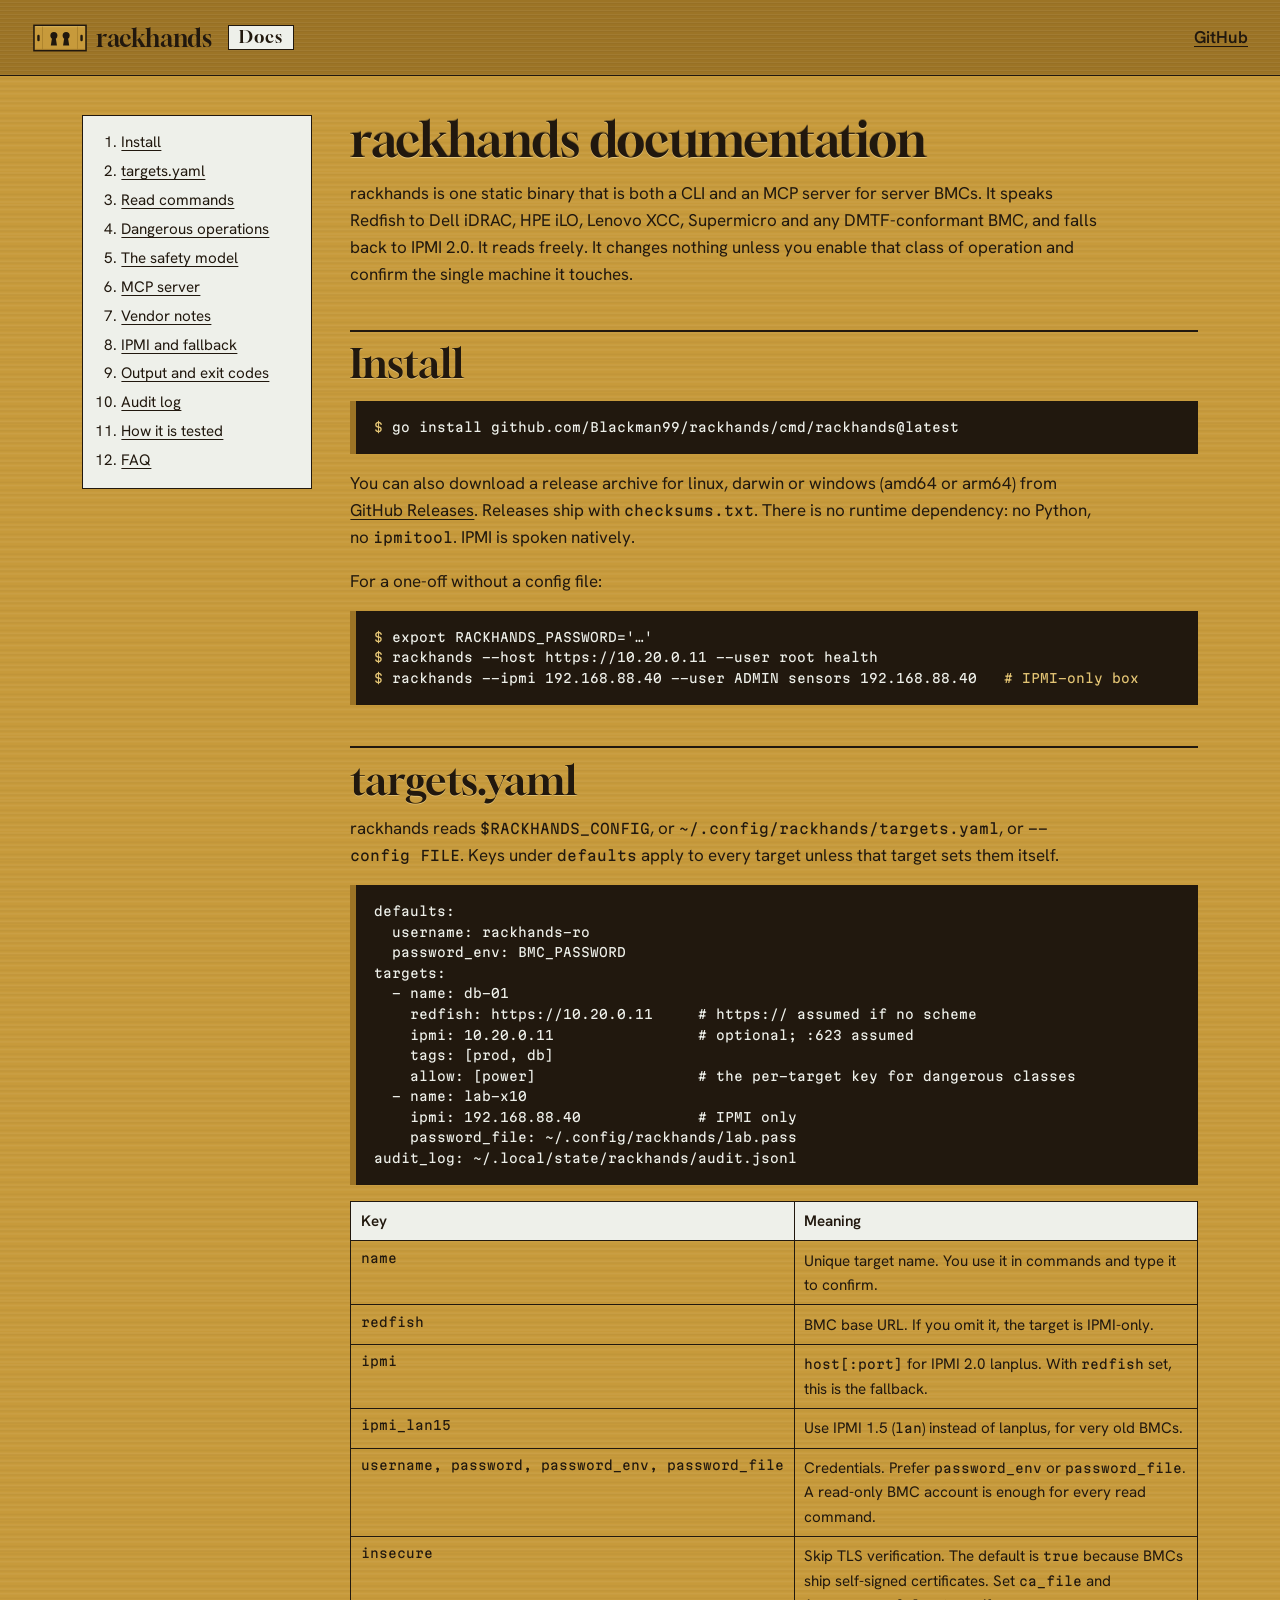
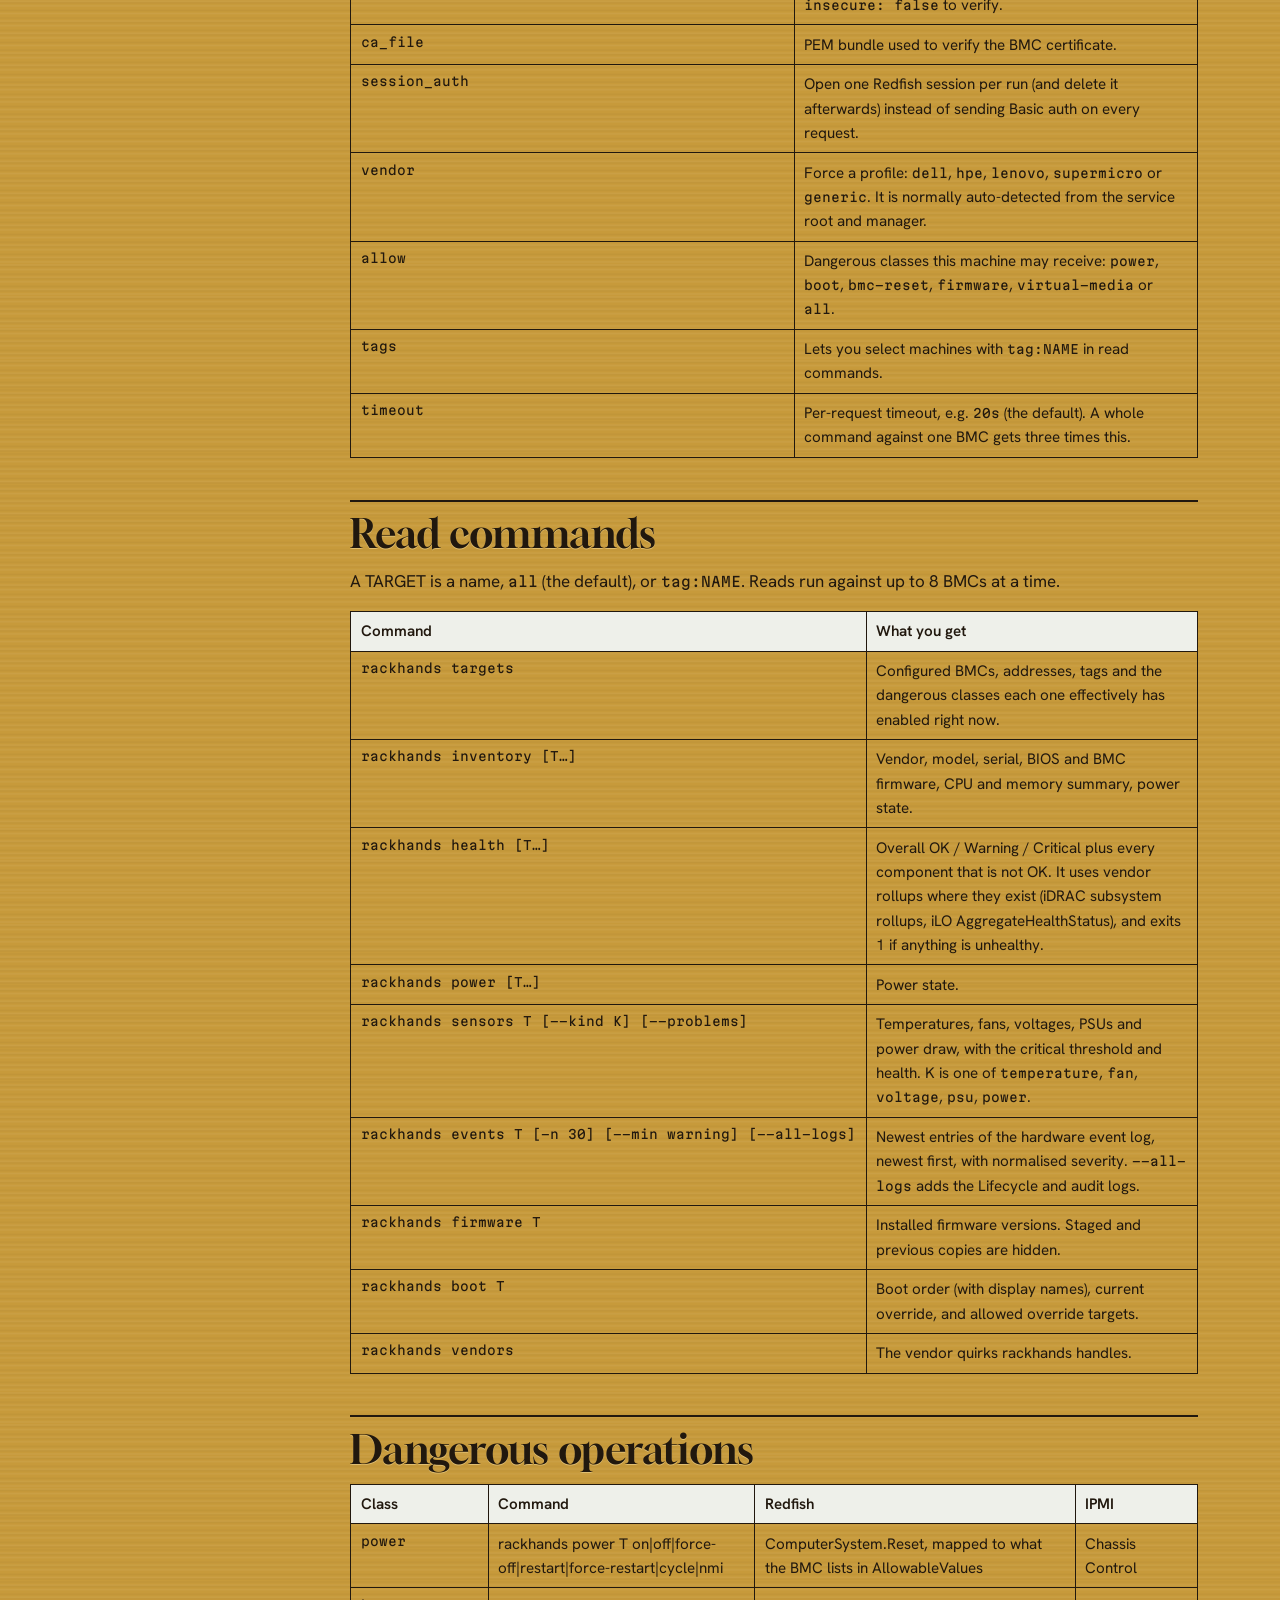
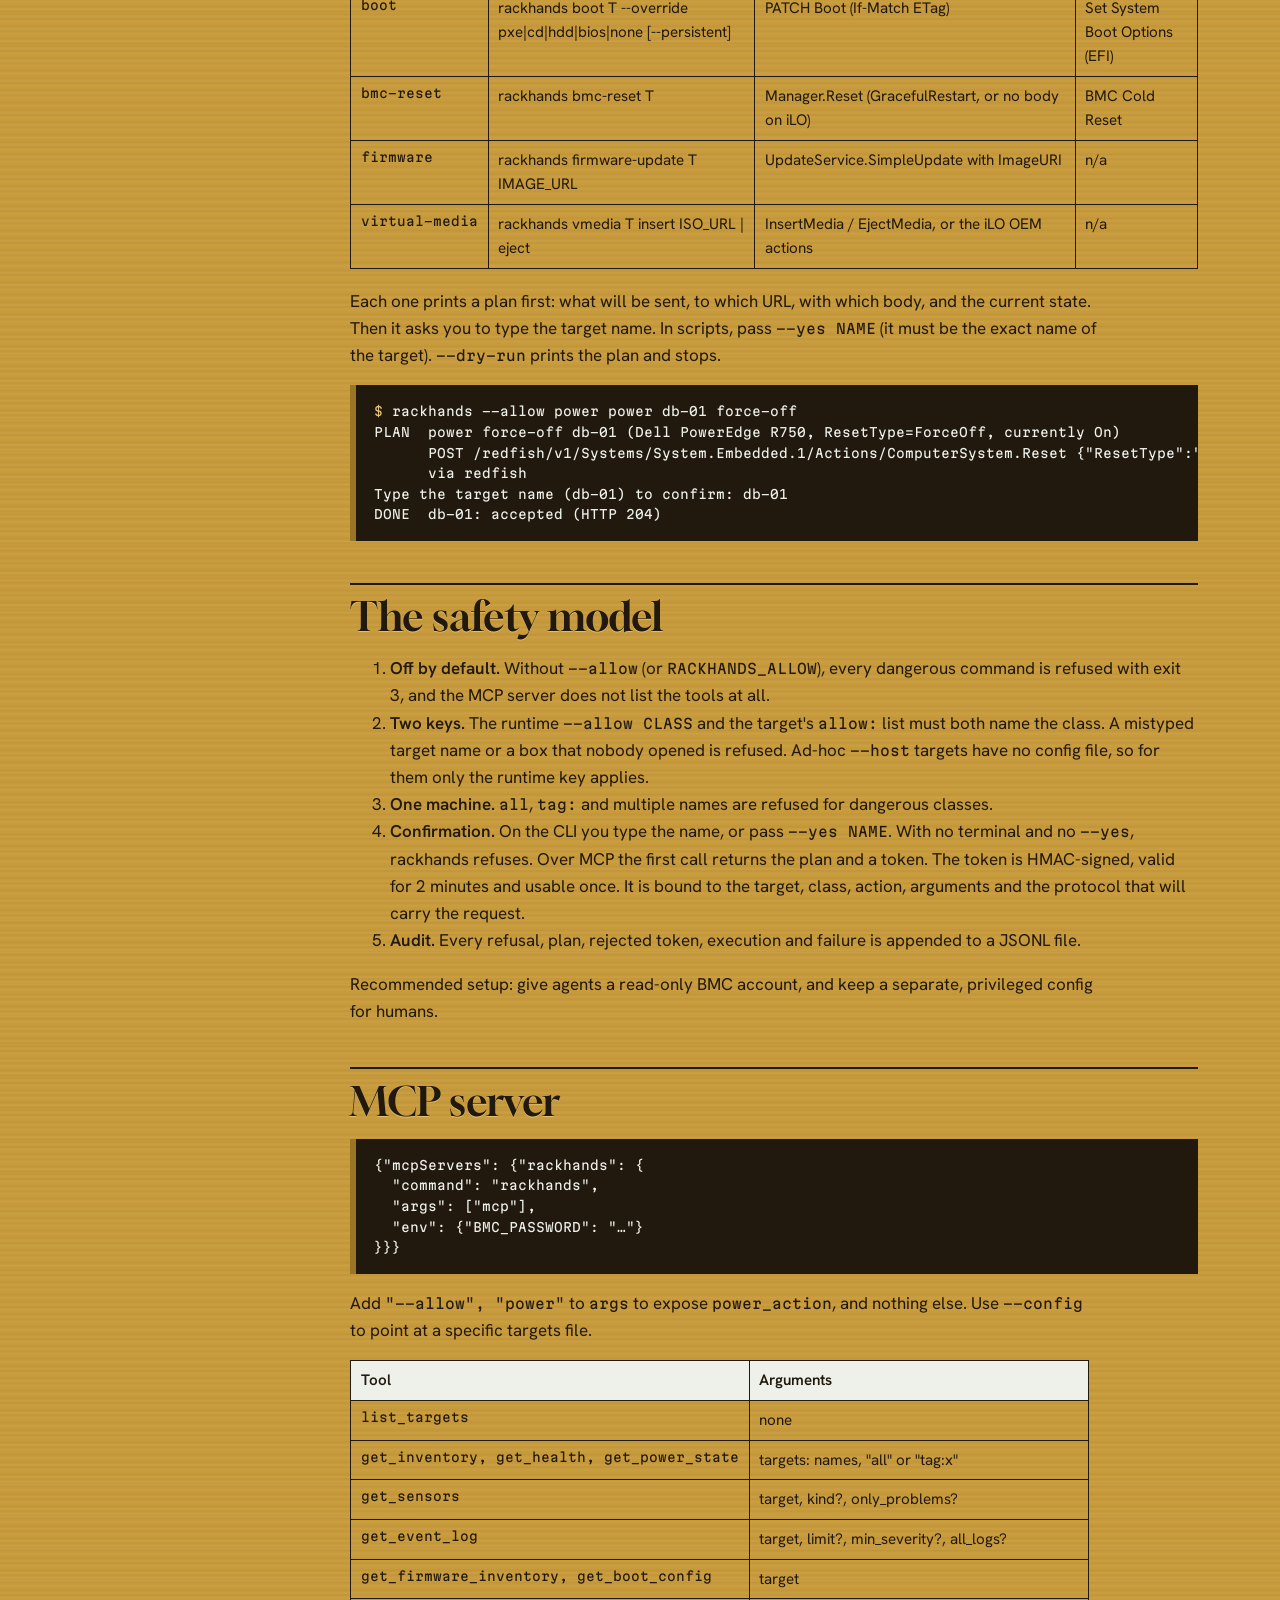
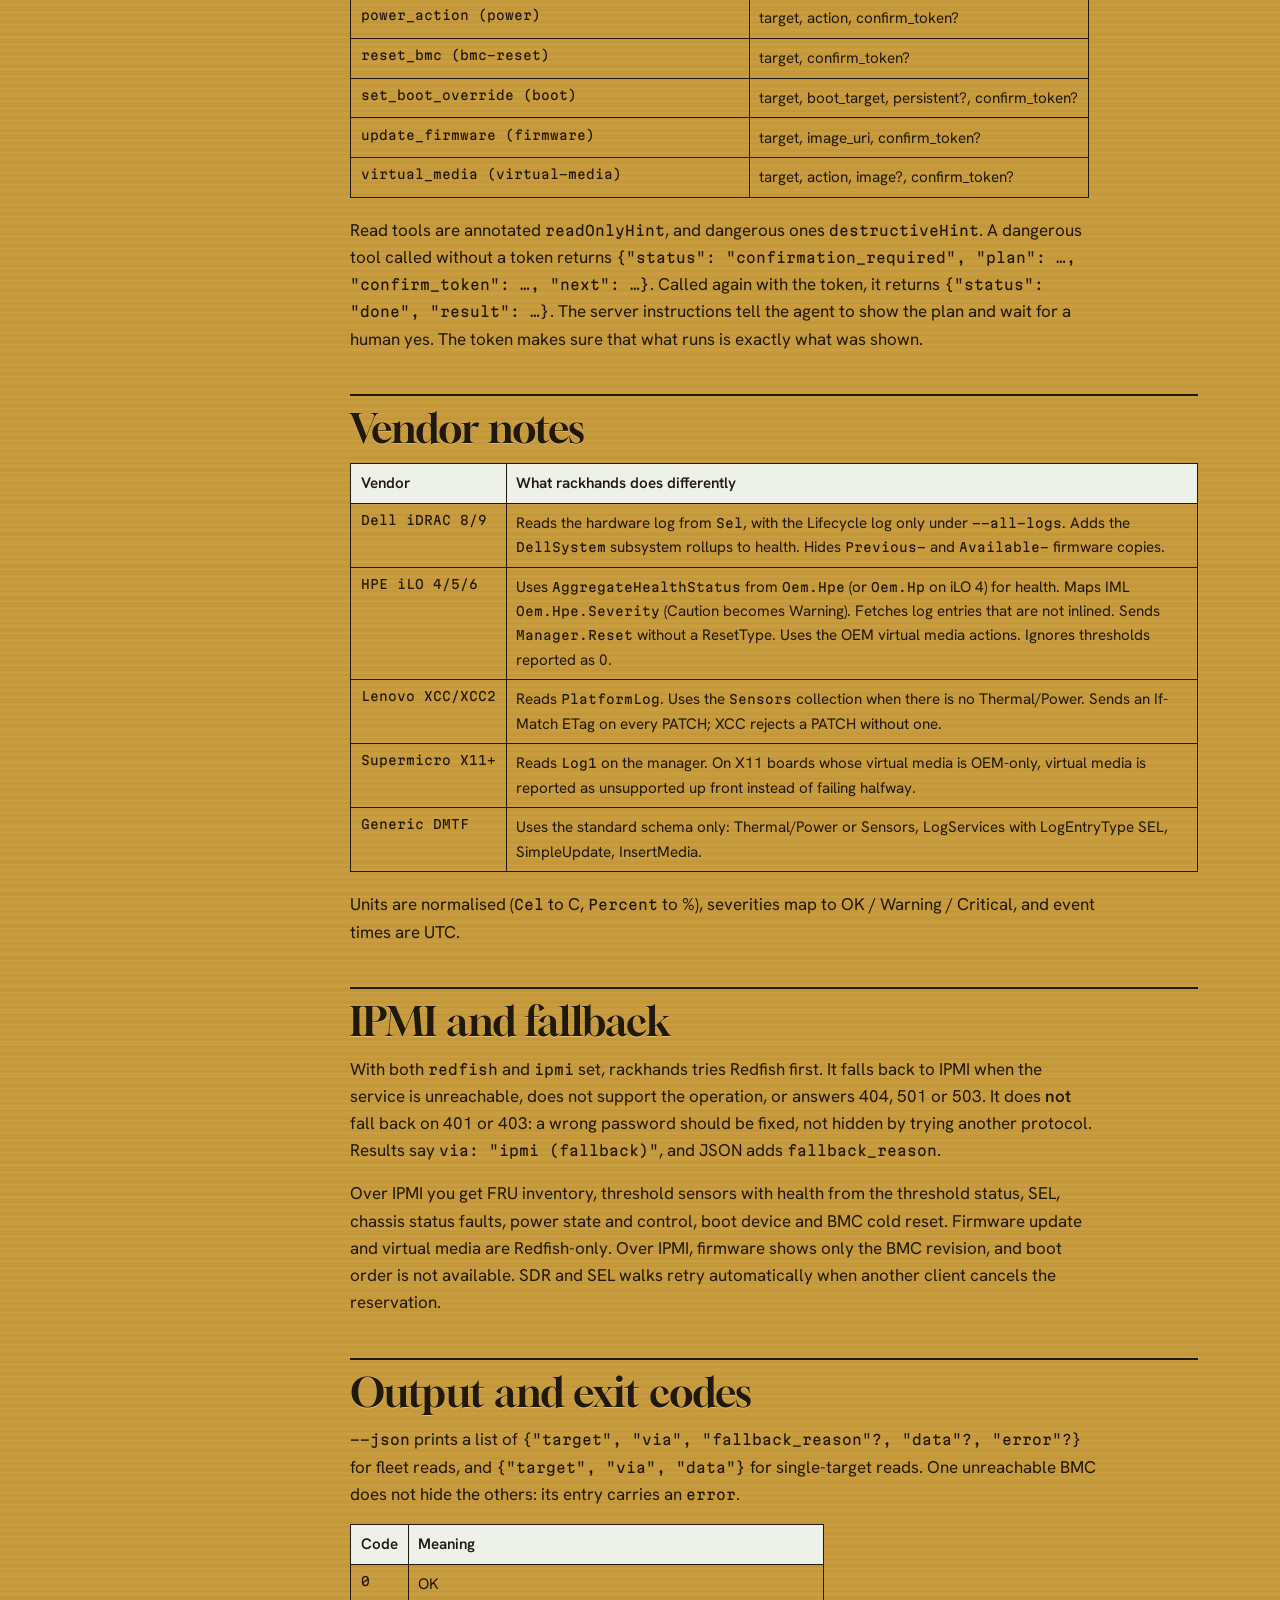
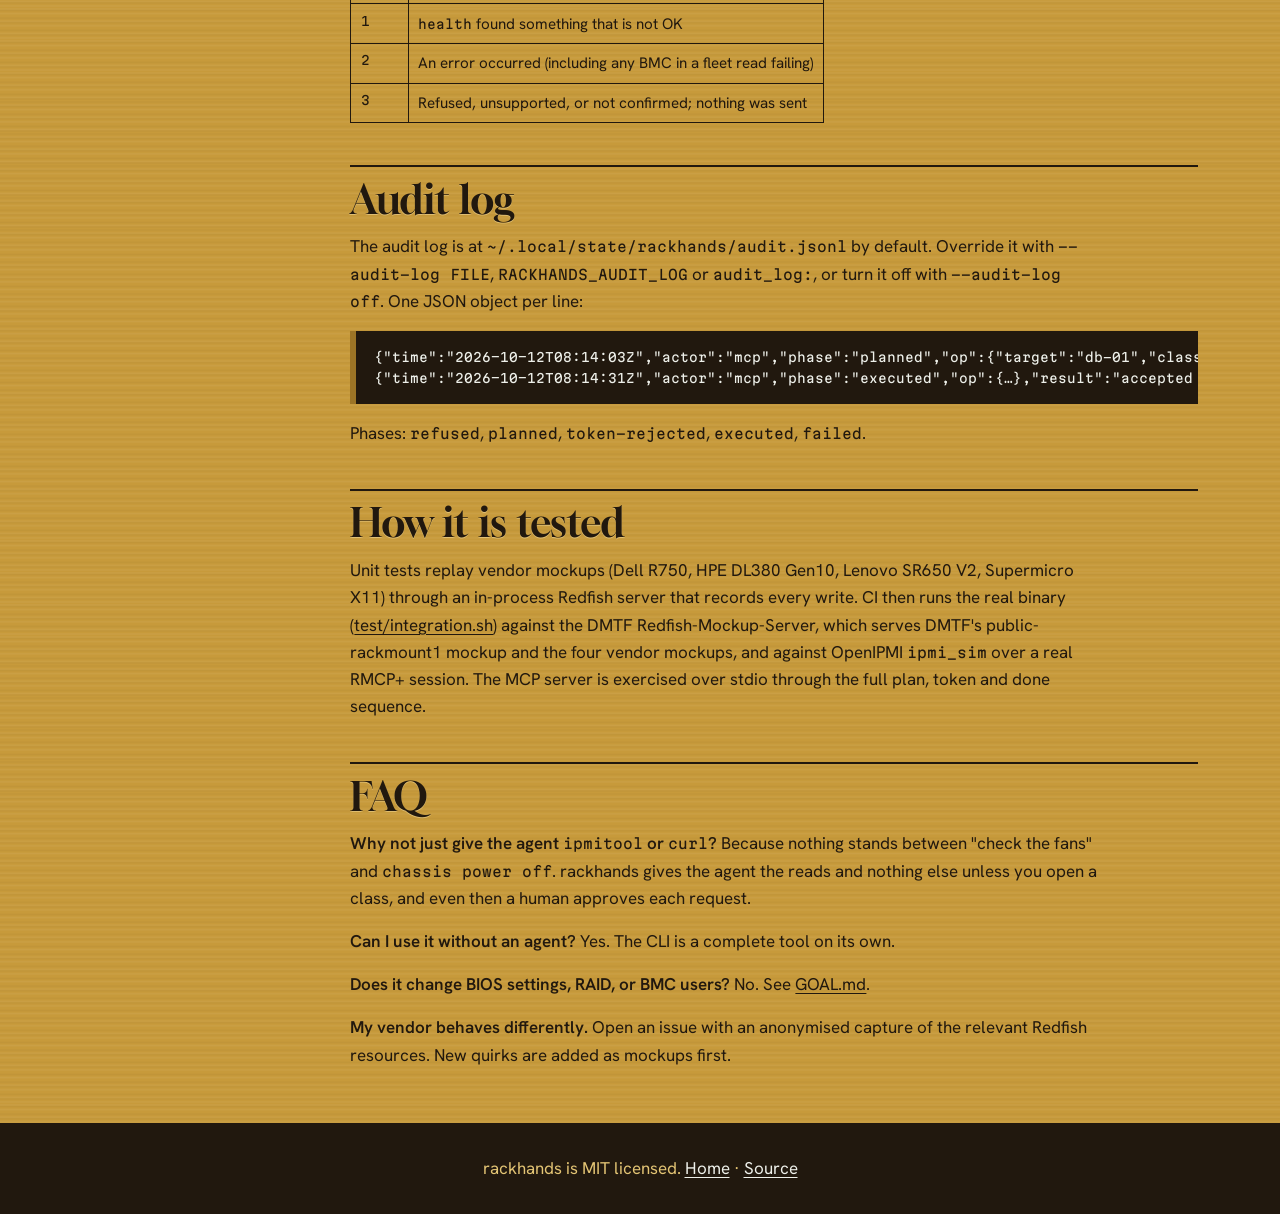
==== site/docs/index.html @ ef6b8388 "landing page, docs, logo, OG/social preview, demo GIF; plan shows system model; DONE names the targe" ====
<!doctype html>
<html lang="en">
<head>
<meta charset="utf-8">
<meta name="viewport" content="width=device-width,initial-scale=1">
<title>rackhands docs — Redfish + IPMI for humans and agents</title>
<meta name="description" content="Full documentation for rackhands: install, targets.yaml, every command, the safety model (two keys + confirmation), the MCP server, vendor notes for iDRAC, iLO, XCC and Supermicro, IPMI fallback, JSON output and exit codes.">
<link rel="canonical" href="https://blackman99.github.io/rackhands/docs/">
<meta name="theme-color" content="#c79a3b">
<link rel="icon" href="../favicon.svg" type="image/svg+xml">
<link rel="icon" href="../logo-512.png" type="image/png" sizes="512x512">
<meta property="og:type" content="article">
<meta property="og:site_name" content="rackhands">
<meta property="og:url" content="https://blackman99.github.io/rackhands/docs/">
<meta property="og:title" content="rackhands docs — remote hands for your racks">
<meta property="og:description" content="Config, commands, the two-key safety model, MCP tools, vendor quirks and IPMI fallback.">
<meta property="og:image" content="https://blackman99.github.io/rackhands/og-image.png">
<meta property="og:image:width" content="1200">
<meta property="og:image:height" content="630">
<meta property="og:image:alt" content="A wall of brass safe-deposit box doors, one per server; one door stands open on wine velvet.">
<meta name="twitter:card" content="summary_large_image">
<meta name="twitter:title" content="rackhands docs">
<meta name="twitter:description" content="Config, commands, the two-key safety model, MCP tools, vendor quirks and IPMI fallback.">
<meta name="twitter:image" content="https://blackman99.github.io/rackhands/og-image.png">
<link rel="preload" href="../fonts/gloock-400.woff2" as="font" type="font/woff2" crossorigin>
<link rel="preload" href="../fonts/hanken-grotesk-400.woff2" as="font" type="font/woff2" crossorigin>
<link rel="stylesheet" href="../style.css">
</head>
<body class="docs">
<a class="skip" href="#content">Skip to content</a>
<header class="docbar">
  <a class="mark" href="../"><img src="../logo.svg" width="56" height="56" alt=""> rackhands</a>
  <span class="boxno">Docs</span>
  <a href="https://github.com/Blackman99/rackhands">GitHub</a>
</header>
<div class="docgrid">
<nav class="toc" aria-label="Contents">
  <ol>
    <li><a href="#install">Install</a></li>
    <li><a href="#config">targets.yaml</a></li>
    <li><a href="#reads">Read commands</a></li>
    <li><a href="#danger">Dangerous operations</a></li>
    <li><a href="#safety">The safety model</a></li>
    <li><a href="#mcp">MCP server</a></li>
    <li><a href="#vendors">Vendor notes</a></li>
    <li><a href="#ipmi">IPMI and fallback</a></li>
    <li><a href="#output">Output and exit codes</a></li>
    <li><a href="#audit">Audit log</a></li>
    <li><a href="#testing">How it is tested</a></li>
    <li><a href="#faq">FAQ</a></li>
  </ol>
</nav>
<main id="content" class="doc">

<h1>rackhands documentation</h1>
<p>rackhands is one static binary that is both a CLI and an MCP server for server BMCs. It speaks Redfish to Dell iDRAC, HPE iLO, Lenovo XCC, Supermicro and any DMTF-conformant BMC, and falls back to IPMI 2.0. It reads freely. It changes nothing unless you enable that class of operation and confirm the single machine it touches.</p>

<h2 id="install">Install</h2>
<pre class="term"><span class="pr">$</span> go install github.com/Blackman99/rackhands/cmd/rackhands@latest</pre>
<p>You can also download a release archive for linux, darwin or windows (amd64 or arm64) from <a href="https://github.com/Blackman99/rackhands/releases/latest">GitHub Releases</a>. Releases ship with <code>checksums.txt</code>. There is no runtime dependency: no Python, no <code>ipmitool</code>. IPMI is spoken natively.</p>
<p>For a one-off without a config file:</p>
<pre class="term"><span class="pr">$</span> export RACKHANDS_PASSWORD='…'
<span class="pr">$</span> rackhands --host https://10.20.0.11 --user root health
<span class="pr">$</span> rackhands --ipmi 192.168.88.40 --user ADMIN sensors 192.168.88.40   <span class="pr"># IPMI-only box</span></pre>

<h2 id="config">targets.yaml</h2>
<p>rackhands reads <code>$RACKHANDS_CONFIG</code>, or <code>~/.config/rackhands/targets.yaml</code>, or <code>--config FILE</code>. Keys under <code>defaults</code> apply to every target unless that target sets them itself.</p>
<pre class="term">defaults:
  username: rackhands-ro
  password_env: BMC_PASSWORD
targets:
  - name: db-01
    redfish: https://10.20.0.11     # https:// assumed if no scheme
    ipmi: 10.20.0.11                # optional; :623 assumed
    tags: [prod, db]
    allow: [power]                  # the per-target key for dangerous classes
  - name: lab-x10
    ipmi: 192.168.88.40             # IPMI only
    password_file: ~/.config/rackhands/lab.pass
audit_log: ~/.local/state/rackhands/audit.jsonl</pre>
<table class="ref">
<thead><tr><th scope="col">Key</th><th scope="col">Meaning</th></tr></thead>
<tbody>
<tr><td>name</td><td>Unique target name. You use it in commands and type it to confirm.</td></tr>
<tr><td>redfish</td><td>BMC base URL. If you omit it, the target is IPMI-only.</td></tr>
<tr><td>ipmi</td><td><code>host[:port]</code> for IPMI 2.0 lanplus. With <code>redfish</code> set, this is the fallback.</td></tr>
<tr><td>ipmi_lan15</td><td>Use IPMI 1.5 (<code>lan</code>) instead of lanplus, for very old BMCs.</td></tr>
<tr><td>username, password, password_env, password_file</td><td>Credentials. Prefer <code>password_env</code> or <code>password_file</code>. A read-only BMC account is enough for every read command.</td></tr>
<tr><td>insecure</td><td>Skip TLS verification. The default is <code>true</code> because BMCs ship self-signed certificates. Set <code>ca_file</code> and <code>insecure: false</code> to verify.</td></tr>
<tr><td>ca_file</td><td>PEM bundle used to verify the BMC certificate.</td></tr>
<tr><td>session_auth</td><td>Open one Redfish session per run (and delete it afterwards) instead of sending Basic auth on every request.</td></tr>
<tr><td>vendor</td><td>Force a profile: <code>dell</code>, <code>hpe</code>, <code>lenovo</code>, <code>supermicro</code> or <code>generic</code>. It is normally auto-detected from the service root and manager.</td></tr>
<tr><td>allow</td><td>Dangerous classes this machine may receive: <code>power</code>, <code>boot</code>, <code>bmc-reset</code>, <code>firmware</code>, <code>virtual-media</code> or <code>all</code>.</td></tr>
<tr><td>tags</td><td>Lets you select machines with <code>tag:NAME</code> in read commands.</td></tr>
<tr><td>timeout</td><td>Per-request timeout, e.g. <code>20s</code> (the default). A whole command against one BMC gets three times this.</td></tr>
</tbody></table>

<h2 id="reads">Read commands</h2>
<p>A TARGET is a name, <code>all</code> (the default), or <code>tag:NAME</code>. Reads run against up to 8 BMCs at a time.</p>
<table class="ref">
<thead><tr><th scope="col">Command</th><th scope="col">What you get</th></tr></thead>
<tbody>
<tr><td>rackhands targets</td><td>Configured BMCs, addresses, tags and the dangerous classes each one effectively has enabled right now.</td></tr>
<tr><td>rackhands inventory [T…]</td><td>Vendor, model, serial, BIOS and BMC firmware, CPU and memory summary, power state.</td></tr>
<tr><td>rackhands health [T…]</td><td>Overall OK / Warning / Critical plus every component that is not OK. It uses vendor rollups where they exist (iDRAC subsystem rollups, iLO AggregateHealthStatus), and exits 1 if anything is unhealthy.</td></tr>
<tr><td>rackhands power [T…]</td><td>Power state.</td></tr>
<tr><td>rackhands sensors T [--kind K] [--problems]</td><td>Temperatures, fans, voltages, PSUs and power draw, with the critical threshold and health. K is one of <code>temperature</code>, <code>fan</code>, <code>voltage</code>, <code>psu</code>, <code>power</code>.</td></tr>
<tr><td>rackhands events T [-n 30] [--min warning] [--all-logs]</td><td>Newest entries of the hardware event log, newest first, with normalised severity. <code>--all-logs</code> adds the Lifecycle and audit logs.</td></tr>
<tr><td>rackhands firmware T</td><td>Installed firmware versions. Staged and previous copies are hidden.</td></tr>
<tr><td>rackhands boot T</td><td>Boot order (with display names), current override, and allowed override targets.</td></tr>
<tr><td>rackhands vendors</td><td>The vendor quirks rackhands handles.</td></tr>
</tbody></table>

<h2 id="danger">Dangerous operations</h2>
<table class="ref">
<thead><tr><th scope="col">Class</th><th scope="col">Command</th><th scope="col">Redfish</th><th scope="col">IPMI</th></tr></thead>
<tbody>
<tr><td>power</td><td>rackhands power T on|off|force-off|restart|force-restart|cycle|nmi</td><td>ComputerSystem.Reset, mapped to what the BMC lists in AllowableValues</td><td>Chassis Control</td></tr>
<tr><td>boot</td><td>rackhands boot T --override pxe|cd|hdd|bios|none [--persistent]</td><td>PATCH Boot (If-Match ETag)</td><td>Set System Boot Options (EFI)</td></tr>
<tr><td>bmc-reset</td><td>rackhands bmc-reset T</td><td>Manager.Reset (GracefulRestart, or no body on iLO)</td><td>BMC Cold Reset</td></tr>
<tr><td>firmware</td><td>rackhands firmware-update T IMAGE_URL</td><td>UpdateService.SimpleUpdate with ImageURI</td><td>n/a</td></tr>
<tr><td>virtual-media</td><td>rackhands vmedia T insert ISO_URL | eject</td><td>InsertMedia / EjectMedia, or the iLO OEM actions</td><td>n/a</td></tr>
</tbody></table>
<p>Each one prints a plan first: what will be sent, to which URL, with which body, and the current state. Then it asks you to type the target name. In scripts, pass <code>--yes NAME</code> (it must be the exact name of the target). <code>--dry-run</code> prints the plan and stops.</p>
<pre class="term"><span class="pr">$</span> rackhands --allow power power db-01 force-off
PLAN  power force-off db-01 (Dell PowerEdge R750, ResetType=ForceOff, currently On)
      POST /redfish/v1/Systems/System.Embedded.1/Actions/ComputerSystem.Reset {"ResetType":"ForceOff"}
      via redfish
Type the target name (db-01) to confirm: db-01
DONE  db-01: accepted (HTTP 204)</pre>

<h2 id="safety">The safety model</h2>
<ol>
<li><strong>Off by default.</strong> Without <code>--allow</code> (or <code>RACKHANDS_ALLOW</code>), every dangerous command is refused with exit 3, and the MCP server does not list the tools at all.</li>
<li><strong>Two keys.</strong> The runtime <code>--allow CLASS</code> and the target's <code>allow:</code> list must both name the class. A mistyped target name or a box that nobody opened is refused. Ad-hoc <code>--host</code> targets have no config file, so for them only the runtime key applies.</li>
<li><strong>One machine.</strong> <code>all</code>, <code>tag:</code> and multiple names are refused for dangerous classes.</li>
<li><strong>Confirmation.</strong> On the CLI you type the name, or pass <code>--yes NAME</code>. With no terminal and no <code>--yes</code>, rackhands refuses. Over MCP the first call returns the plan and a token. The token is HMAC-signed, valid for 2 minutes and usable once. It is bound to the target, class, action, arguments and the protocol that will carry the request.</li>
<li><strong>Audit.</strong> Every refusal, plan, rejected token, execution and failure is appended to a JSONL file.</li>
</ol>
<p>Recommended setup: give agents a read-only BMC account, and keep a separate, privileged config for humans.</p>

<h2 id="mcp">MCP server</h2>
<pre class="term">{"mcpServers": {"rackhands": {
  "command": "rackhands",
  "args": ["mcp"],
  "env": {"BMC_PASSWORD": "…"}
}}}</pre>
<p>Add <code>"--allow", "power"</code> to <code>args</code> to expose <code>power_action</code>, and nothing else. Use <code>--config</code> to point at a specific targets file.</p>
<table class="ref">
<thead><tr><th scope="col">Tool</th><th scope="col">Arguments</th></tr></thead>
<tbody>
<tr><td>list_targets</td><td>none</td></tr>
<tr><td>get_inventory, get_health, get_power_state</td><td>targets: names, "all" or "tag:x"</td></tr>
<tr><td>get_sensors</td><td>target, kind?, only_problems?</td></tr>
<tr><td>get_event_log</td><td>target, limit?, min_severity?, all_logs?</td></tr>
<tr><td>get_firmware_inventory, get_boot_config</td><td>target</td></tr>
<tr><td>power_action (power)</td><td>target, action, confirm_token?</td></tr>
<tr><td>reset_bmc (bmc-reset)</td><td>target, confirm_token?</td></tr>
<tr><td>set_boot_override (boot)</td><td>target, boot_target, persistent?, confirm_token?</td></tr>
<tr><td>update_firmware (firmware)</td><td>target, image_uri, confirm_token?</td></tr>
<tr><td>virtual_media (virtual-media)</td><td>target, action, image?, confirm_token?</td></tr>
</tbody></table>
<p>Read tools are annotated <code>readOnlyHint</code>, and dangerous ones <code>destructiveHint</code>. A dangerous tool called without a token returns <code>{"status": "confirmation_required", "plan": …, "confirm_token": …, "next": …}</code>. Called again with the token, it returns <code>{"status": "done", "result": …}</code>. The server instructions tell the agent to show the plan and wait for a human yes. The token makes sure that what runs is exactly what was shown.</p>

<h2 id="vendors">Vendor notes</h2>
<table class="ref">
<thead><tr><th scope="col">Vendor</th><th scope="col">What rackhands does differently</th></tr></thead>
<tbody>
<tr><td>Dell iDRAC 8/9</td><td>Reads the hardware log from <code>Sel</code>, with the Lifecycle log only under <code>--all-logs</code>. Adds the <code>DellSystem</code> subsystem rollups to health. Hides <code>Previous-</code> and <code>Available-</code> firmware copies.</td></tr>
<tr><td>HPE iLO 4/5/6</td><td>Uses <code>AggregateHealthStatus</code> from <code>Oem.Hpe</code> (or <code>Oem.Hp</code> on iLO 4) for health. Maps IML <code>Oem.Hpe.Severity</code> (Caution becomes Warning). Fetches log entries that are not inlined. Sends <code>Manager.Reset</code> without a ResetType. Uses the OEM virtual media actions. Ignores thresholds reported as 0.</td></tr>
<tr><td>Lenovo XCC/XCC2</td><td>Reads <code>PlatformLog</code>. Uses the <code>Sensors</code> collection when there is no Thermal/Power. Sends an If-Match ETag on every PATCH; XCC rejects a PATCH without one.</td></tr>
<tr><td>Supermicro X11+</td><td>Reads <code>Log1</code> on the manager. On X11 boards whose virtual media is OEM-only, virtual media is reported as unsupported up front instead of failing halfway.</td></tr>
<tr><td>Generic DMTF</td><td>Uses the standard schema only: Thermal/Power or Sensors, LogServices with LogEntryType SEL, SimpleUpdate, InsertMedia.</td></tr>
</tbody></table>
<p>Units are normalised (<code>Cel</code> to C, <code>Percent</code> to %), severities map to OK / Warning / Critical, and event times are UTC.</p>

<h2 id="ipmi">IPMI and fallback</h2>
<p>With both <code>redfish</code> and <code>ipmi</code> set, rackhands tries Redfish first. It falls back to IPMI when the service is unreachable, does not support the operation, or answers 404, 501 or 503. It does <strong>not</strong> fall back on 401 or 403: a wrong password should be fixed, not hidden by trying another protocol. Results say <code>via: "ipmi (fallback)"</code>, and JSON adds <code>fallback_reason</code>.</p>
<p>Over IPMI you get FRU inventory, threshold sensors with health from the threshold status, SEL, chassis status faults, power state and control, boot device and BMC cold reset. Firmware update and virtual media are Redfish-only. Over IPMI, firmware shows only the BMC revision, and boot order is not available. SDR and SEL walks retry automatically when another client cancels the reservation.</p>

<h2 id="output">Output and exit codes</h2>
<p><code>--json</code> prints a list of <code>{"target", "via", "fallback_reason"?, "data"?, "error"?}</code> for fleet reads, and <code>{"target", "via", "data"}</code> for single-target reads. One unreachable BMC does not hide the others: its entry carries an <code>error</code>.</p>
<table class="ref"><thead><tr><th scope="col">Code</th><th scope="col">Meaning</th></tr></thead><tbody>
<tr><td>0</td><td>OK</td></tr><tr><td>1</td><td><code>health</code> found something that is not OK</td></tr><tr><td>2</td><td>An error occurred (including any BMC in a fleet read failing)</td></tr><tr><td>3</td><td>Refused, unsupported, or not confirmed; nothing was sent</td></tr></tbody></table>

<h2 id="audit">Audit log</h2>
<p>The audit log is at <code>~/.local/state/rackhands/audit.jsonl</code> by default. Override it with <code>--audit-log FILE</code>, <code>RACKHANDS_AUDIT_LOG</code> or <code>audit_log:</code>, or turn it off with <code>--audit-log off</code>. One JSON object per line:</p>
<pre class="term">{"time":"2026-10-12T08:14:03Z","actor":"mcp","phase":"planned","op":{"target":"db-01","class":"power","action":"force-off","args":{"via":"redfish"}},"summary":"power force-off db-01 …","method":"POST","path":"/redfish/v1/Systems/…/ComputerSystem.Reset","body":{"ResetType":"ForceOff"}}
{"time":"2026-10-12T08:14:31Z","actor":"mcp","phase":"executed","op":{…},"result":"accepted (HTTP 204)"}</pre>
<p>Phases: <code>refused</code>, <code>planned</code>, <code>token-rejected</code>, <code>executed</code>, <code>failed</code>.</p>

<h2 id="testing">How it is tested</h2>
<p>Unit tests replay vendor mockups (Dell R750, HPE DL380 Gen10, Lenovo SR650 V2, Supermicro X11) through an in-process Redfish server that records every write. CI then runs the real binary (<a href="https://github.com/Blackman99/rackhands/blob/main/test/integration.sh">test/integration.sh</a>) against the DMTF Redfish-Mockup-Server, which serves DMTF's public-rackmount1 mockup and the four vendor mockups, and against OpenIPMI <code>ipmi_sim</code> over a real RMCP+ session. The MCP server is exercised over stdio through the full plan, token and done sequence.</p>

<h2 id="faq">FAQ</h2>
<p><strong>Why not just give the agent <code>ipmitool</code> or <code>curl</code>?</strong> Because nothing stands between "check the fans" and <code>chassis power off</code>. rackhands gives the agent the reads and nothing else unless you open a class, and even then a human approves each request.</p>
<p><strong>Can I use it without an agent?</strong> Yes. The CLI is a complete tool on its own.</p>
<p><strong>Does it change BIOS settings, RAID, or BMC users?</strong> No. See <a href="https://github.com/Blackman99/rackhands/blob/main/GOAL.md">GOAL.md</a>.</p>
<p><strong>My vendor behaves differently.</strong> Open an issue with an anonymised capture of the relevant Redfish resources. New quirks are added as mockups first.</p>
</main>
</div>
<footer class="foot"><p>rackhands is MIT licensed. <a href="../">Home</a> · <a href="https://github.com/Blackman99/rackhands">Source</a></p></footer>
</body>
</html>
---- site/style.css ----
@font-face{font-family:"Gloock";src:url(fonts/gloock-400.woff2) format("woff2");font-weight:400;font-display:swap}
@font-face{font-family:"Hanken Grotesk";src:url(fonts/hanken-grotesk-400.woff2) format("woff2");font-weight:400;font-display:swap}
@font-face{font-family:"Hanken Grotesk";src:url(fonts/hanken-grotesk-600.woff2) format("woff2");font-weight:600;font-display:swap}
@font-face{font-family:"Martian Mono";src:url(fonts/martian-mono-400.woff2) format("woff2");font-weight:400;font-display:swap}
:root{
  --brass:#c79a3b;--shade:#9c7426;--hi:#e3c474;--ink:#21180e;--velvet:#5c1a24;--steel:#a9b0b3;--enamel:#eef0ea;
  --serif:"Gloock",Georgia,serif;--sans:"Hanken Grotesk",system-ui,sans-serif;--mono:"Martian Mono",ui-monospace,monospace;
  --brush:repeating-linear-gradient(0deg,rgb(255 255 255/.05) 0 1px,transparent 1px 3px,rgb(0 0 0/.03) 3px 4px);
}
*{box-sizing:border-box}
html{background:var(--brass);color:var(--ink)}
body{margin:0;font:400 1.0625rem/1.6 var(--sans);background:var(--brush),var(--brass)}
a{color:var(--ink);text-decoration-thickness:1px;text-underline-offset:3px}
a:hover{text-decoration-thickness:2px}
code{font:400 .82em var(--mono)}
:focus-visible{outline:3px solid var(--ink);outline-offset:3px}
.skip{position:absolute;left:-999px;top:0;background:var(--ink);color:var(--enamel);padding:.5rem 1rem;z-index:9}
.skip:focus{left:1rem}
.engr{text-shadow:0 1px 0 rgb(255 236 180/.45),0 -1px 0 rgb(33 24 14/.35)}

/* ---------- the wall ---------- */
.wall{display:grid;grid-template-columns:repeat(6,1fr);gap:6px;padding:6px;background:var(--shade);grid-auto-rows:clamp(92px,9.4vw,150px)}
.door,.plate{position:relative;background:var(--brush),var(--brass);border:1px solid var(--ink);box-shadow:inset 1px 1px 0 var(--hi),inset -1px -1px 0 var(--shade)}
.door{perspective:500px}
.door::before,.door::after,.plate::before,.plate::after{content:"";position:absolute;width:6px;height:6px;border-radius:50%;background:var(--shade);box-shadow:inset 1px 1px 0 var(--ink);top:7px}
.door::before,.plate::before{left:7px}.door::after,.plate::after{right:7px}
.no{position:absolute;left:50%;top:14%;transform:translateX(-50%);background:var(--enamel);border:1px solid var(--ink);padding:1px 10px;font:400 .95rem/1.35 var(--serif);letter-spacing:.04em;white-space:nowrap}
.kh{position:absolute;top:48%;width:12px;height:22px}
.kh:nth-of-type(2){left:calc(50% - 26px)}.kh:nth-of-type(3){left:calc(50% + 14px)}
.kh::before{content:"";position:absolute;left:1px;top:0;width:10px;height:10px;border-radius:50%;background:var(--ink)}
.kh::after{content:"";position:absolute;left:3px;top:7px;width:6px;height:13px;background:var(--ink);clip-path:polygon(25% 0,75% 0,100% 100%,0 100%)}
.win{position:absolute;right:8px;bottom:8px;background:var(--ink);color:var(--hi);font:400 .62rem/1 var(--mono);padding:5px 6px;letter-spacing:.02em;transform-origin:50% 0;backface-visibility:hidden}
.win.flip{animation:flip .5s ease-in-out}
.crit .win{background:var(--velvet);color:var(--enamel)}
.warn .win{background:var(--enamel);color:var(--ink);outline:1px solid var(--ink)}
.bmc{position:absolute;left:9px;bottom:8px;font:600 .62rem/1 var(--sans);letter-spacing:.08em;text-transform:uppercase;opacity:.8}
@keyframes flip{0%{transform:rotateX(0)}50%{transform:rotateX(90deg)}100%{transform:rotateX(0)}}

.plate{grid-column:2/span 4;grid-row:2/span 3;padding:clamp(1.2rem,3vw,2.6rem) clamp(1.2rem,4vw,3.4rem);display:flex;flex-direction:column;justify-content:flex-start;border-width:2px}
.plate::before,.plate::after{top:auto;bottom:10px}
.eyebrow{margin:0 0 .6rem;font:600 .78rem/1.2 var(--sans);letter-spacing:.14em;text-transform:uppercase}
h1{margin:0;font:400 clamp(2.4rem,5.4vw,4.6rem)/1.02 var(--serif);letter-spacing:-.01em;text-shadow:0 1px 0 rgb(255 236 180/.5),0 -1px 0 rgb(33 24 14/.4)}
.lede{max-width:36em;margin:.9rem 0 1.3rem;font-size:clamp(1.02rem,1.5vw,1.2rem)}
.cta{display:flex;flex-wrap:wrap;gap:.5rem;align-items:center}
.cmd{background:var(--ink);color:var(--hi);padding:.7rem .9rem;font-size:.76rem;max-width:100%;overflow-x:auto;white-space:nowrap}
.btn{display:inline-flex;align-items:center;min-height:44px;padding:0 1rem;border:1px solid var(--ink);background:var(--enamel);font-weight:600;text-decoration:none}
.btn:hover{background:var(--ink);color:var(--enamel)}

/* ---------- drawers ---------- */
main{padding:clamp(1.5rem,4vw,3rem) clamp(.75rem,3vw,2.5rem) 2rem;max-width:1180px;margin:0 auto;perspective:1400px}
.drawer{margin:0 0 clamp(1.6rem,4vw,2.8rem);transform-origin:50% 0;transition:transform .9s cubic-bezier(.2,.7,.2,1)}
.js .drawer:not(.out){transform:translateZ(-160px) rotateX(9deg)}
.front{display:flex;align-items:center;justify-content:space-between;height:46px;padding:0 1rem;background:var(--brush),var(--shade);border:1px solid var(--ink);box-shadow:inset 1px 1px 0 var(--hi)}
.handle{width:120px;height:12px;border:2px solid var(--ink);border-top:0;background:var(--steel)}
.boxno{font:400 1.05rem/1 var(--serif);letter-spacing:.06em;background:var(--enamel);border:1px solid var(--ink);padding:3px 10px}
.body{background:var(--brush),var(--brass);border:1px solid var(--ink);border-top:0;padding:clamp(1.1rem,3vw,2.4rem)}
.body.two{display:grid;grid-template-columns:1.05fr 1fr;gap:clamp(1rem,3vw,2.5rem);align-items:start}
h2{margin:0 0 .8rem;font:400 clamp(1.7rem,3.2vw,2.5rem)/1.1 var(--serif);text-shadow:0 1px 0 rgb(255 236 180/.45)}
h2 code{font-size:.6em}
p{margin:0 0 1rem;max-width:44em}
.term,.mono{font:400 .78rem/1.65 var(--mono)}
.term{margin:1rem 0 0;background:var(--ink);color:var(--enamel);padding:1rem 1.1rem;overflow-x:auto;white-space:pre;border-left:6px solid var(--shade)}
.pr{color:var(--hi)}
.quirks{width:100%;margin-top:1.5rem;border-collapse:collapse;font-size:.9rem;display:block;overflow-x:auto}
.quirks caption{text-align:left;font:400 1.15rem var(--serif);padding-bottom:.4rem}
.quirks th,.quirks td{border:1px solid var(--ink);padding:.45rem .6rem;text-align:left;vertical-align:top}
.quirks thead th{background:var(--enamel);font-weight:600}
.quirks td{font:400 .76rem/1.5 var(--mono)}
.keys-list{padding-left:1.2rem;margin:0 0 1rem}.keys-list li{margin-bottom:.6rem}

/* ---------- the interactive box ---------- */
.vault{display:grid;gap:1rem}
.box{position:relative;aspect-ratio:16/10;perspective:1100px;background:var(--ink);border:2px solid var(--ink)}
.inside{position:absolute;inset:0;background:var(--velvet);color:var(--enamel);padding:1.1rem;overflow:auto}
.inside .mono{white-space:pre-wrap;overflow-wrap:anywhere;margin:0;font-size:.76rem}
.bigdoor{position:absolute;inset:0;background:var(--brush),var(--brass);border:1px solid var(--ink);box-shadow:inset 2px 2px 0 var(--hi),inset -2px -2px 0 var(--shade);transform-origin:0 50%;transition:transform 1.1s cubic-bezier(.3,.1,.2,1);backface-visibility:hidden}
.vault.open .bigdoor{transform:rotateY(-108deg)}
.no.big{font-size:1.6rem;top:12%}
.lock{position:absolute;top:50%;width:54px;height:54px;margin-top:-27px;border-radius:50%;background:var(--shade);border:2px solid var(--ink)}
.la{left:calc(50% - 74px)}.lb{left:calc(50% + 20px)}
.lock::before{content:"";position:absolute;left:21px;top:12px;width:12px;height:12px;border-radius:50%;background:var(--ink)}
.lock::after{content:"";position:absolute;left:23px;top:20px;width:8px;height:20px;background:var(--ink);clip-path:polygon(30% 0,70% 0,100% 100%,0 100%)}
.key{position:absolute;z-index:1;left:50%;top:50%;width:14px;height:44px;margin:-42px 0 0 -7px;transform-origin:50% 95%;transition:transform .45s cubic-bezier(.4,1.6,.5,1);opacity:0}
.key::before{content:"";position:absolute;left:-9px;top:-12px;width:32px;height:24px;border-radius:50%;background:var(--steel);border:2px solid var(--ink)}
.key::after{content:"";position:absolute;left:4px;top:10px;width:6px;height:34px;background:var(--steel);border:1px solid var(--ink)}
.vault[data-a="1"] .la .key,.vault[data-b="1"] .lb .key{opacity:1;transform:rotate(90deg)}
.vault.jam .key{animation:jam .5s}
@keyframes jam{0%,100%{transform:rotate(90deg)}30%{transform:rotate(70deg)}60%{transform:rotate(84deg)}}
.bolt{position:absolute;right:-2px;top:calc(50% - 9px);width:46px;height:18px;background:var(--steel);border:2px solid var(--ink);transition:transform .5s ease}
.vault.unlocked .bolt{transform:translateX(-34px)}
.lab{position:absolute;top:calc(50% + 34px);font:600 .66rem/1 var(--sans);letter-spacing:.12em;text-transform:uppercase}
.la-l{left:calc(50% - 70px)}.lb-l{left:calc(50% + 22px)}
.controls{display:grid;gap:.6rem}
.kbtn,.reset{min-height:48px;padding:.5rem .9rem;border:1px solid var(--ink);background:var(--enamel);color:var(--ink);font:600 .95rem/1.3 var(--sans);text-align:left;cursor:pointer}
.kbtn[aria-pressed="true"]{background:var(--ink);color:var(--hi)}
.kbtn code{white-space:nowrap}
.reset{background:transparent;justify-self:start;font-weight:400;text-decoration:underline;border:0;padding:.5rem 0}
.register{display:grid;gap:.35rem;font-weight:600;font-size:.92rem}
.register input{min-height:48px;border:1px solid var(--ink);background:var(--enamel);color:var(--ink);padding:0 .8rem;font:400 1rem var(--mono)}
.register input:disabled{background:transparent;border-style:dashed;cursor:not-allowed}
.status{margin:0;white-space:pre-wrap;background:var(--ink);color:var(--enamel);padding:.8rem .9rem;min-height:7.2em;font-size:.76rem}

.foot{background:var(--ink);color:var(--hi);padding:2rem clamp(1rem,4vw,3rem);text-align:center}
.foot a{color:var(--enamel)}
.foot p{margin:0 auto}

/* ---------- small screens ---------- */
@media (max-width:860px){
  .wall{grid-template-columns:repeat(2,1fr);grid-auto-rows:auto}
  .door{height:96px}
  .plate{grid-column:1/-1;grid-row:auto;order:-1}
  .door:nth-of-type(n+9){display:none}
  .win,.bmc{font-size:.75rem}
  .no{font-size:1rem}
  .body.two{grid-template-columns:1fr}
}
@media (prefers-reduced-motion:reduce){
  *,*::before,*::after{animation:none!important;transition:none!important}
  .js .drawer:not(.out){transform:none}
}

/* ---------- docs ---------- */
.docbar{display:flex;align-items:center;gap:1rem;padding:.6rem clamp(1rem,3vw,2rem);background:var(--brush),var(--shade);border-bottom:1px solid var(--ink)}
.docbar .mark{display:flex;align-items:center;gap:.5rem;font:400 1.5rem var(--serif);text-decoration:none}
.docbar .mark img{width:56px;height:56px}
.docbar a:last-child{margin-left:auto;font-weight:600}
.docgrid{display:grid;grid-template-columns:230px minmax(0,1fr);gap:clamp(1rem,3vw,3rem);max-width:1180px;margin:0 auto;padding:clamp(1rem,3vw,2.5rem) clamp(.75rem,3vw,2rem)}
.toc{position:sticky;top:1rem;align-self:start;background:var(--enamel);border:1px solid var(--ink);padding:.8rem 1rem}
.toc ol{margin:0;padding-left:1.4rem;font:400 .95rem/1.9 var(--sans)}
main.doc{min-width:0;max-width:none;padding:0;margin:0;perspective:none}
.doc h1{font-size:clamp(2rem,4vw,3rem);margin-bottom:1rem}
.doc h2{margin-top:2.6rem;padding-top:.6rem;border-top:2px solid var(--ink)}
.doc .term{white-space:pre;margin-bottom:1rem}
.ref{width:100%;border-collapse:collapse;margin:0 0 1.2rem;font-size:.95rem;display:block;overflow-x:auto}
.ref th,.ref td{border:1px solid var(--ink);padding:.45rem .6rem;text-align:left;vertical-align:top}
.ref thead th{background:var(--enamel)}
.ref td:first-child{font:400 .78rem/1.55 var(--mono);white-space:nowrap}
@media (max-width:860px){.docgrid{grid-template-columns:minmax(0,1fr)}.toc{position:static}.ref td:first-child{white-space:normal}}
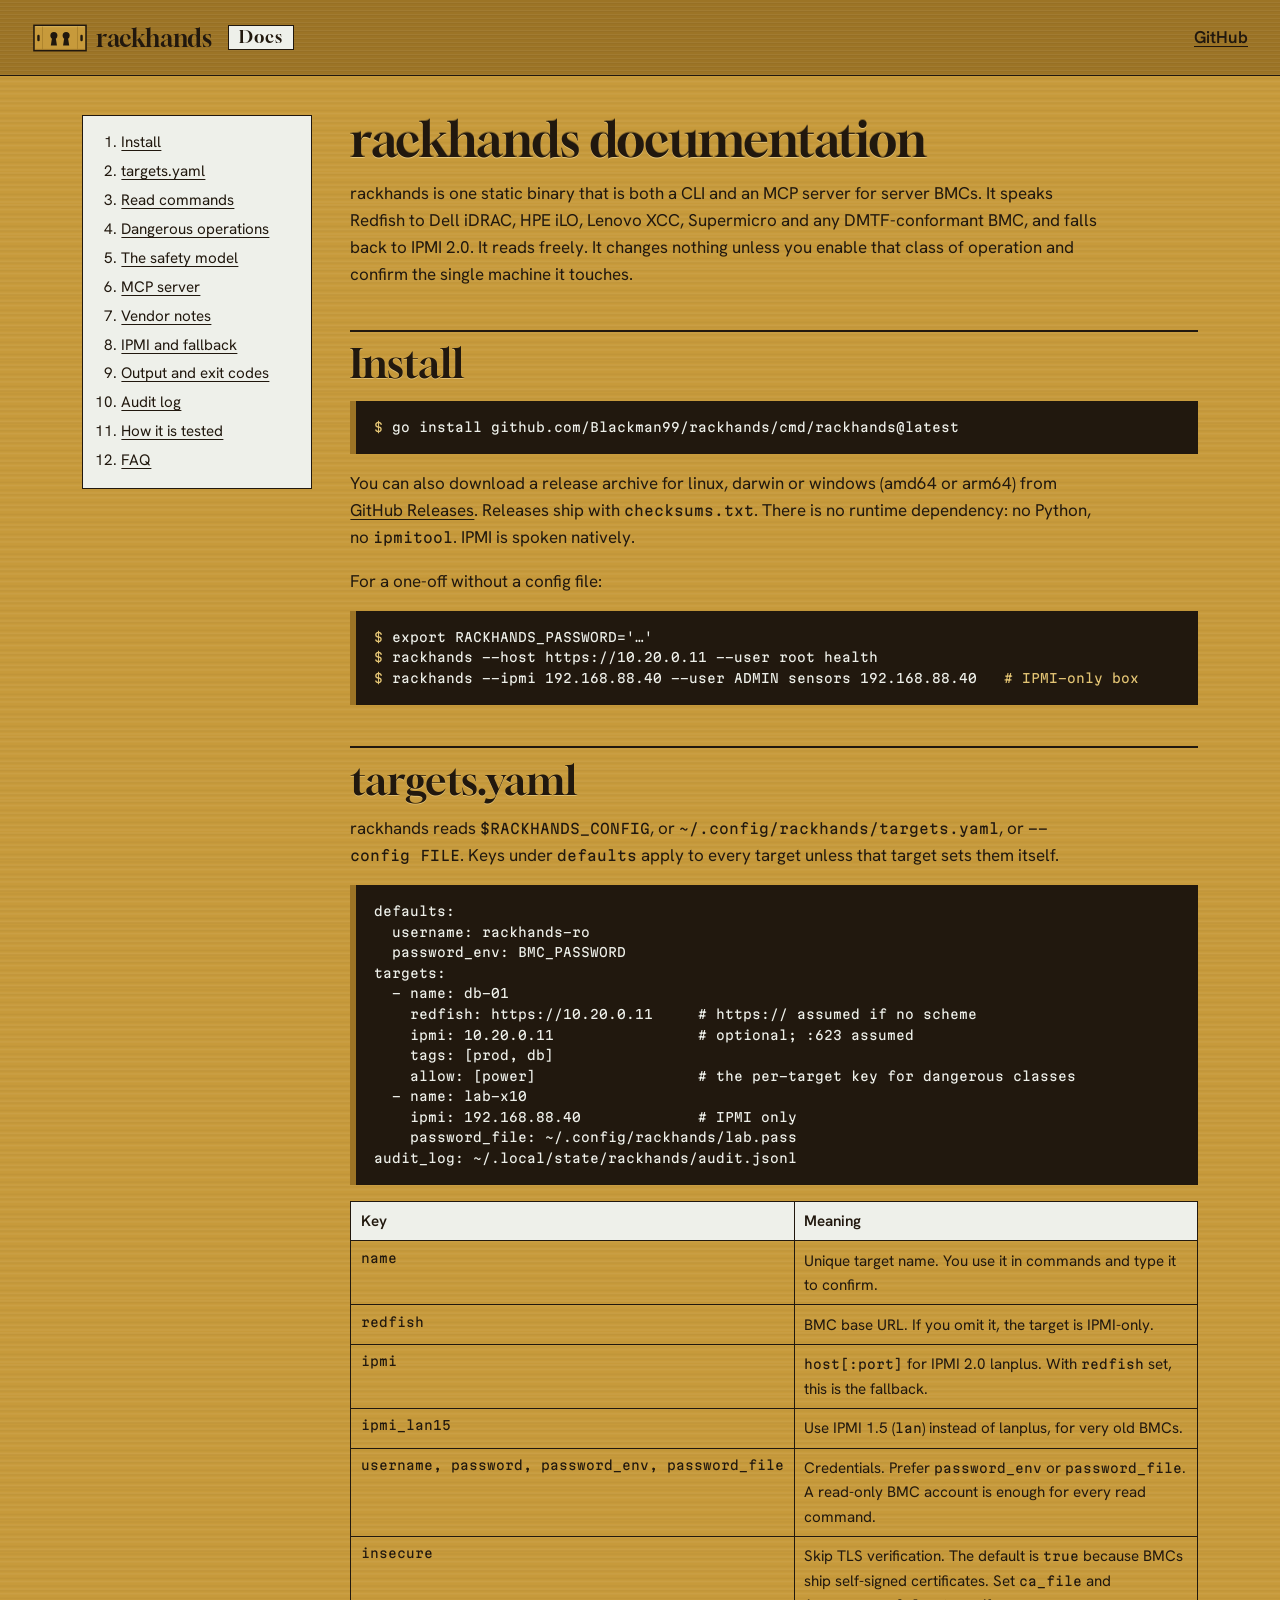
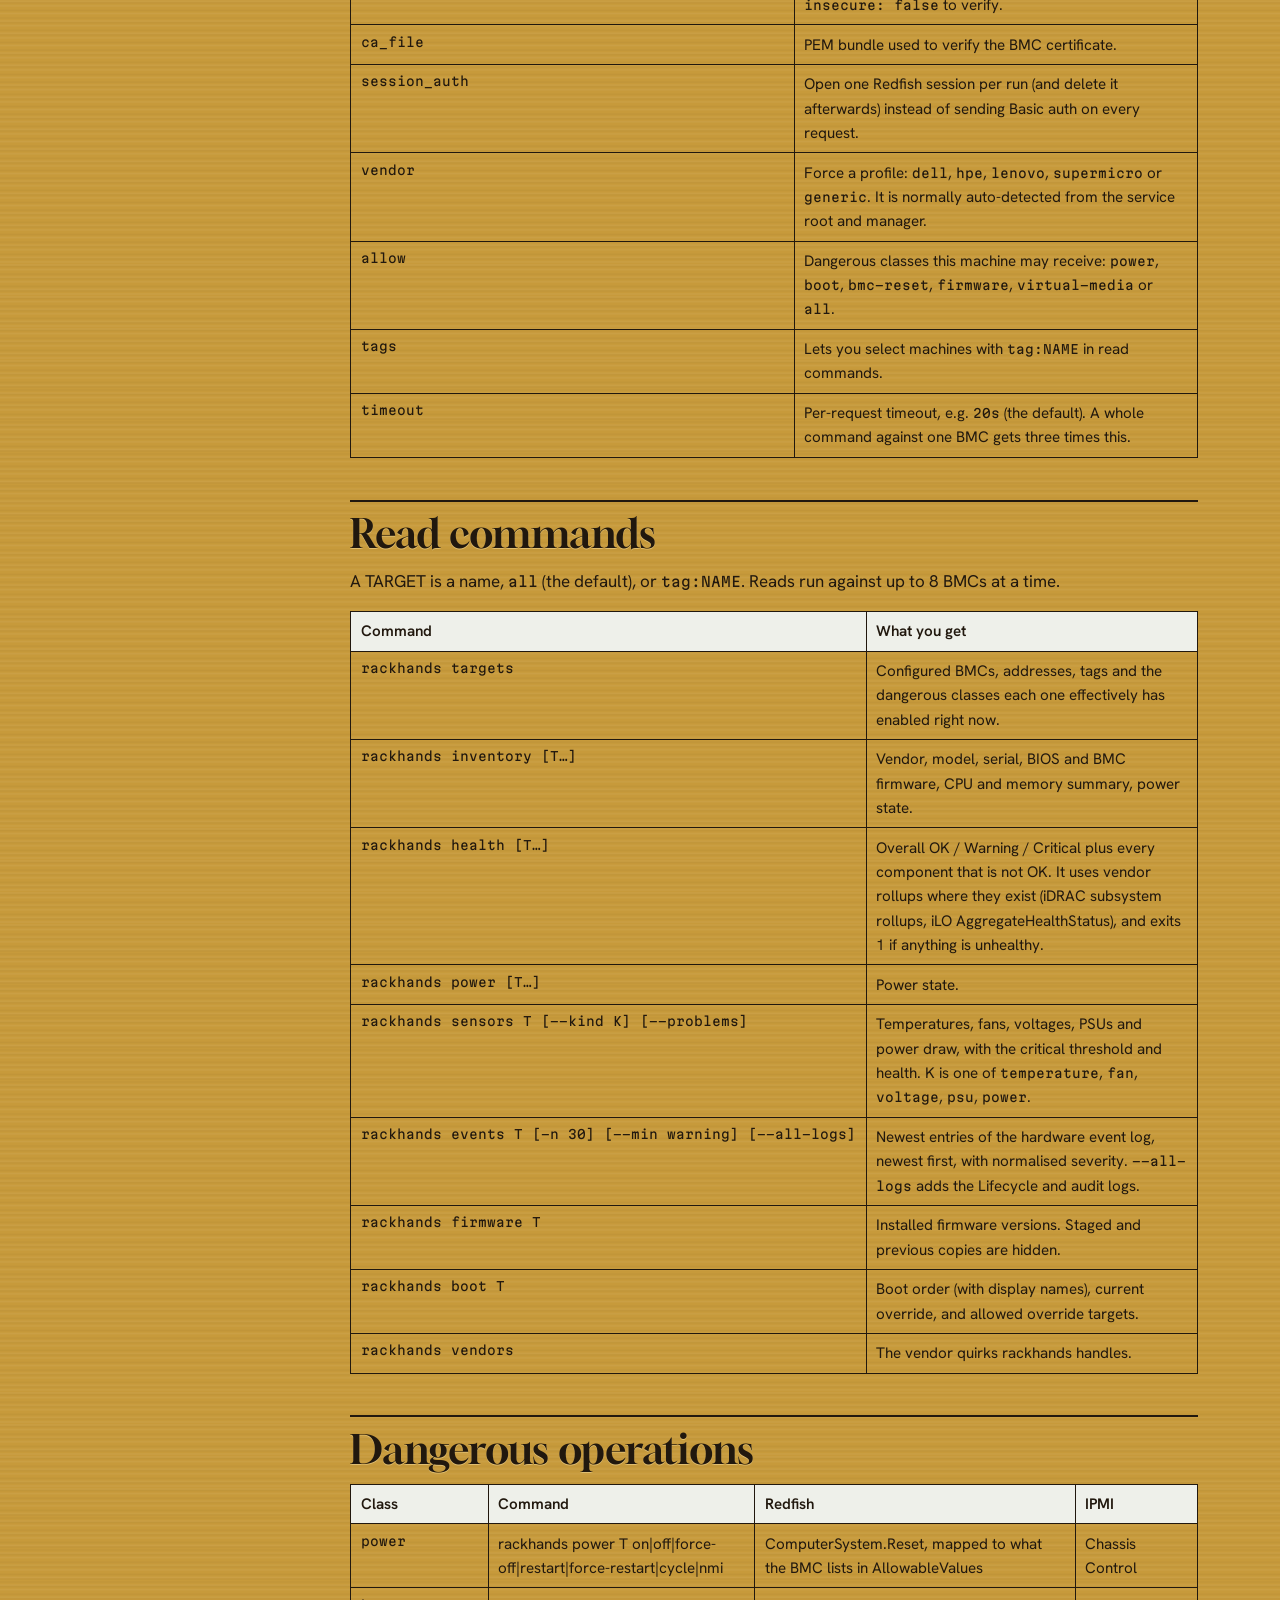
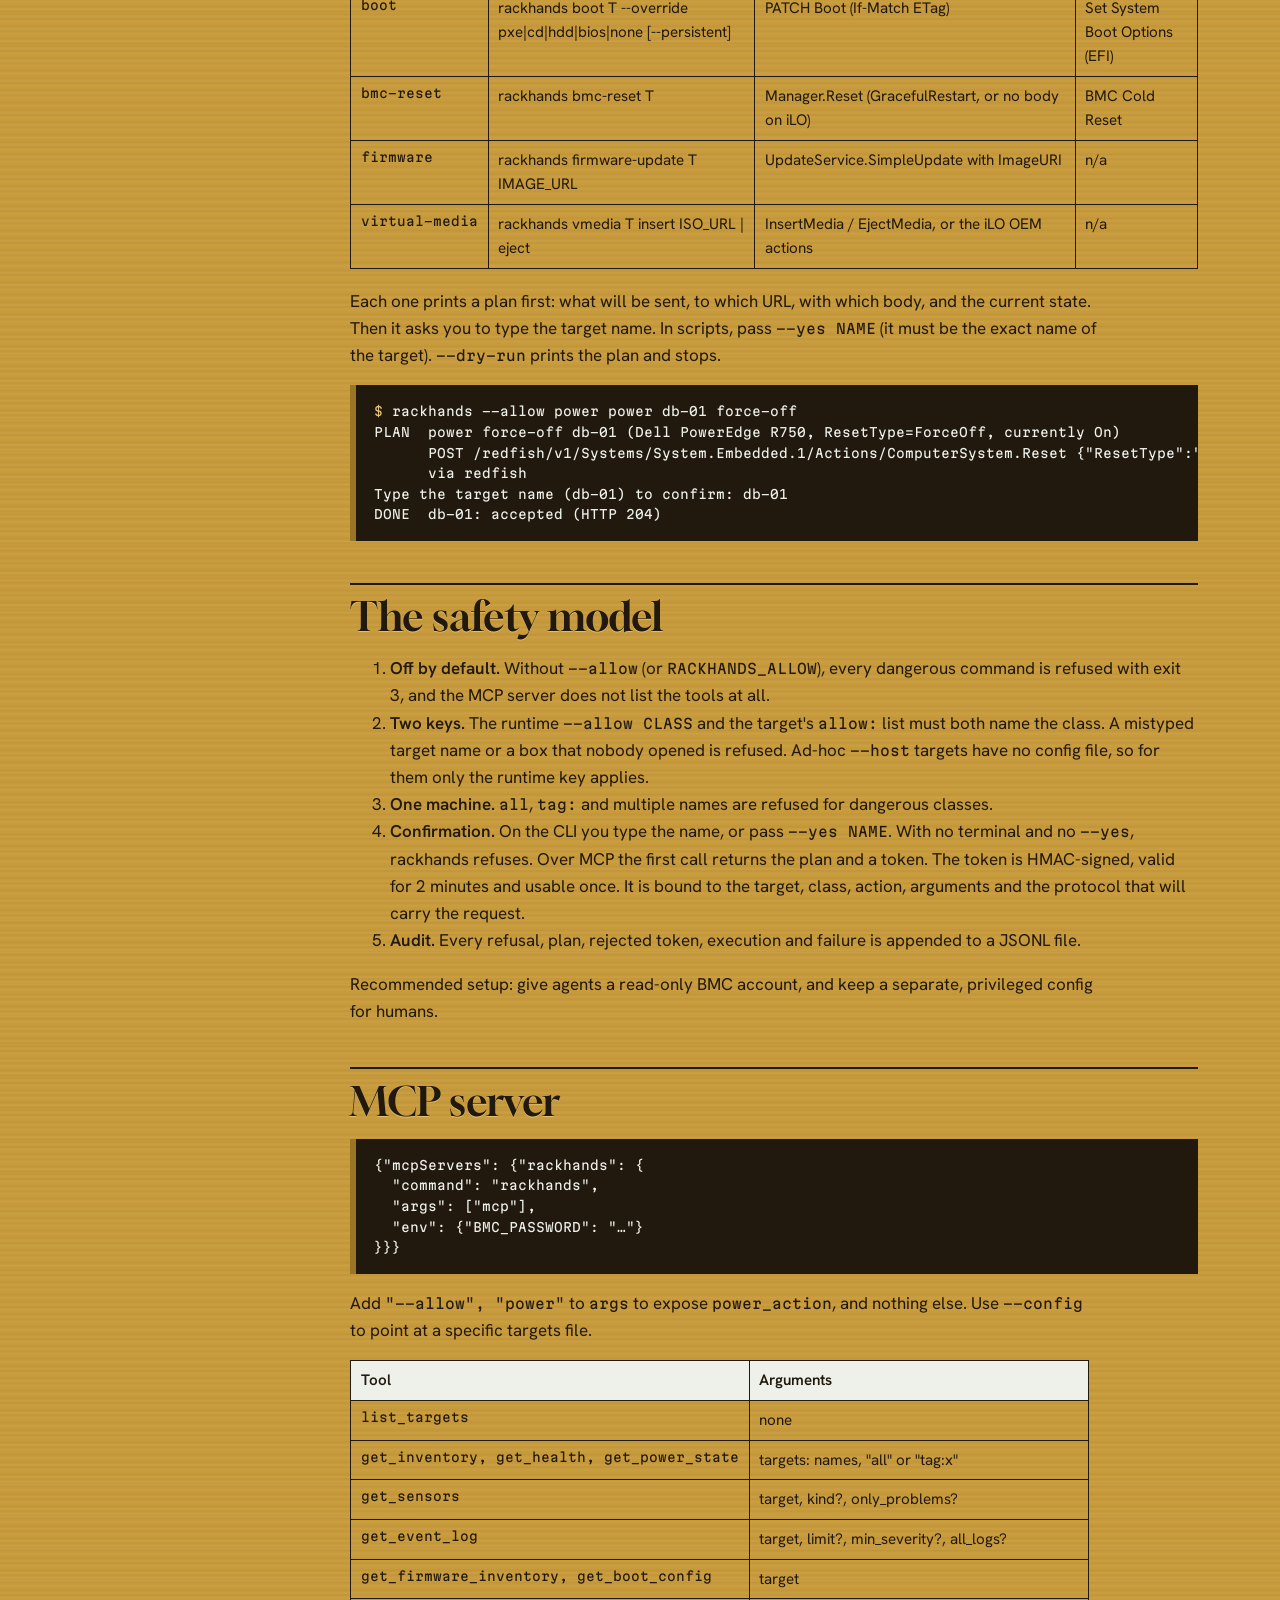
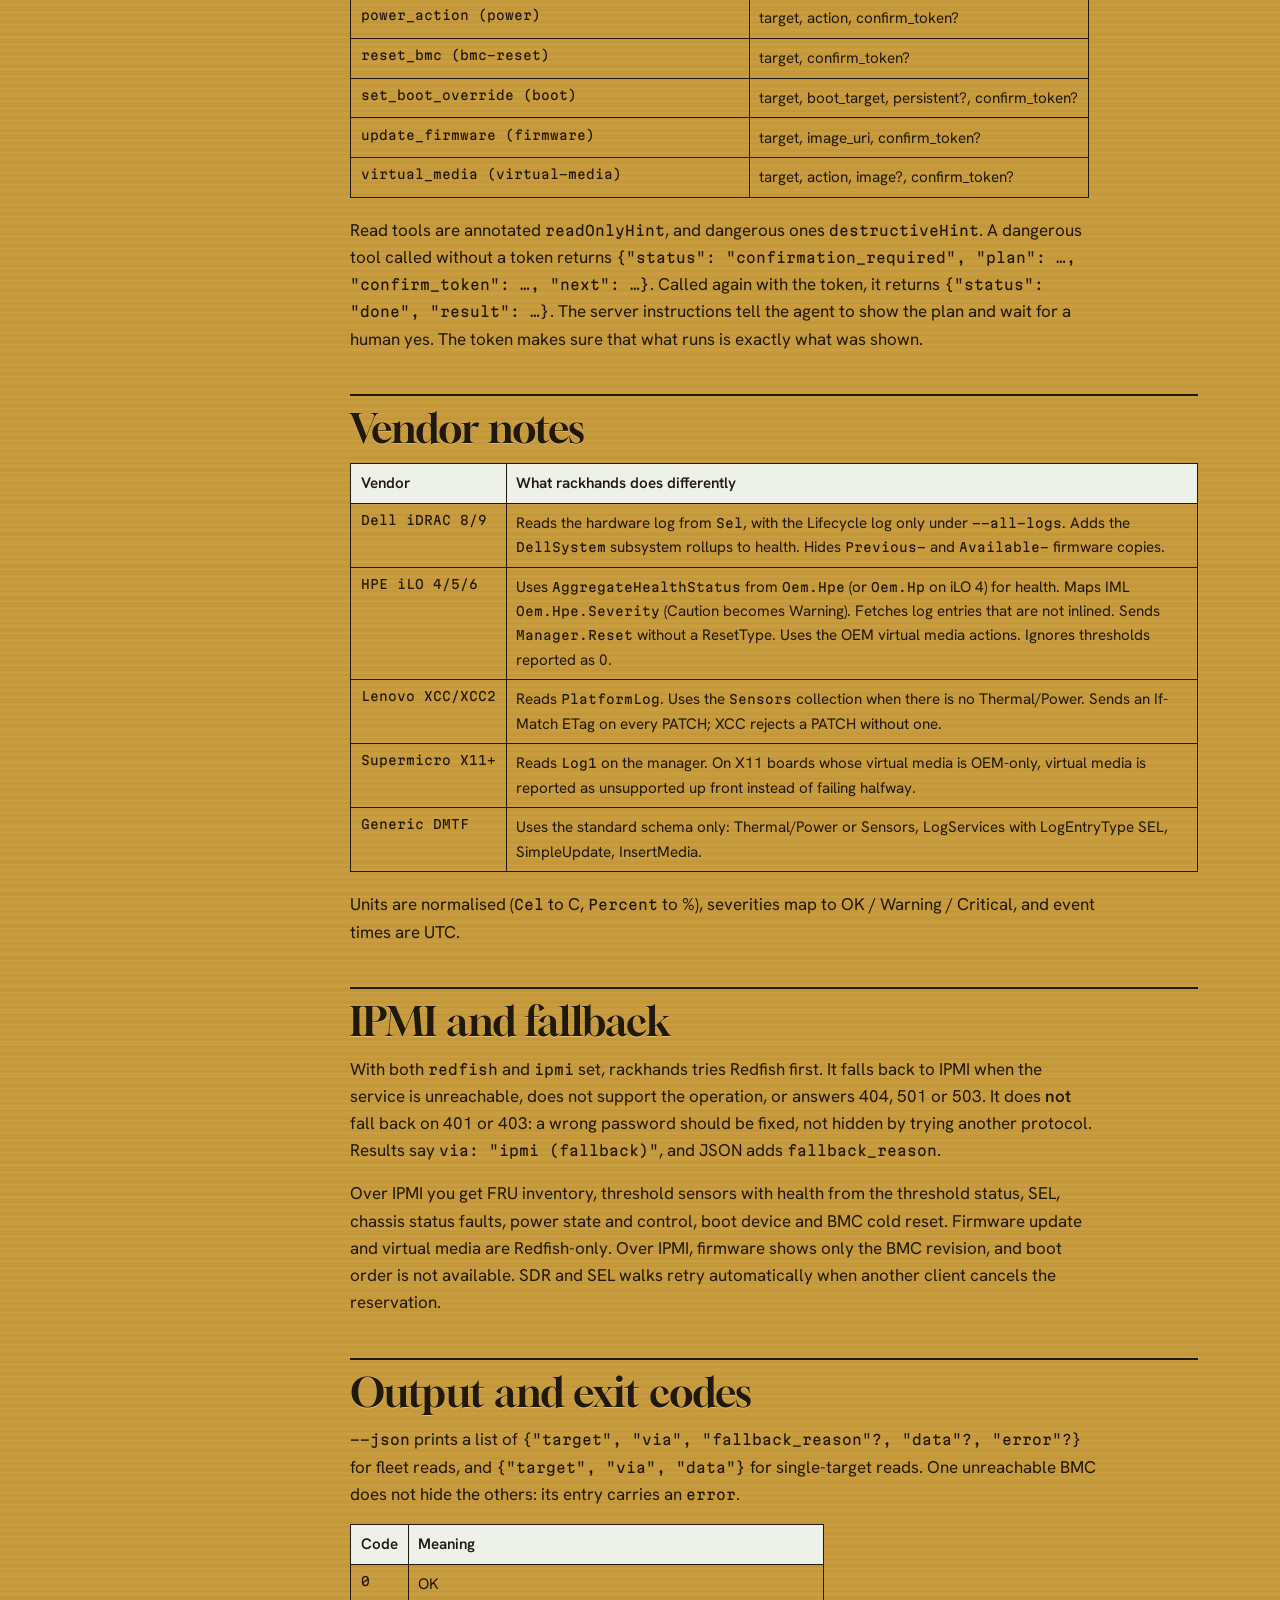
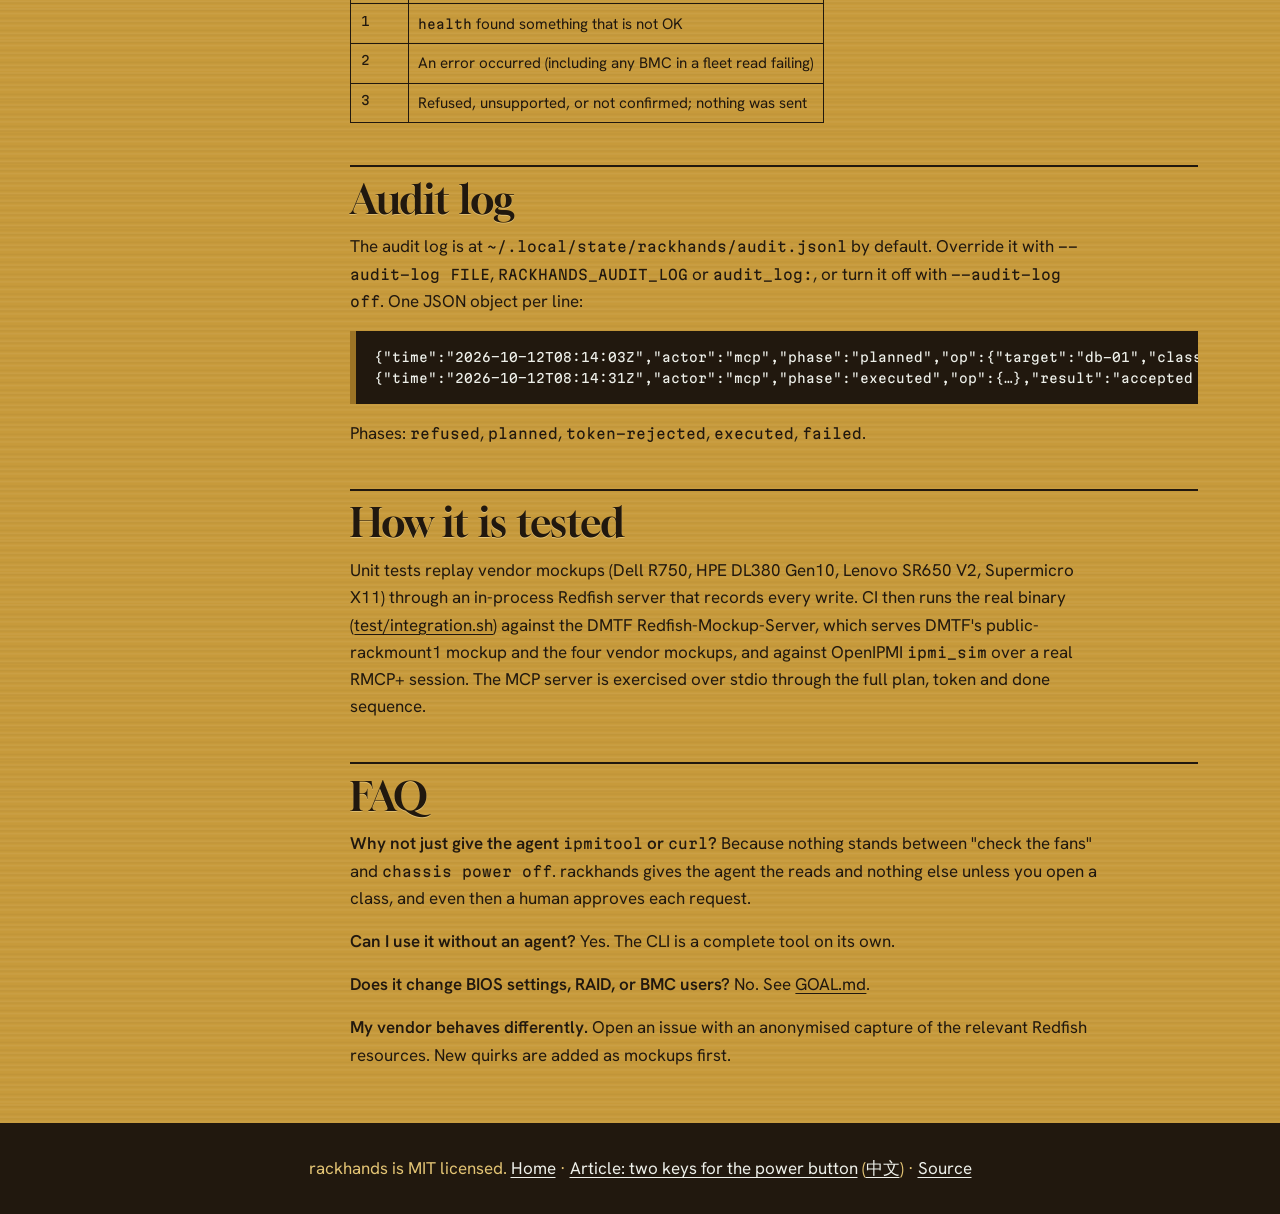
==== commit 9f55878f: "site: EN + ZH article 'Giving an AI agent your BMCs without the power button'; link from home and do" ====
--- a/site/docs/index.html
+++ b/site/docs/index.html
@@ -199,6 +199,6 @@
 <p><strong>My vendor behaves differently.</strong> Open an issue with an anonymised capture of the relevant Redfish resources. New quirks are added as mockups first.</p>
 </main>
 </div>
-<footer class="foot"><p>rackhands is MIT licensed. <a href="../">Home</a> · <a href="https://github.com/Blackman99/rackhands">Source</a></p></footer>
+<footer class="foot"><p>rackhands is MIT licensed. <a href="../">Home</a> · <a href="../articles/two-keys/">Article: two keys for the power button</a> (<a href="../zh/articles/two-keys/" lang="zh-Hans">中文</a>) · <a href="https://github.com/Blackman99/rackhands">Source</a></p></footer>
 </body>
 </html>
--- a/site/style.css
+++ b/site/style.css
@@ -124,6 +124,7 @@
 .docbar .mark{display:flex;align-items:center;gap:.5rem;font:400 1.5rem var(--serif);text-decoration:none}
 .docbar .mark img{width:56px;height:56px}
 .docbar a:last-child{margin-left:auto;font-weight:600}
+.docbar .lang{margin-left:auto}.docbar .boxno{white-space:nowrap}@media (max-width:520px){.docbar{gap:.6rem}.docbar .boxno{display:none}.docbar .mark img{width:40px;height:40px}}.docbar .lang+a{margin-left:0}
 .docgrid{display:grid;grid-template-columns:230px minmax(0,1fr);gap:clamp(1rem,3vw,3rem);max-width:1180px;margin:0 auto;padding:clamp(1rem,3vw,2.5rem) clamp(.75rem,3vw,2rem)}
 .toc{position:sticky;top:1rem;align-self:start;background:var(--enamel);border:1px solid var(--ink);padding:.8rem 1rem}
 .toc ol{margin:0;padding-left:1.4rem;font:400 .95rem/1.9 var(--sans)}
@@ -136,3 +137,4 @@
 .ref thead th{background:var(--enamel)}
 .ref td:first-child{font:400 .78rem/1.55 var(--mono);white-space:nowrap}
 @media (max-width:860px){.docgrid{grid-template-columns:minmax(0,1fr)}.toc{position:static}.ref td:first-child{white-space:normal}}
+.doc p code,.doc li code{overflow-wrap:anywhere}
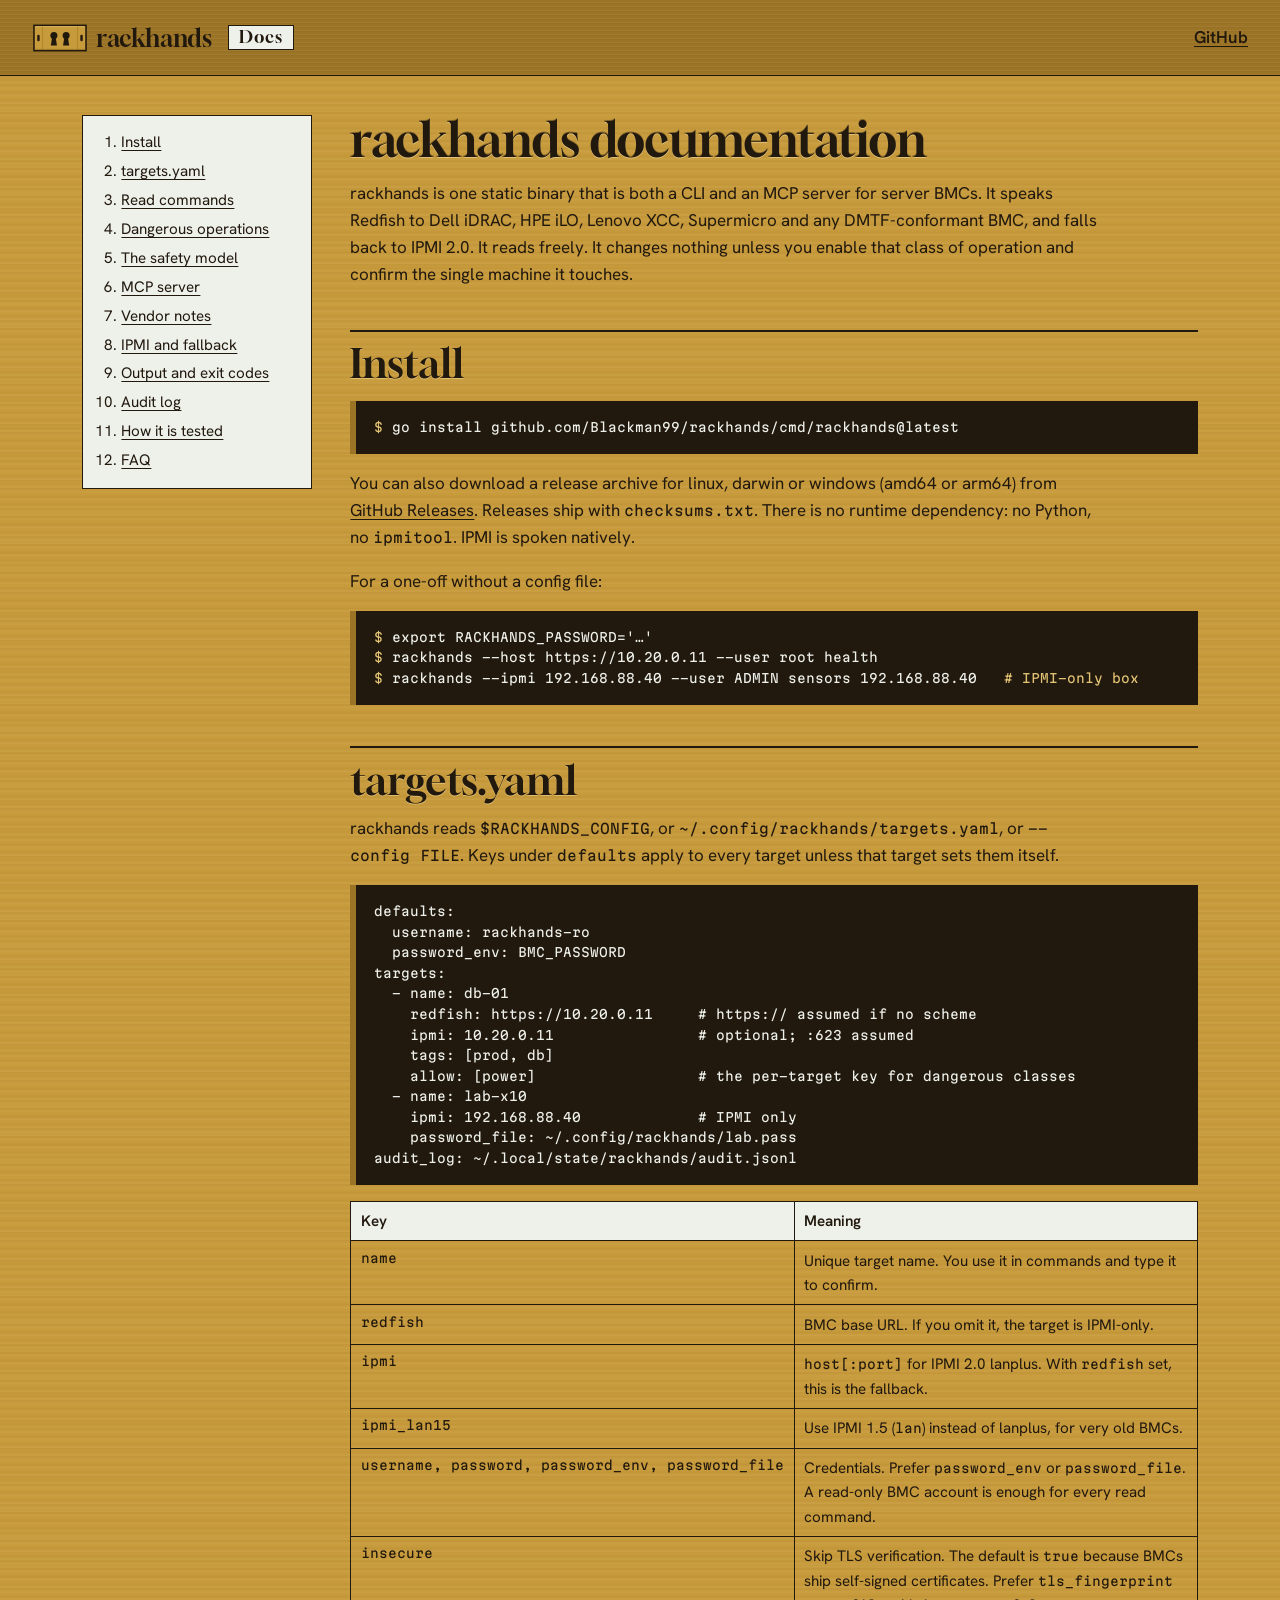
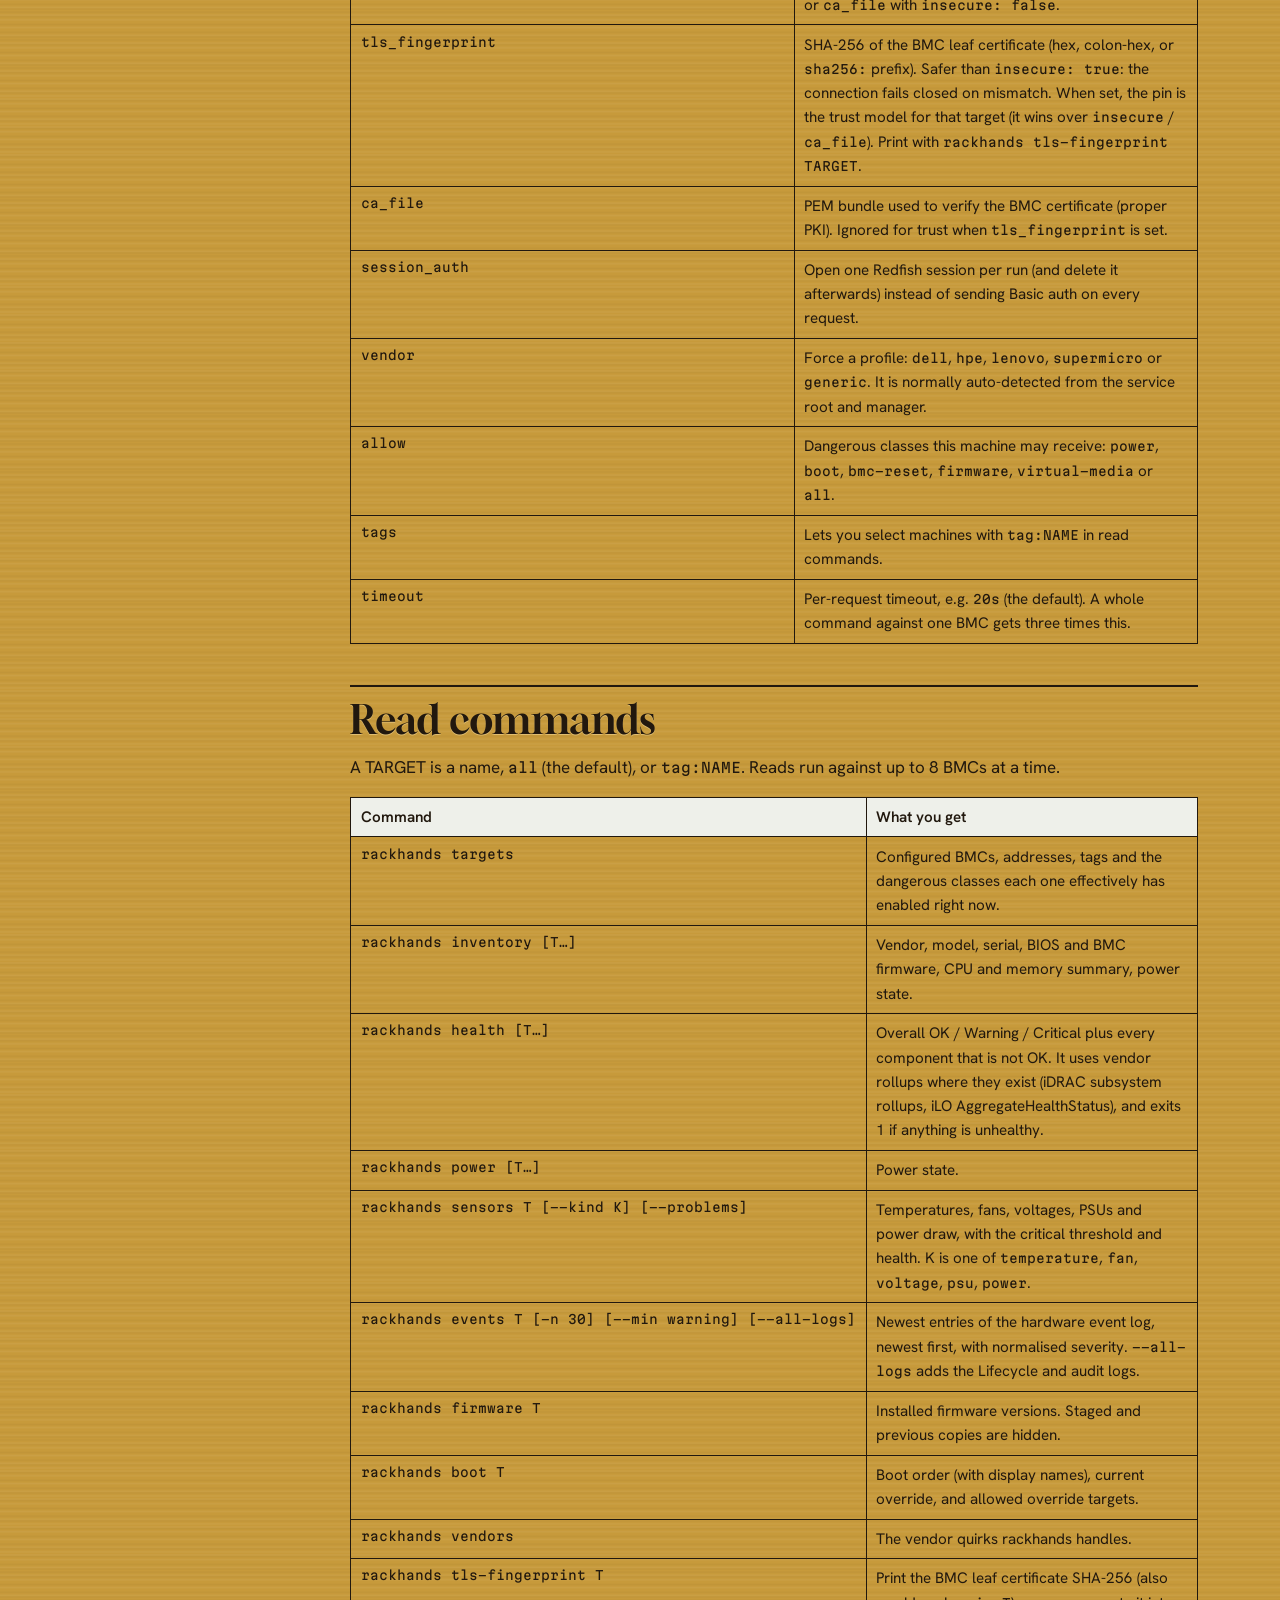
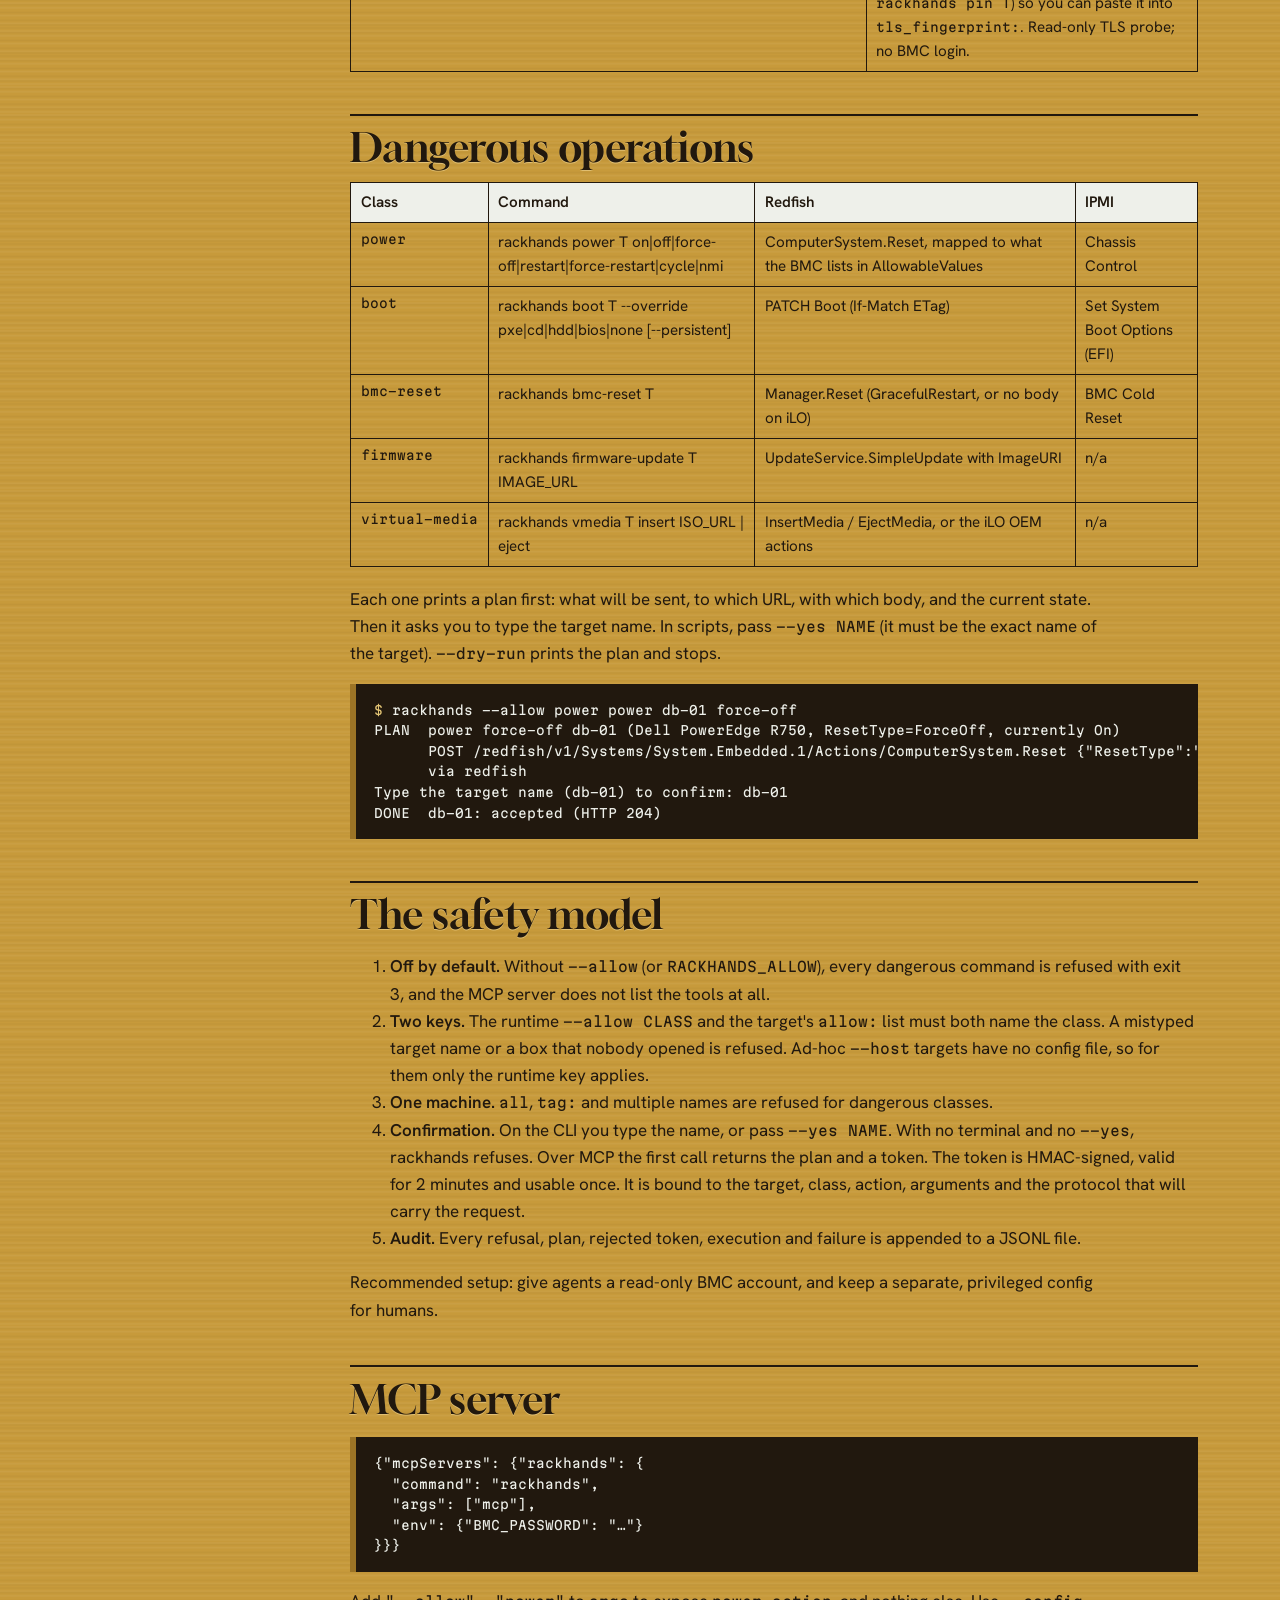
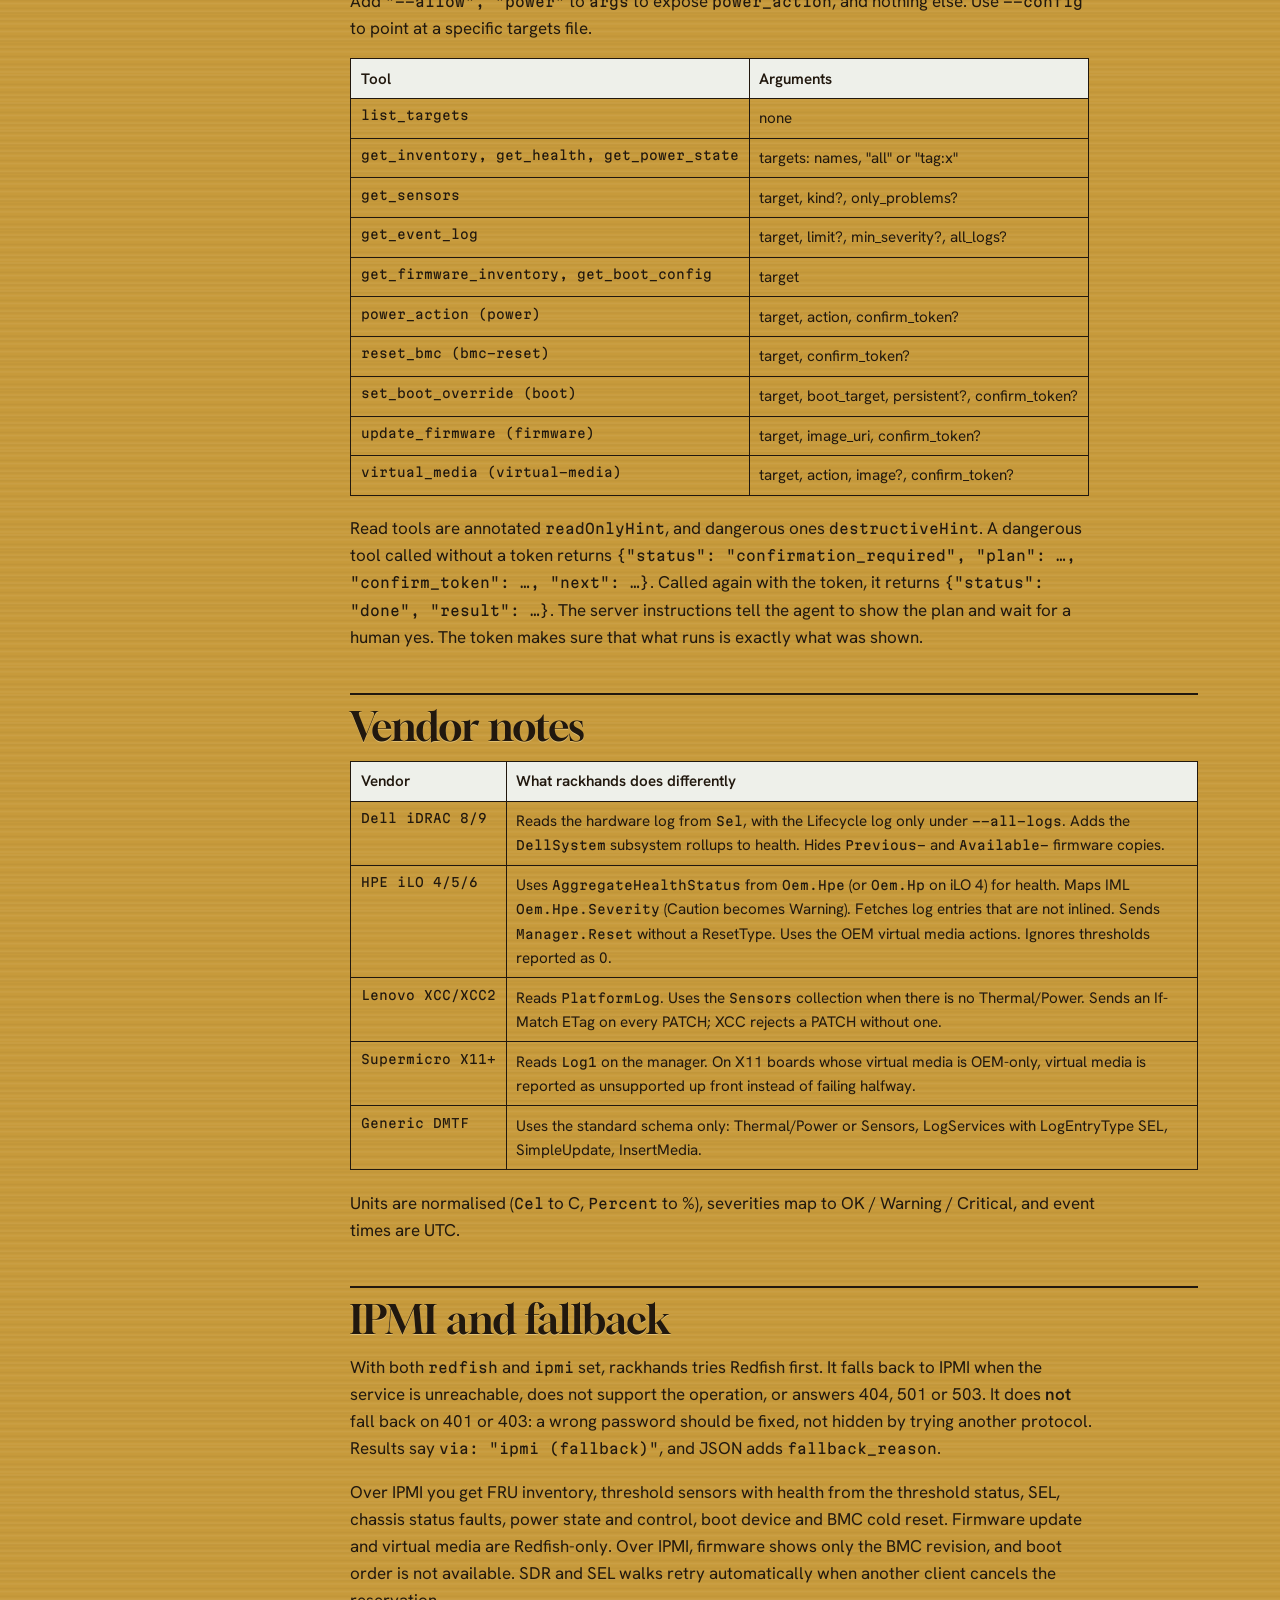
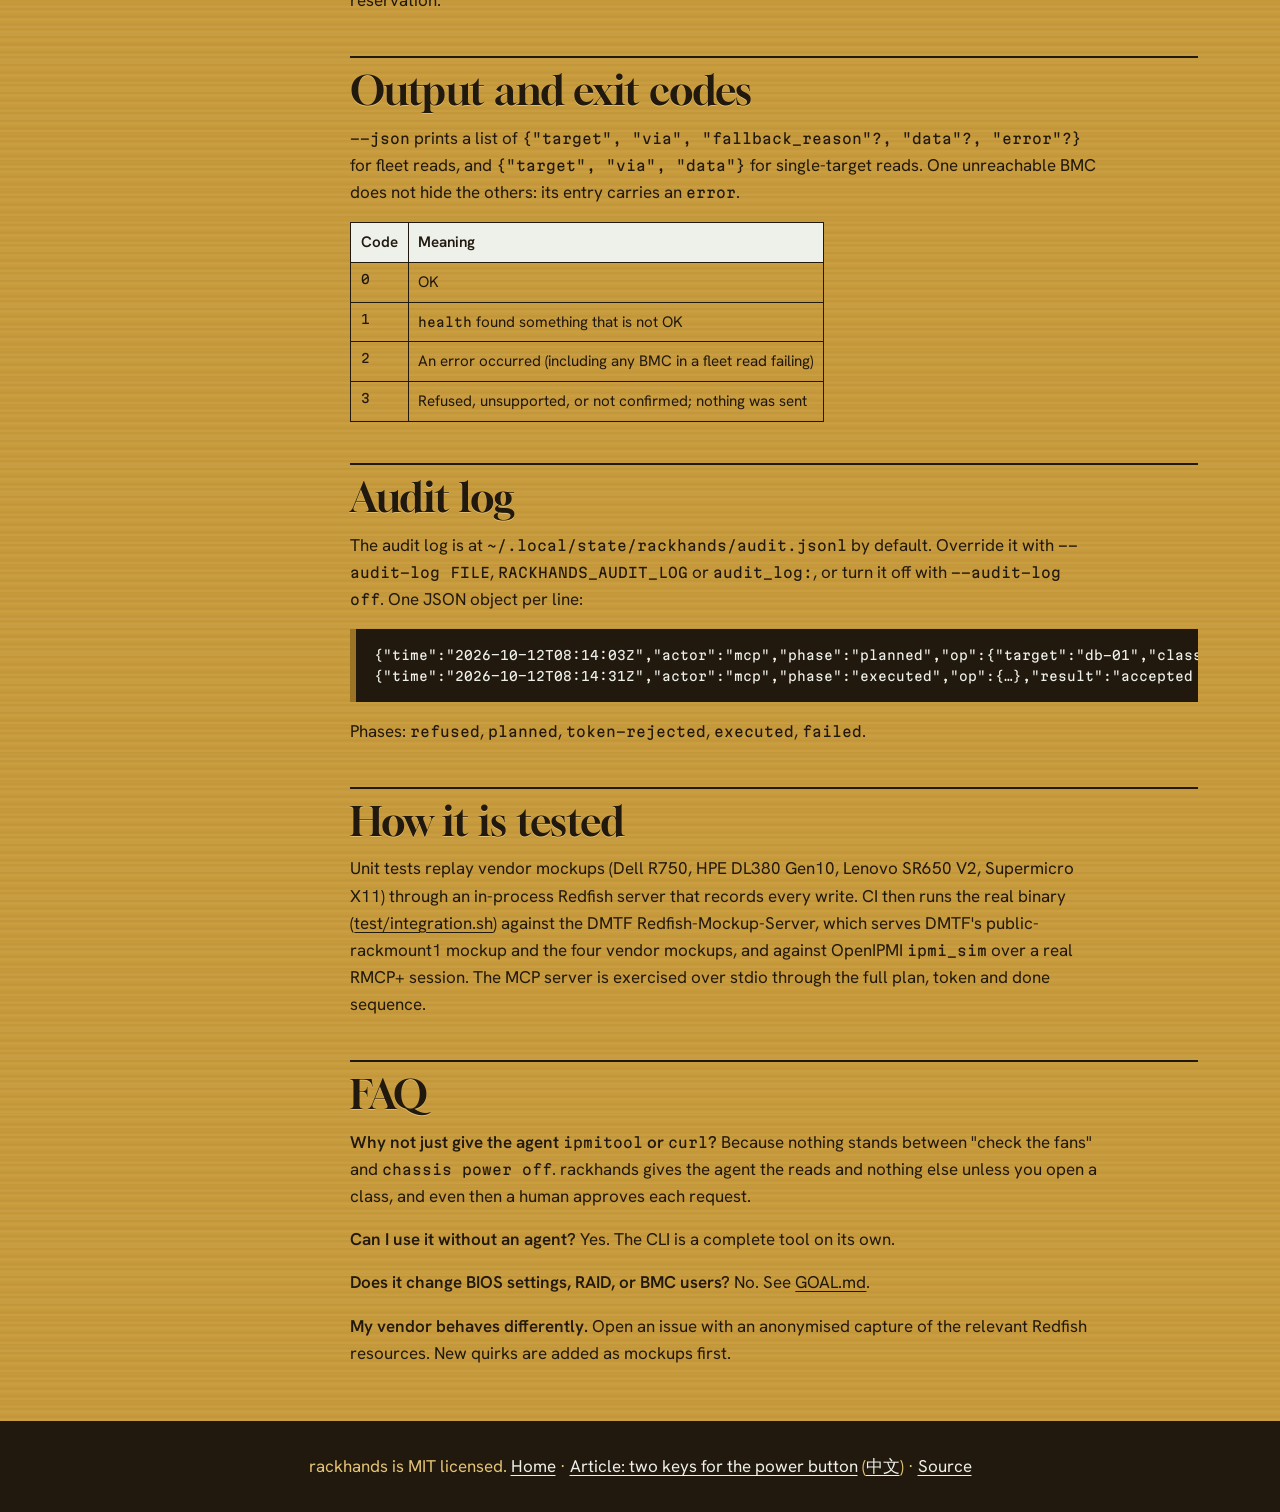
==== commit 90832ef1: "feat: TLS fingerprint pinning (tls_fingerprint:) for BMC leaf certs Operator-pinned SHA-256 of the R" ====
--- a/site/docs/index.html
+++ b/site/docs/index.html
@@ -86,8 +86,9 @@
 <tr><td>ipmi</td><td><code>host[:port]</code> for IPMI 2.0 lanplus. With <code>redfish</code> set, this is the fallback.</td></tr>
 <tr><td>ipmi_lan15</td><td>Use IPMI 1.5 (<code>lan</code>) instead of lanplus, for very old BMCs.</td></tr>
 <tr><td>username, password, password_env, password_file</td><td>Credentials. Prefer <code>password_env</code> or <code>password_file</code>. A read-only BMC account is enough for every read command.</td></tr>
-<tr><td>insecure</td><td>Skip TLS verification. The default is <code>true</code> because BMCs ship self-signed certificates. Set <code>ca_file</code> and <code>insecure: false</code> to verify.</td></tr>
-<tr><td>ca_file</td><td>PEM bundle used to verify the BMC certificate.</td></tr>
+<tr><td>insecure</td><td>Skip TLS verification. The default is <code>true</code> because BMCs ship self-signed certificates. Prefer <code>tls_fingerprint</code> or <code>ca_file</code> with <code>insecure: false</code>.</td></tr>
+<tr><td>tls_fingerprint</td><td>SHA-256 of the BMC leaf certificate (hex, colon-hex, or <code>sha256:</code> prefix). Safer than <code>insecure: true</code>: the connection fails closed on mismatch. When set, the pin is the trust model for that target (it wins over <code>insecure</code> / <code>ca_file</code>). Print with <code>rackhands tls-fingerprint TARGET</code>.</td></tr>
+<tr><td>ca_file</td><td>PEM bundle used to verify the BMC certificate (proper PKI). Ignored for trust when <code>tls_fingerprint</code> is set.</td></tr>
 <tr><td>session_auth</td><td>Open one Redfish session per run (and delete it afterwards) instead of sending Basic auth on every request.</td></tr>
 <tr><td>vendor</td><td>Force a profile: <code>dell</code>, <code>hpe</code>, <code>lenovo</code>, <code>supermicro</code> or <code>generic</code>. It is normally auto-detected from the service root and manager.</td></tr>
 <tr><td>allow</td><td>Dangerous classes this machine may receive: <code>power</code>, <code>boot</code>, <code>bmc-reset</code>, <code>firmware</code>, <code>virtual-media</code> or <code>all</code>.</td></tr>
@@ -109,6 +110,7 @@
 <tr><td>rackhands firmware T</td><td>Installed firmware versions. Staged and previous copies are hidden.</td></tr>
 <tr><td>rackhands boot T</td><td>Boot order (with display names), current override, and allowed override targets.</td></tr>
 <tr><td>rackhands vendors</td><td>The vendor quirks rackhands handles.</td></tr>
+<tr><td>rackhands tls-fingerprint T</td><td>Print the BMC leaf certificate SHA-256 (also <code>rackhands pin T</code>) so you can paste it into <code>tls_fingerprint:</code>. Read-only TLS probe; no BMC login.</td></tr>
 </tbody></table>
 
 <h2 id="danger">Dangerous operations</h2>
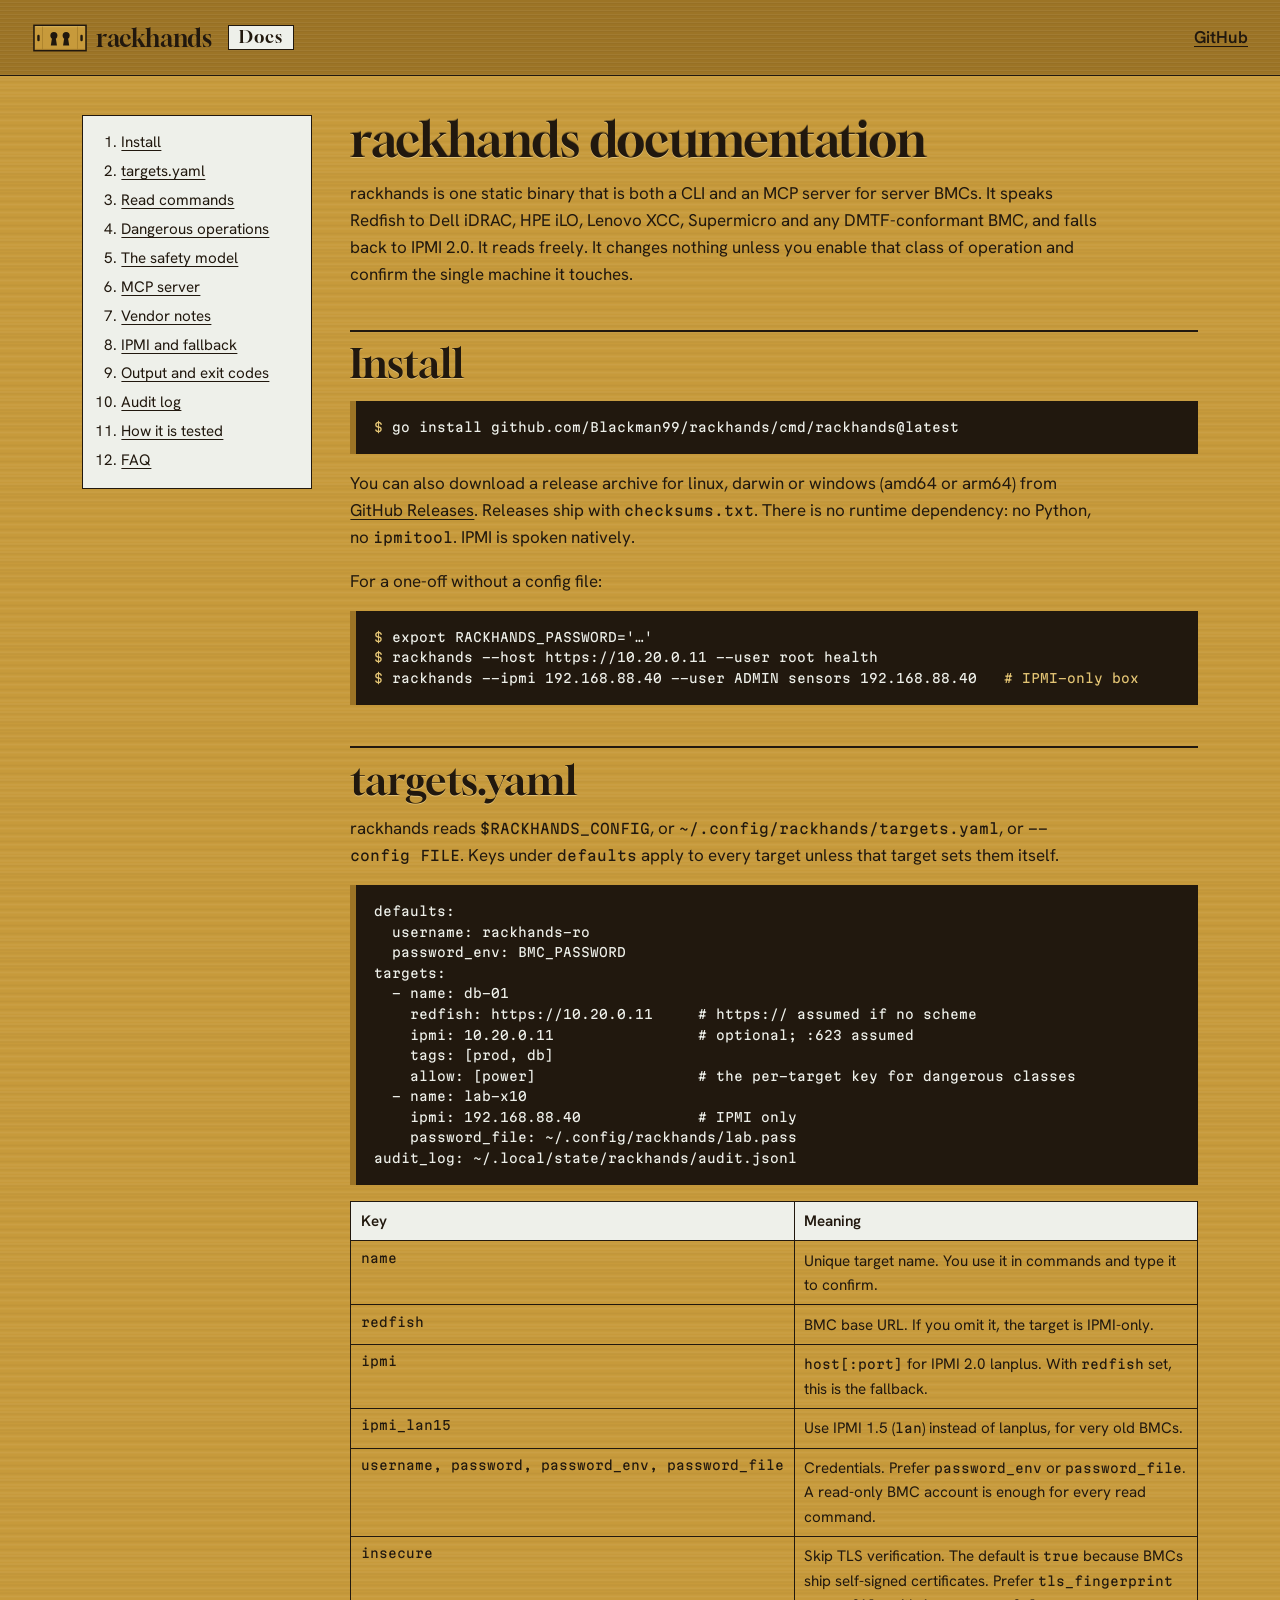
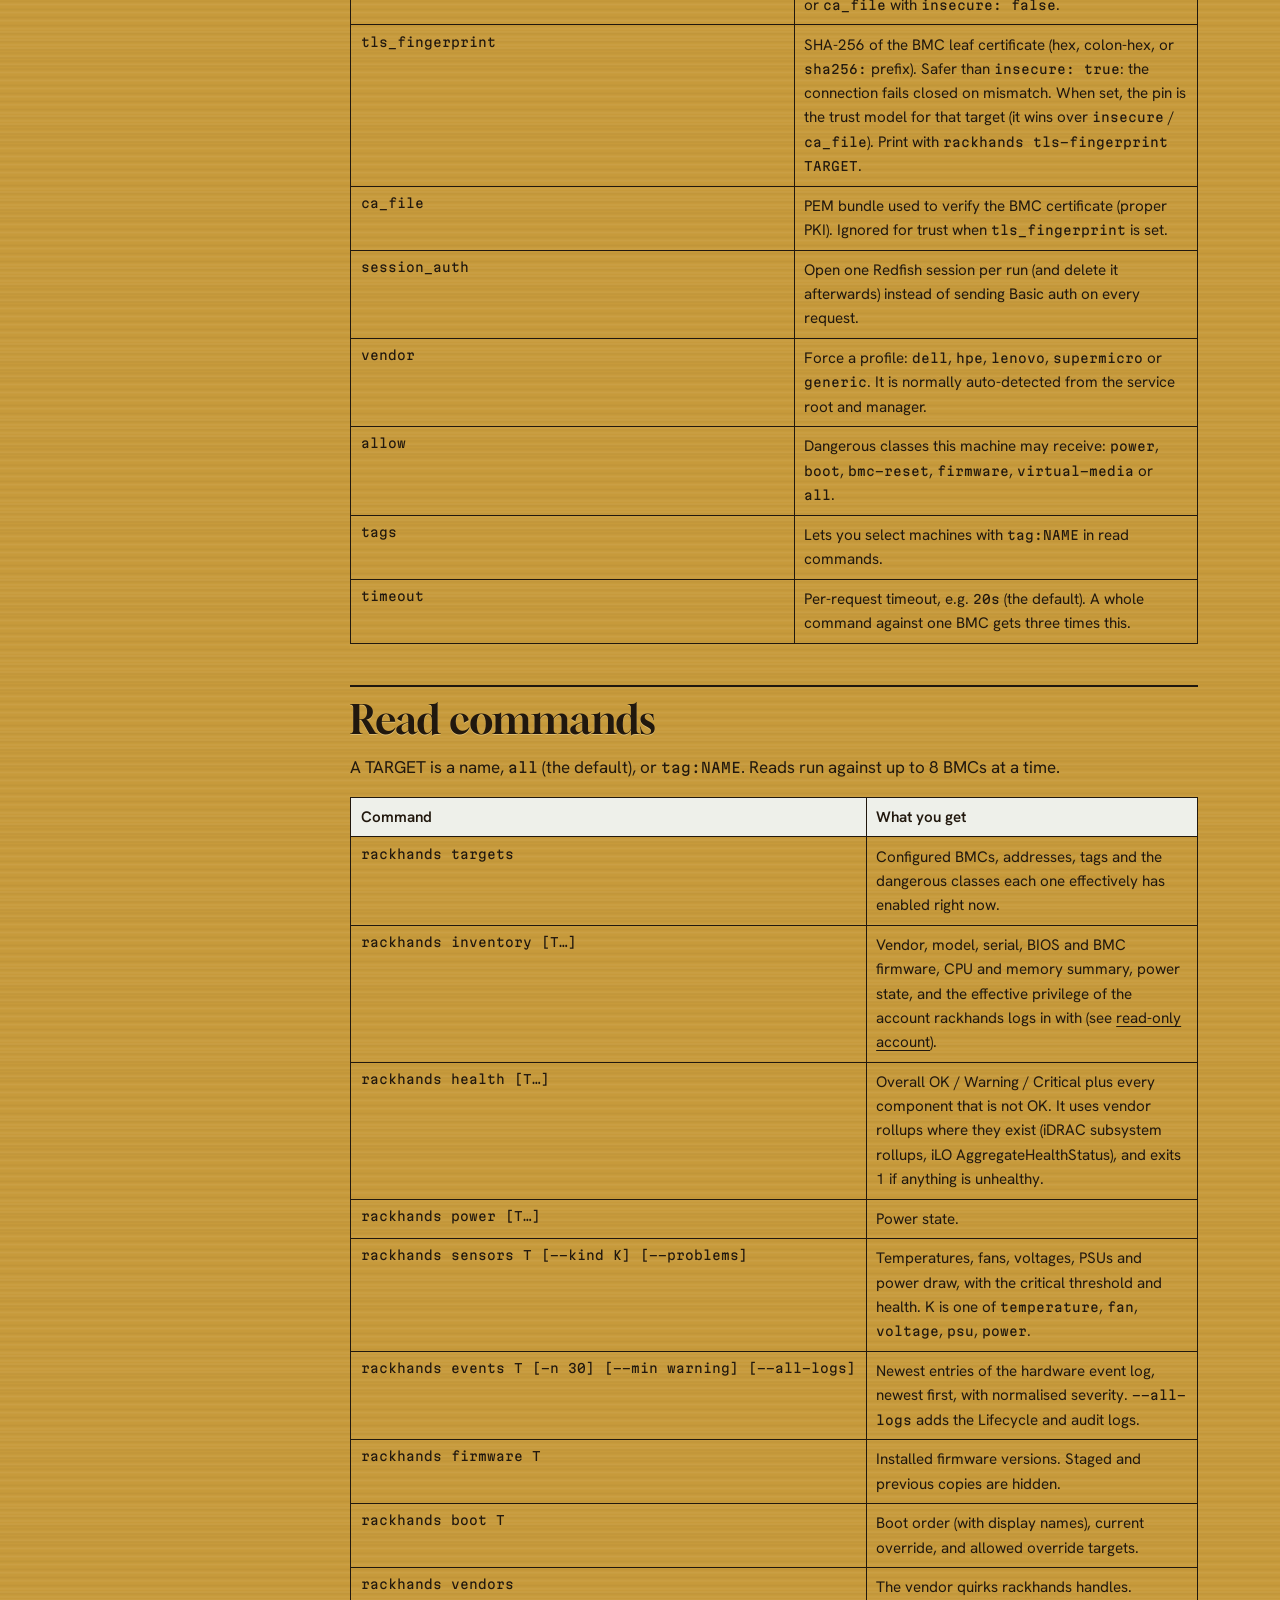
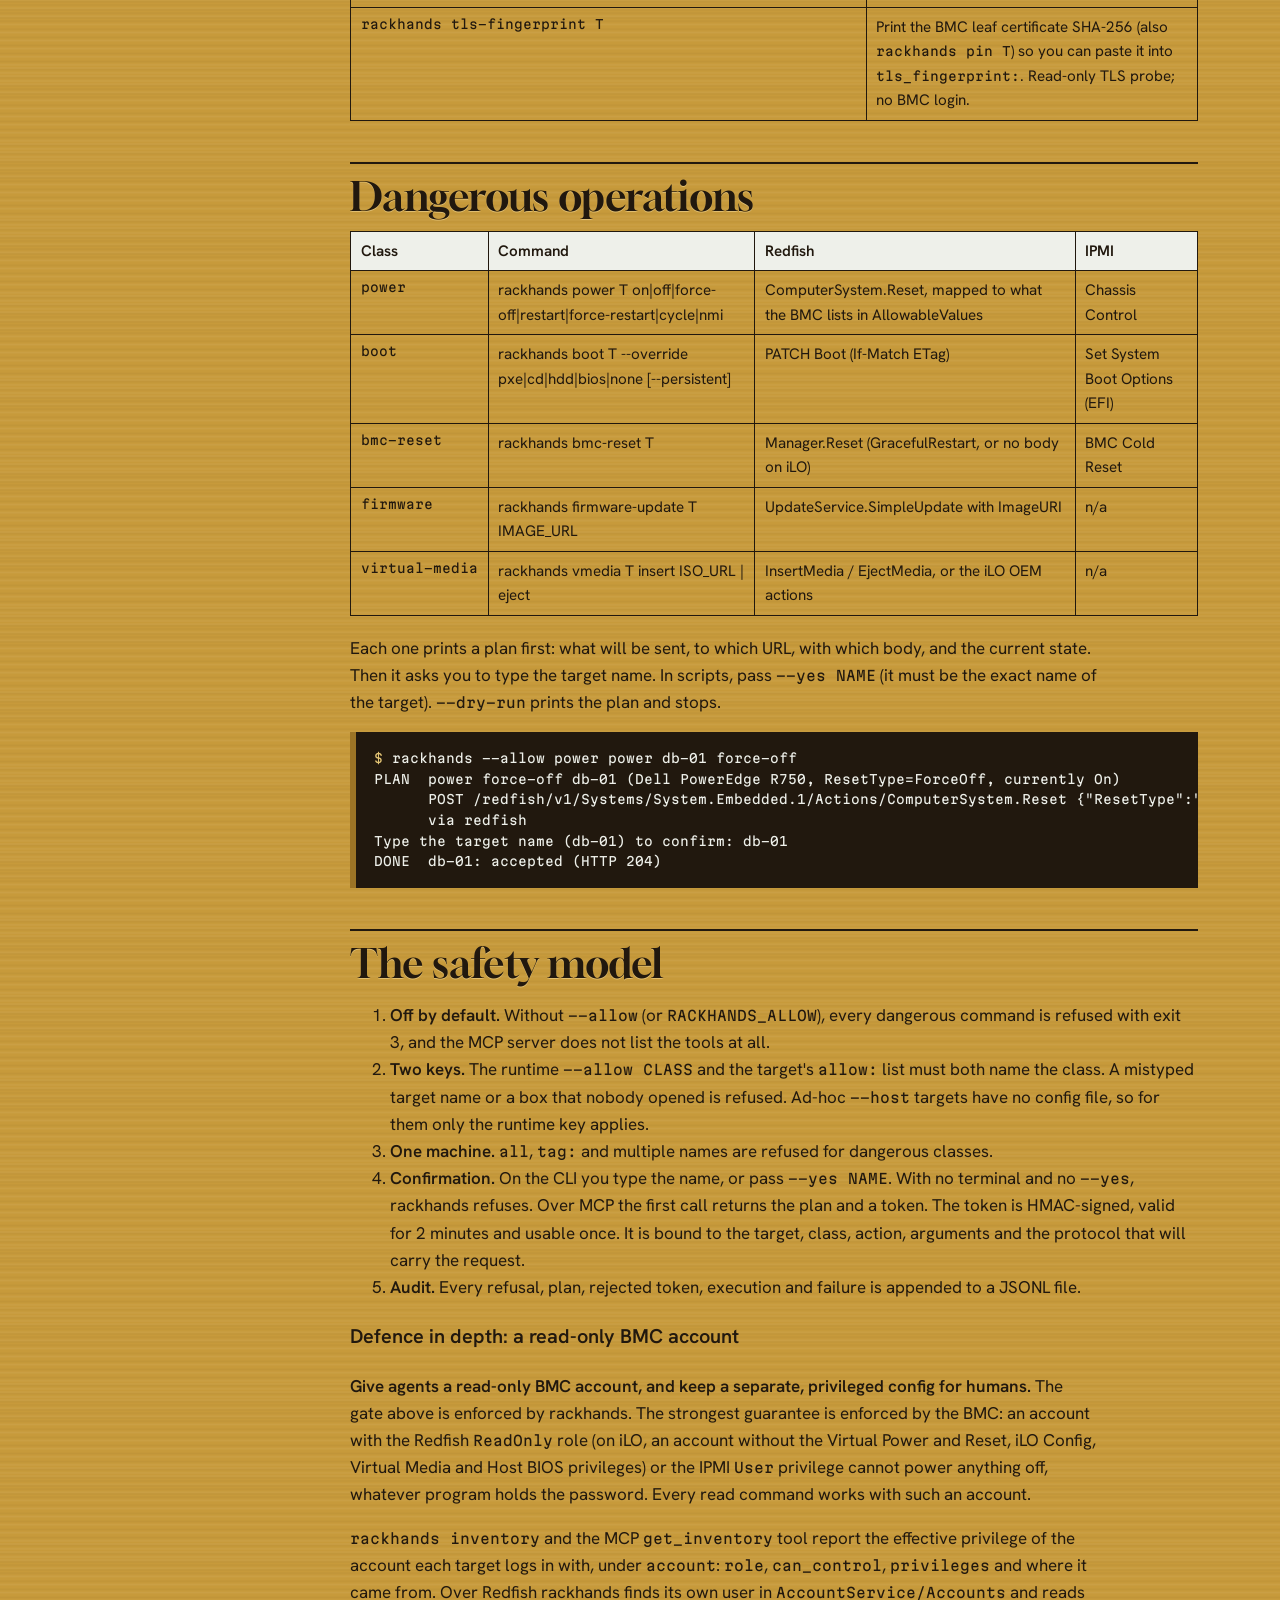
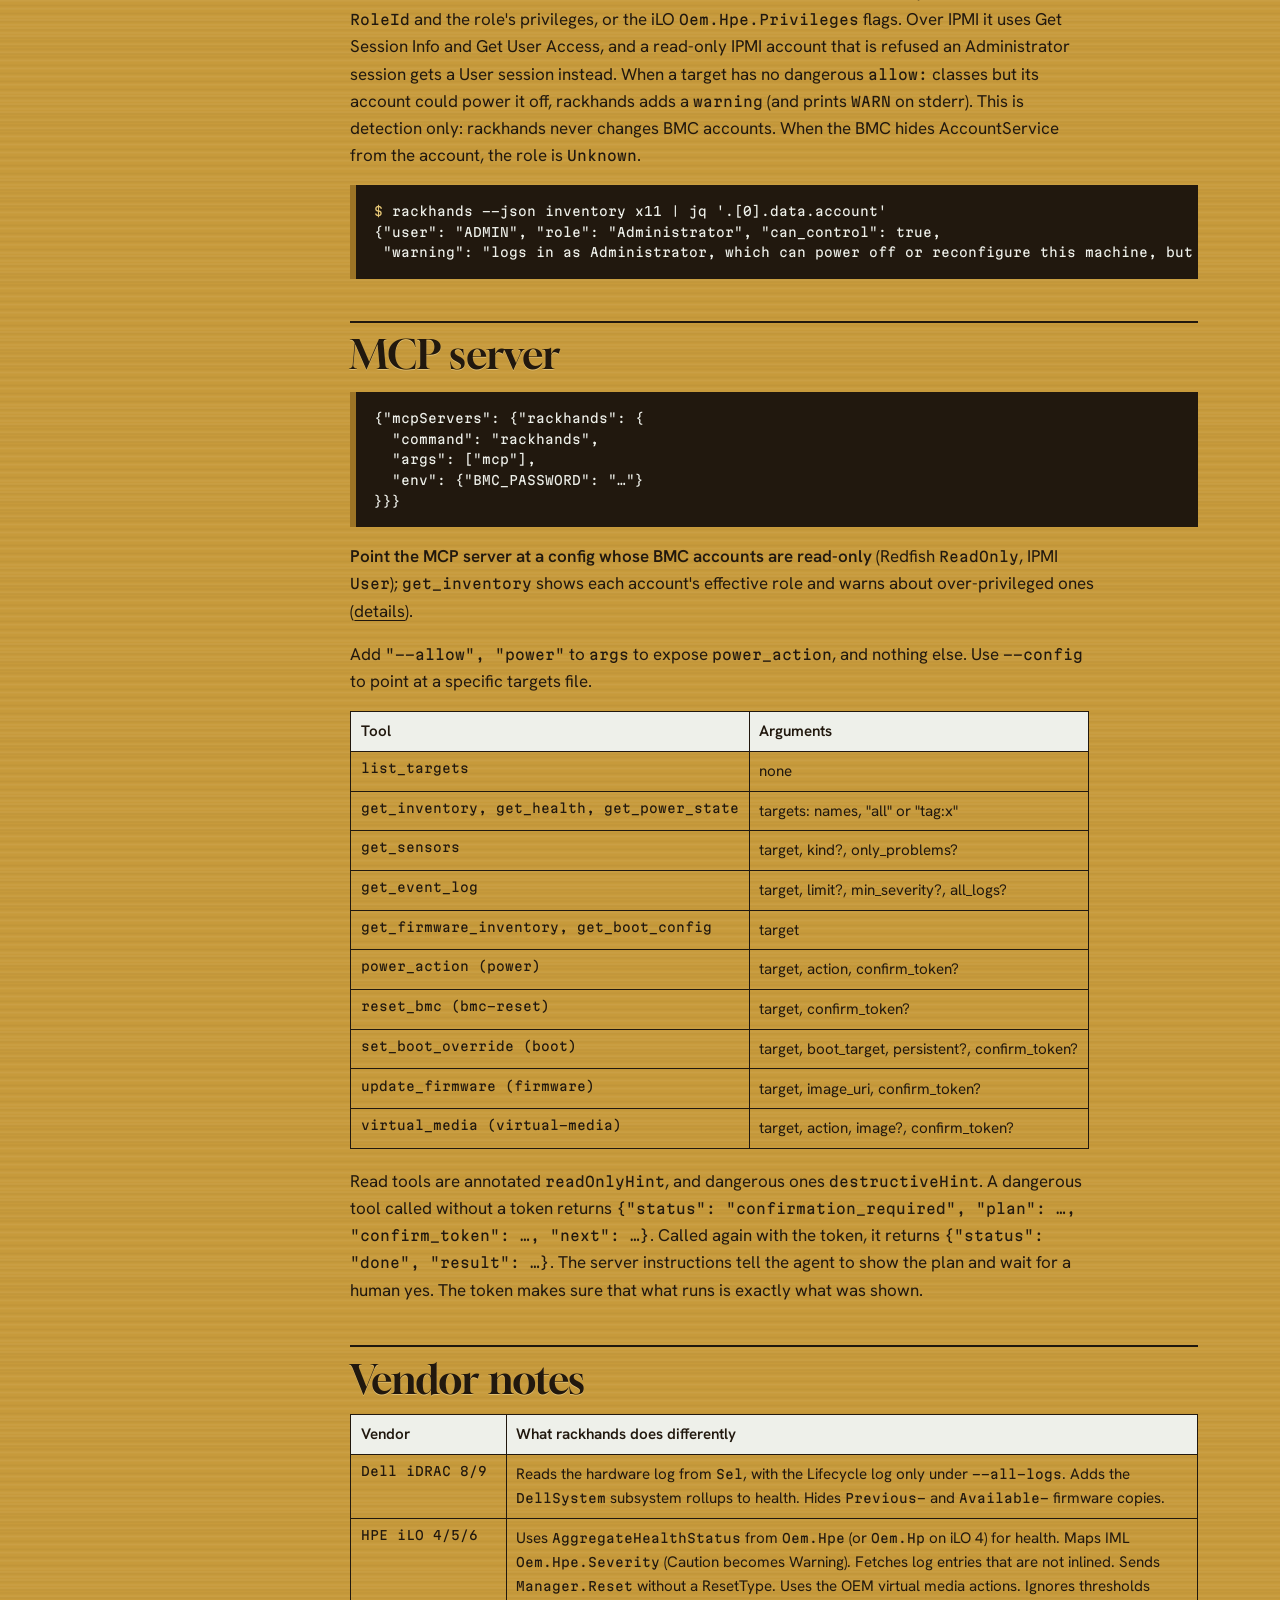
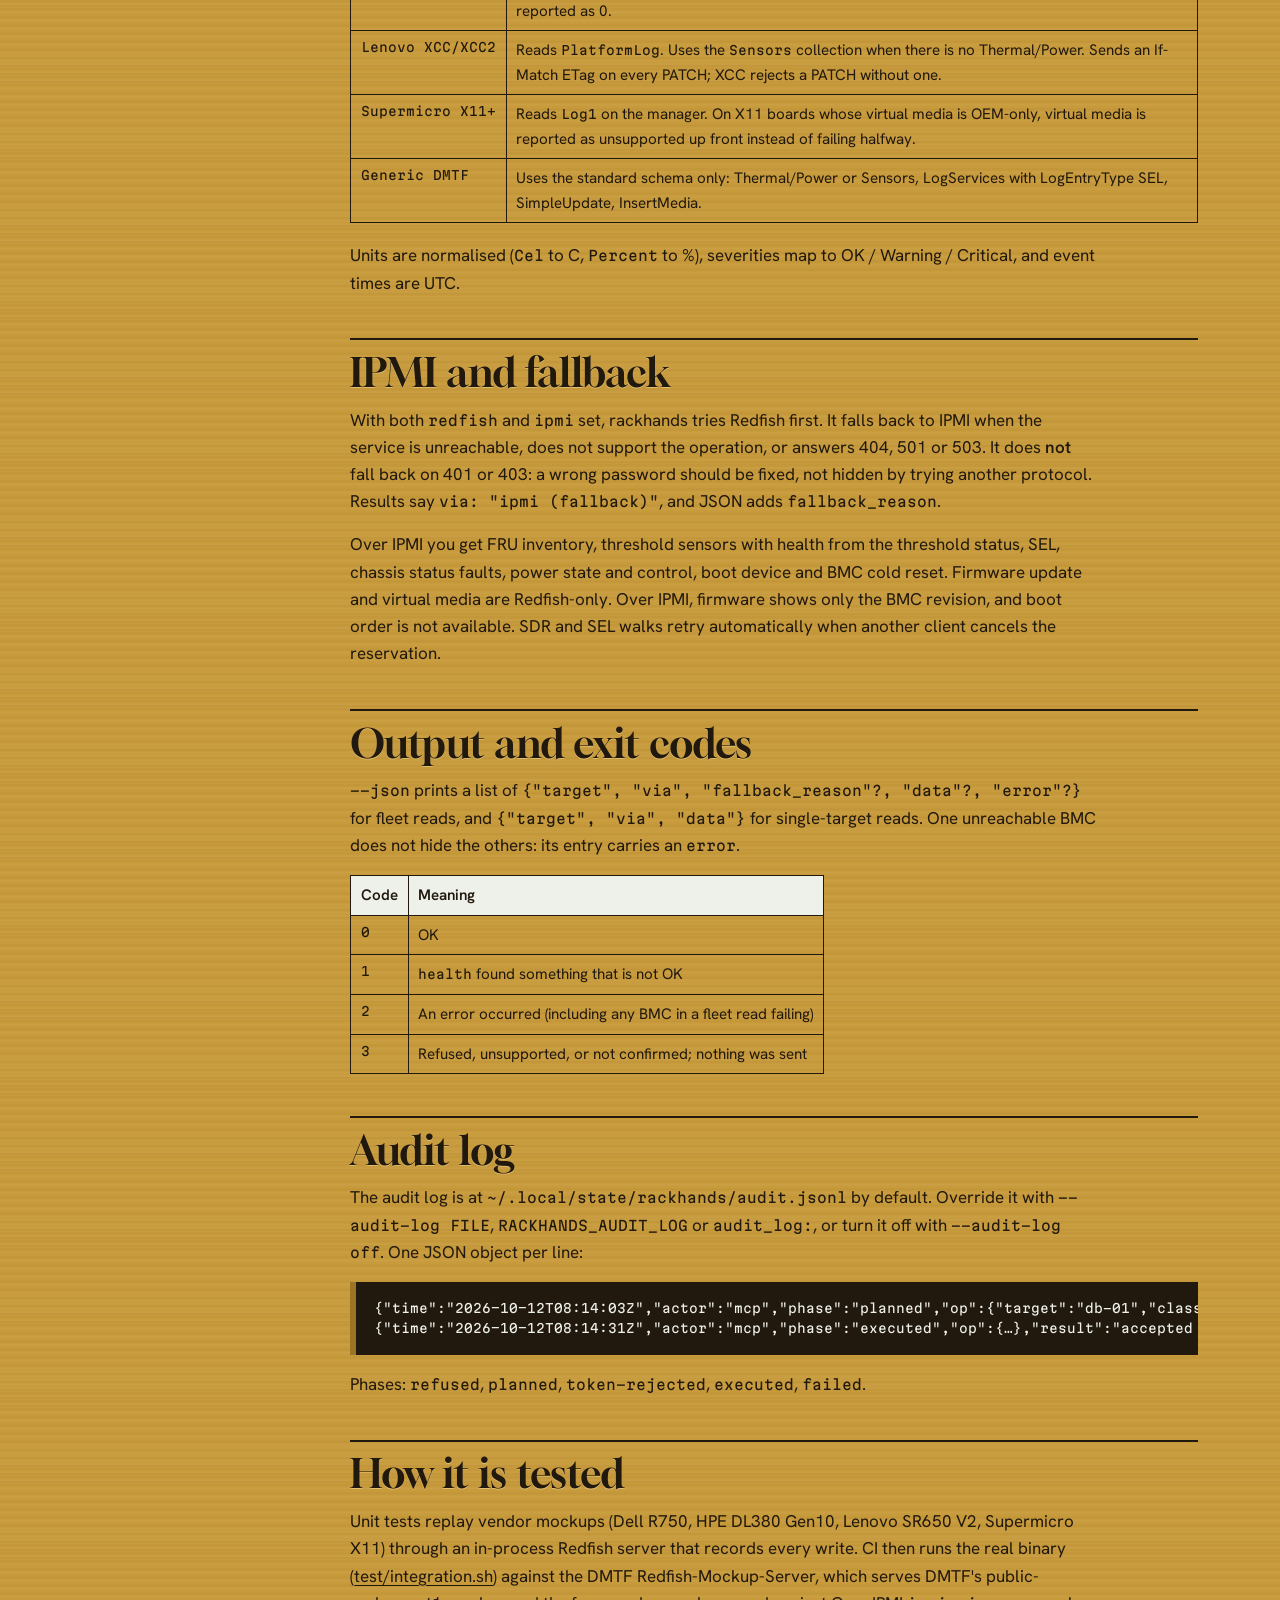
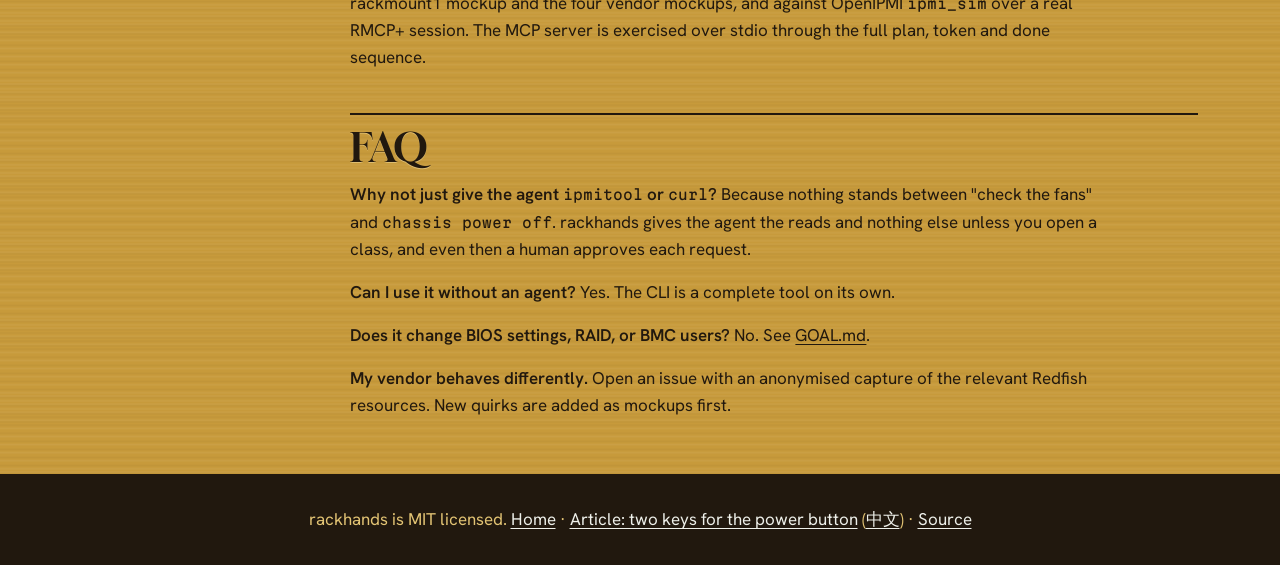
==== commit c2be2064: "Report the effective privilege of the BMC account and warn when it can power off a read-only target " ====
--- a/site/docs/index.html
+++ b/site/docs/index.html
@@ -102,7 +102,7 @@
 <thead><tr><th scope="col">Command</th><th scope="col">What you get</th></tr></thead>
 <tbody>
 <tr><td>rackhands targets</td><td>Configured BMCs, addresses, tags and the dangerous classes each one effectively has enabled right now.</td></tr>
-<tr><td>rackhands inventory [T…]</td><td>Vendor, model, serial, BIOS and BMC firmware, CPU and memory summary, power state.</td></tr>
+<tr><td>rackhands inventory [T…]</td><td>Vendor, model, serial, BIOS and BMC firmware, CPU and memory summary, power state, and the effective privilege of the account rackhands logs in with (see <a href="#readonly">read-only account</a>).</td></tr>
 <tr><td>rackhands health [T…]</td><td>Overall OK / Warning / Critical plus every component that is not OK. It uses vendor rollups where they exist (iDRAC subsystem rollups, iLO AggregateHealthStatus), and exits 1 if anything is unhealthy.</td></tr>
 <tr><td>rackhands power [T…]</td><td>Power state.</td></tr>
 <tr><td>rackhands sensors T [--kind K] [--problems]</td><td>Temperatures, fans, voltages, PSUs and power draw, with the critical threshold and health. K is one of <code>temperature</code>, <code>fan</code>, <code>voltage</code>, <code>psu</code>, <code>power</code>.</td></tr>
@@ -139,7 +139,12 @@
 <li><strong>Confirmation.</strong> On the CLI you type the name, or pass <code>--yes NAME</code>. With no terminal and no <code>--yes</code>, rackhands refuses. Over MCP the first call returns the plan and a token. The token is HMAC-signed, valid for 2 minutes and usable once. It is bound to the target, class, action, arguments and the protocol that will carry the request.</li>
 <li><strong>Audit.</strong> Every refusal, plan, rejected token, execution and failure is appended to a JSONL file.</li>
 </ol>
-<p>Recommended setup: give agents a read-only BMC account, and keep a separate, privileged config for humans.</p>
+<h3 id="readonly">Defence in depth: a read-only BMC account</h3>
+<p><strong>Give agents a read-only BMC account, and keep a separate, privileged config for humans.</strong> The gate above is enforced by rackhands. The strongest guarantee is enforced by the BMC: an account with the Redfish <code>ReadOnly</code> role (on iLO, an account without the Virtual Power and Reset, iLO Config, Virtual Media and Host BIOS privileges) or the IPMI <code>User</code> privilege cannot power anything off, whatever program holds the password. Every read command works with such an account.</p>
+<p><code>rackhands inventory</code> and the MCP <code>get_inventory</code> tool report the effective privilege of the account each target logs in with, under <code>account</code>: <code>role</code>, <code>can_control</code>, <code>privileges</code> and where it came from. Over Redfish rackhands finds its own user in <code>AccountService/Accounts</code> and reads <code>RoleId</code> and the role's privileges, or the iLO <code>Oem.Hpe.Privileges</code> flags. Over IPMI it uses Get Session Info and Get User Access, and a read-only IPMI account that is refused an Administrator session gets a User session instead. When a target has no dangerous <code>allow:</code> classes but its account could power it off, rackhands adds a <code>warning</code> (and prints <code>WARN</code> on stderr). This is detection only: rackhands never changes BMC accounts. When the BMC hides AccountService from the account, the role is <code>Unknown</code>.</p>
+<pre class="term"><span class="pr">$</span> rackhands --json inventory x11 | jq '.[0].data.account'
+{"user": "ADMIN", "role": "Administrator", "can_control": true,
+ "warning": "logs in as Administrator, which can power off or reconfigure this machine, but no dangerous class is allowed for it; use a read-only BMC account (Redfish ReadOnly role, IPMI User privilege)", …}</pre>
 
 <h2 id="mcp">MCP server</h2>
 <pre class="term">{"mcpServers": {"rackhands": {
@@ -147,6 +152,7 @@
   "args": ["mcp"],
   "env": {"BMC_PASSWORD": "…"}
 }}}</pre>
+<p><strong>Point the MCP server at a config whose BMC accounts are read-only</strong> (Redfish <code>ReadOnly</code>, IPMI <code>User</code>); <code>get_inventory</code> shows each account's effective role and warns about over-privileged ones (<a href="#readonly">details</a>).</p>
 <p>Add <code>"--allow", "power"</code> to <code>args</code> to expose <code>power_action</code>, and nothing else. Use <code>--config</code> to point at a specific targets file.</p>
 <table class="ref">
 <thead><tr><th scope="col">Tool</th><th scope="col">Arguments</th></tr></thead>
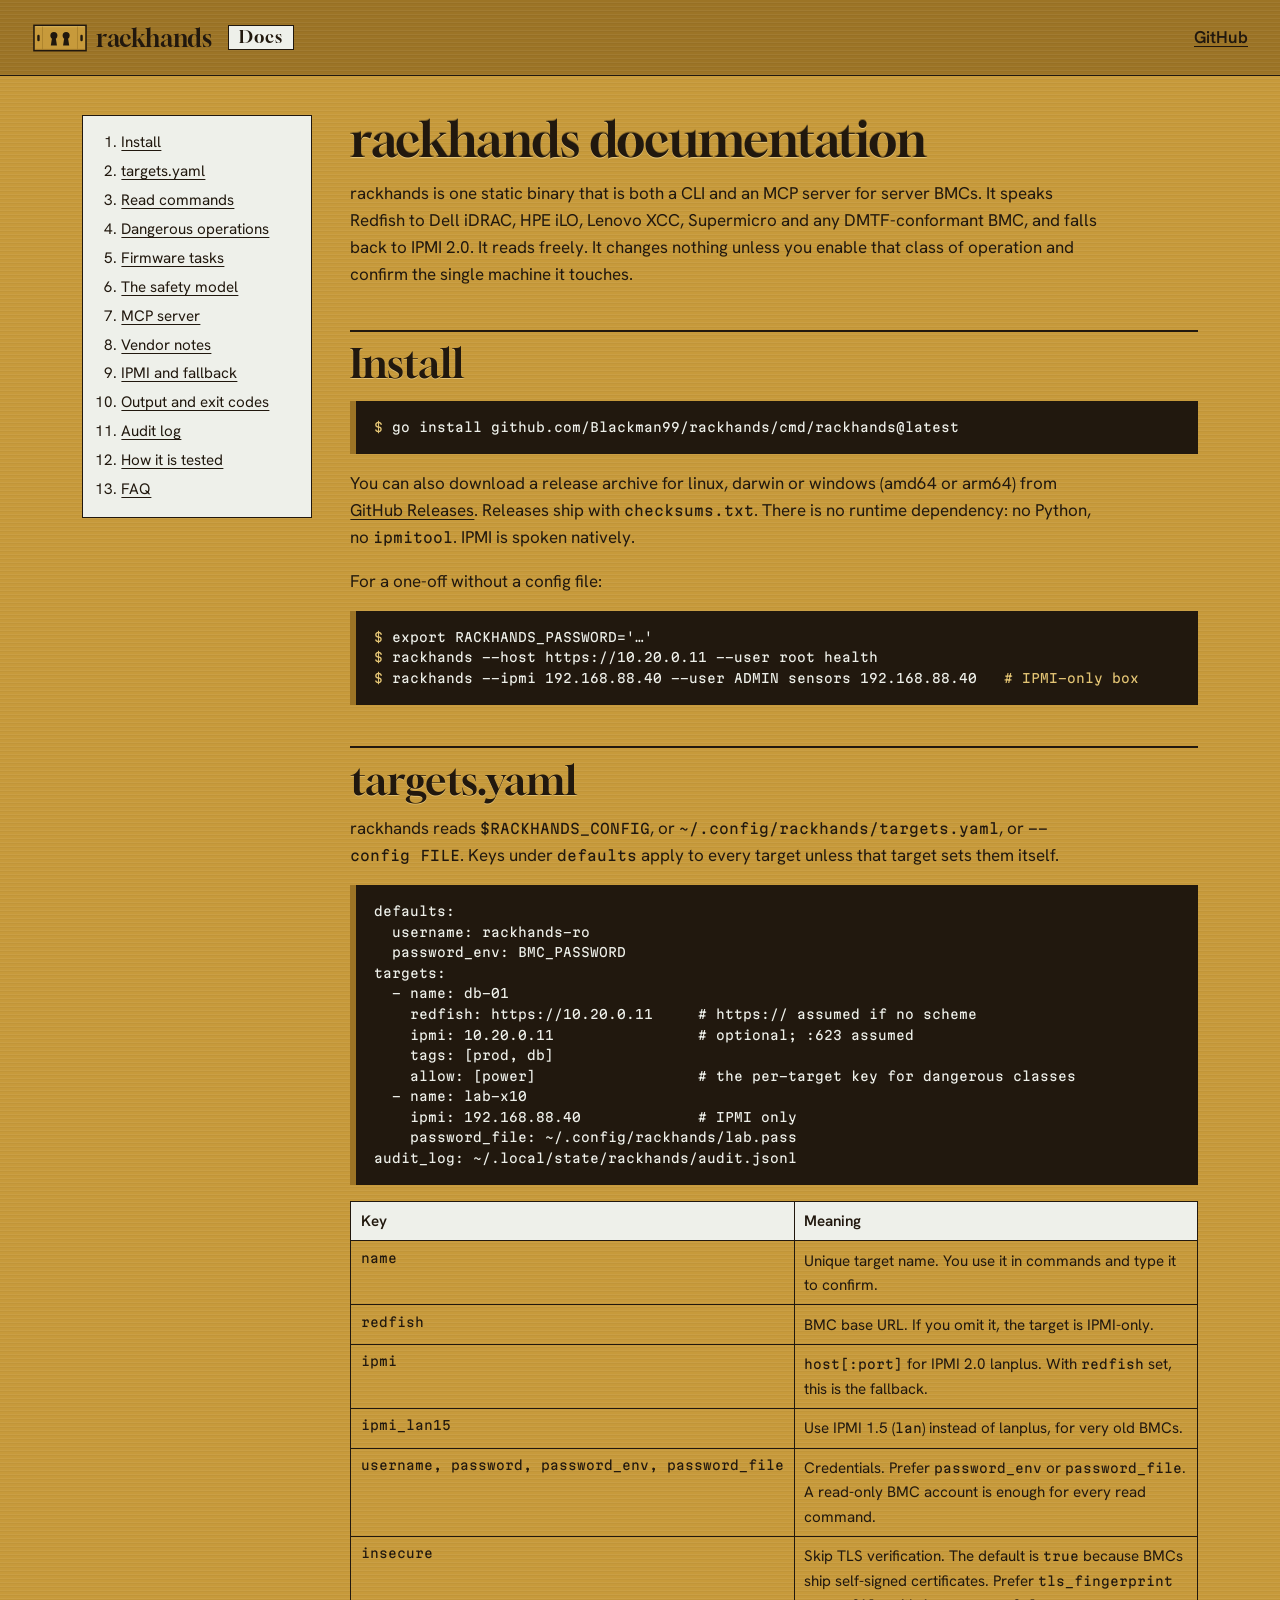
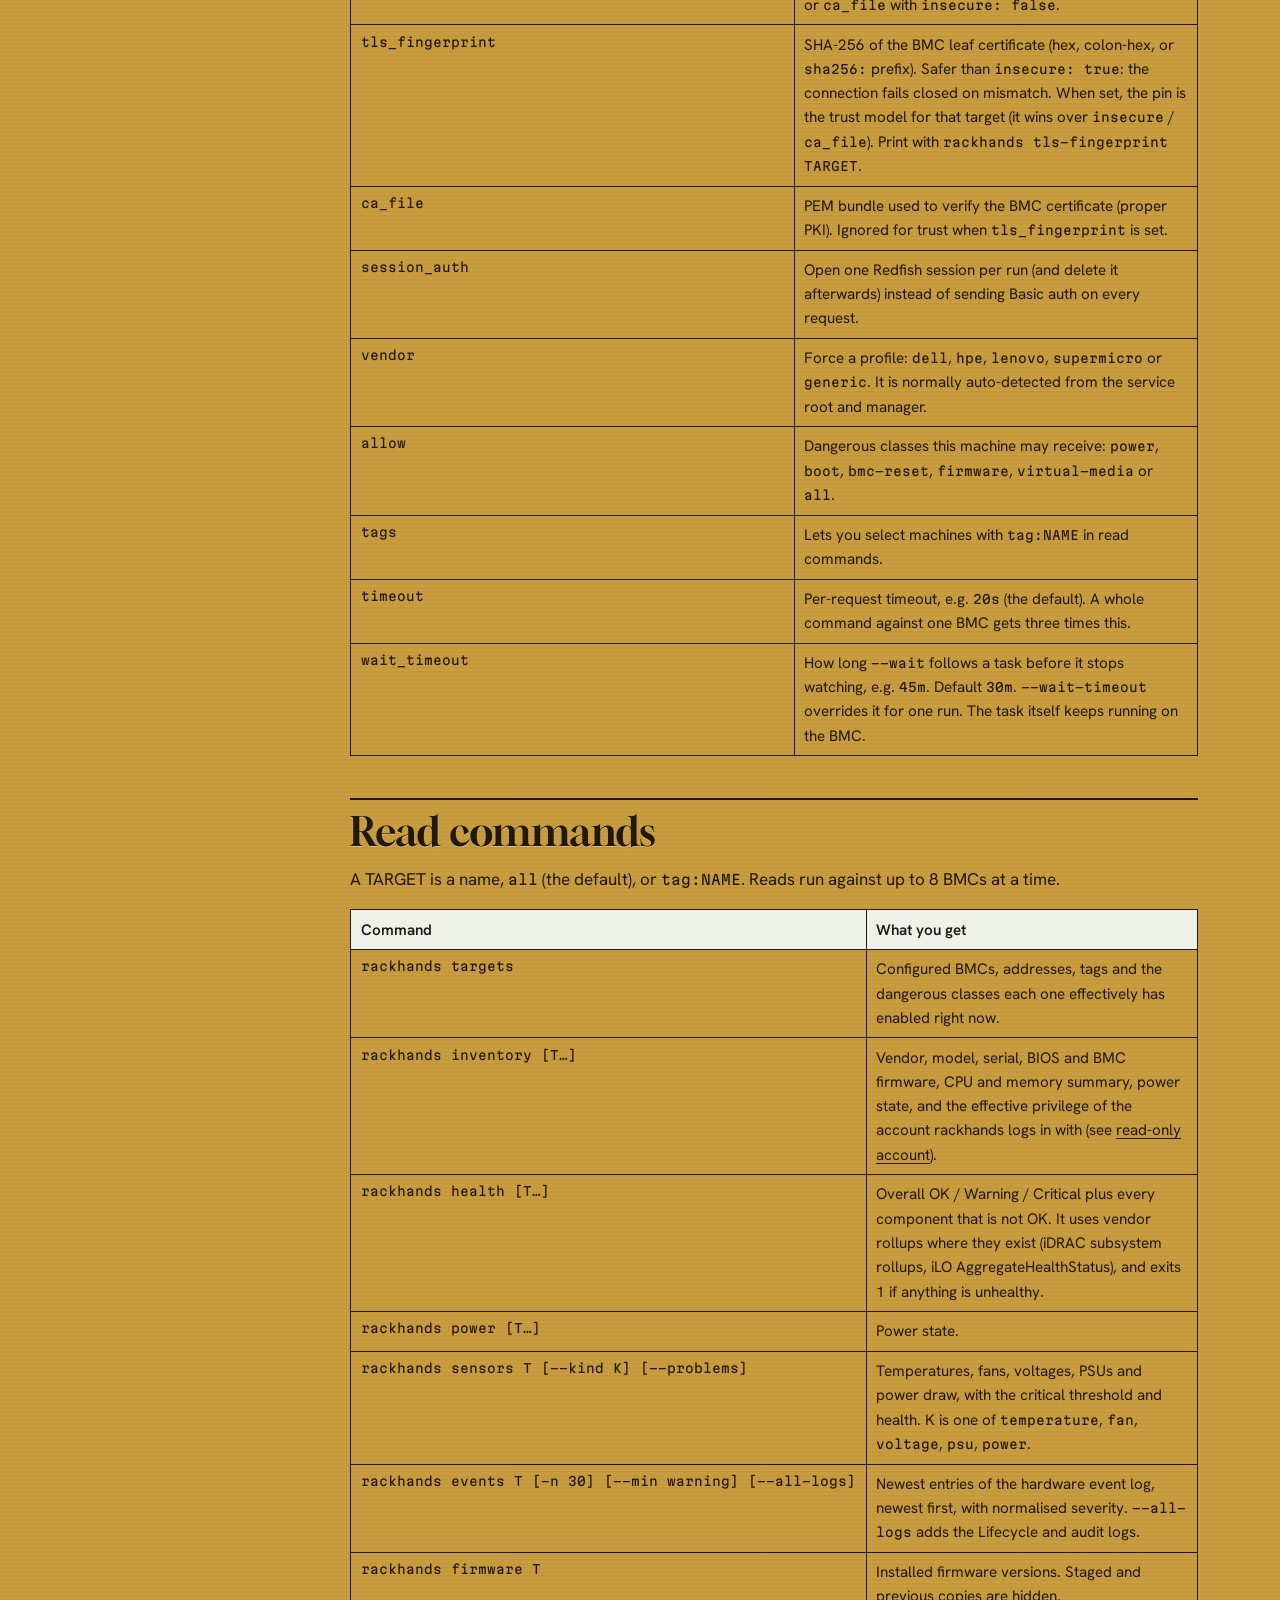
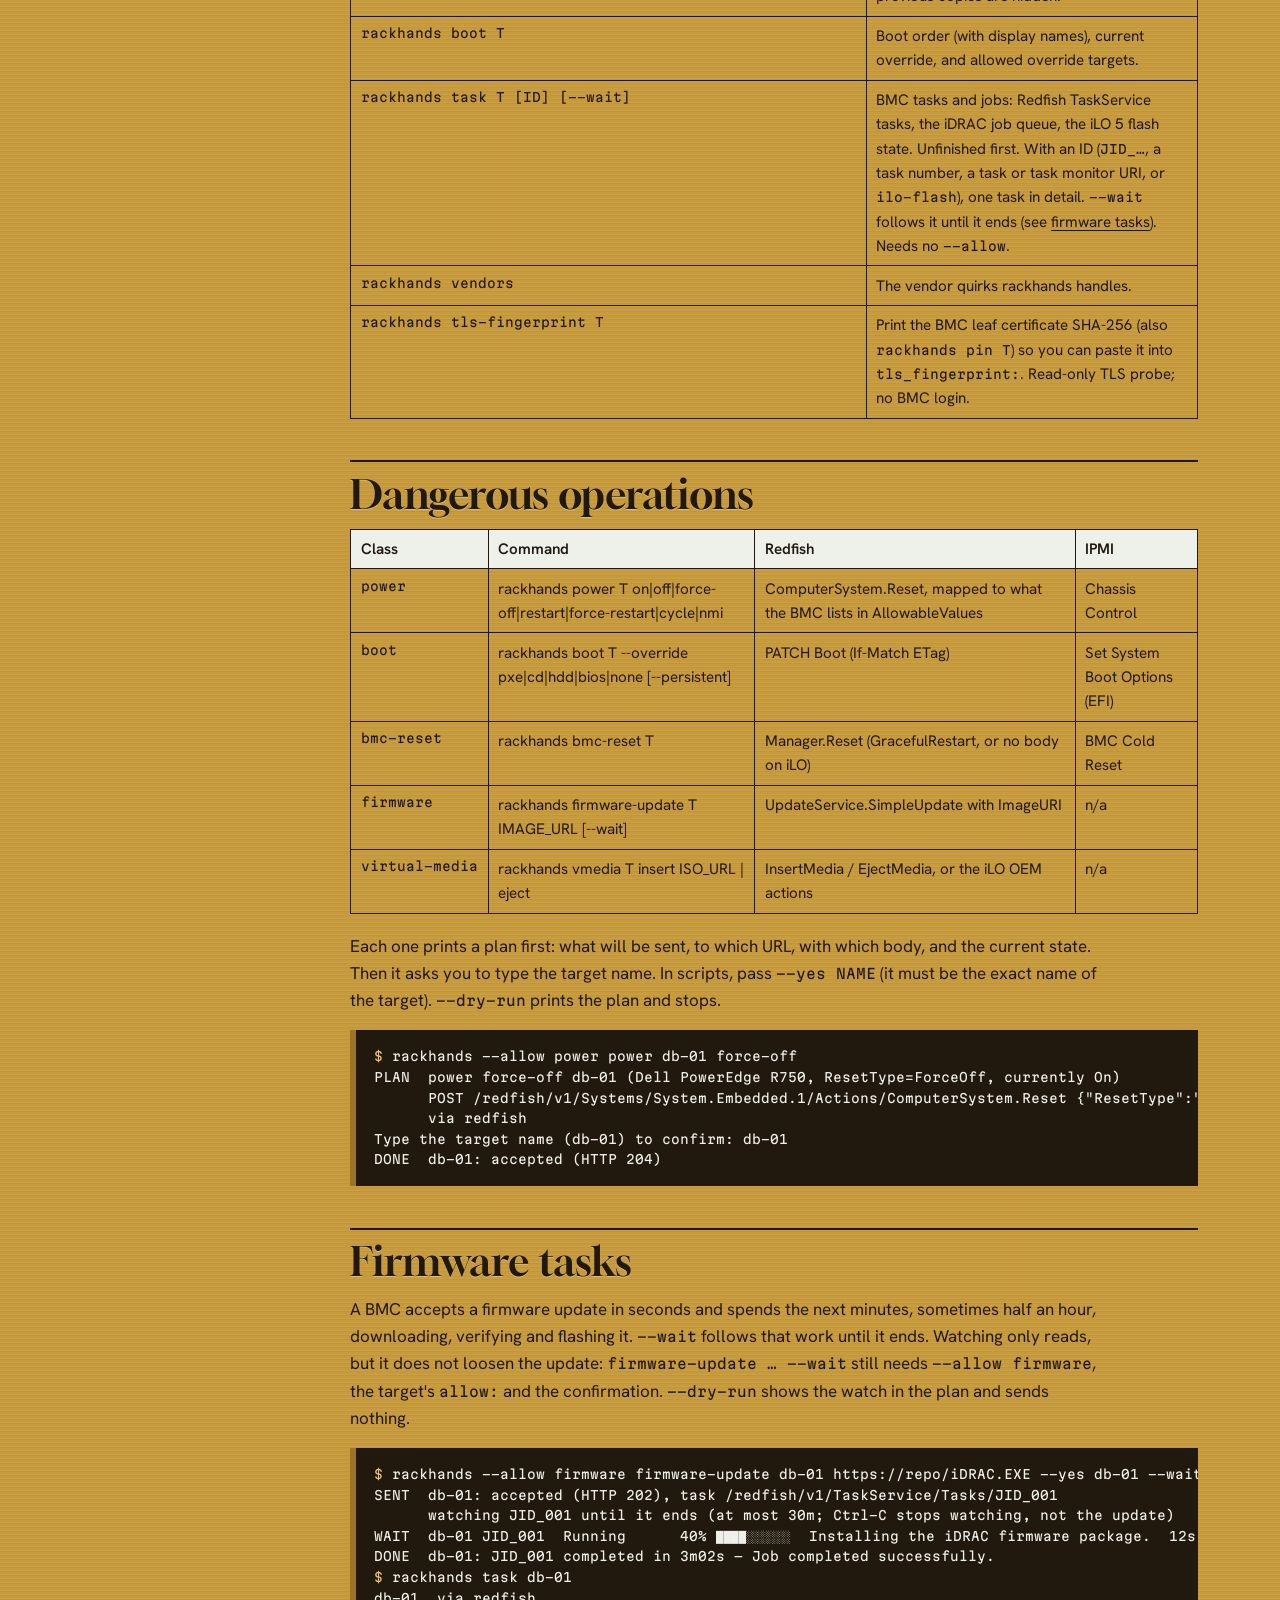
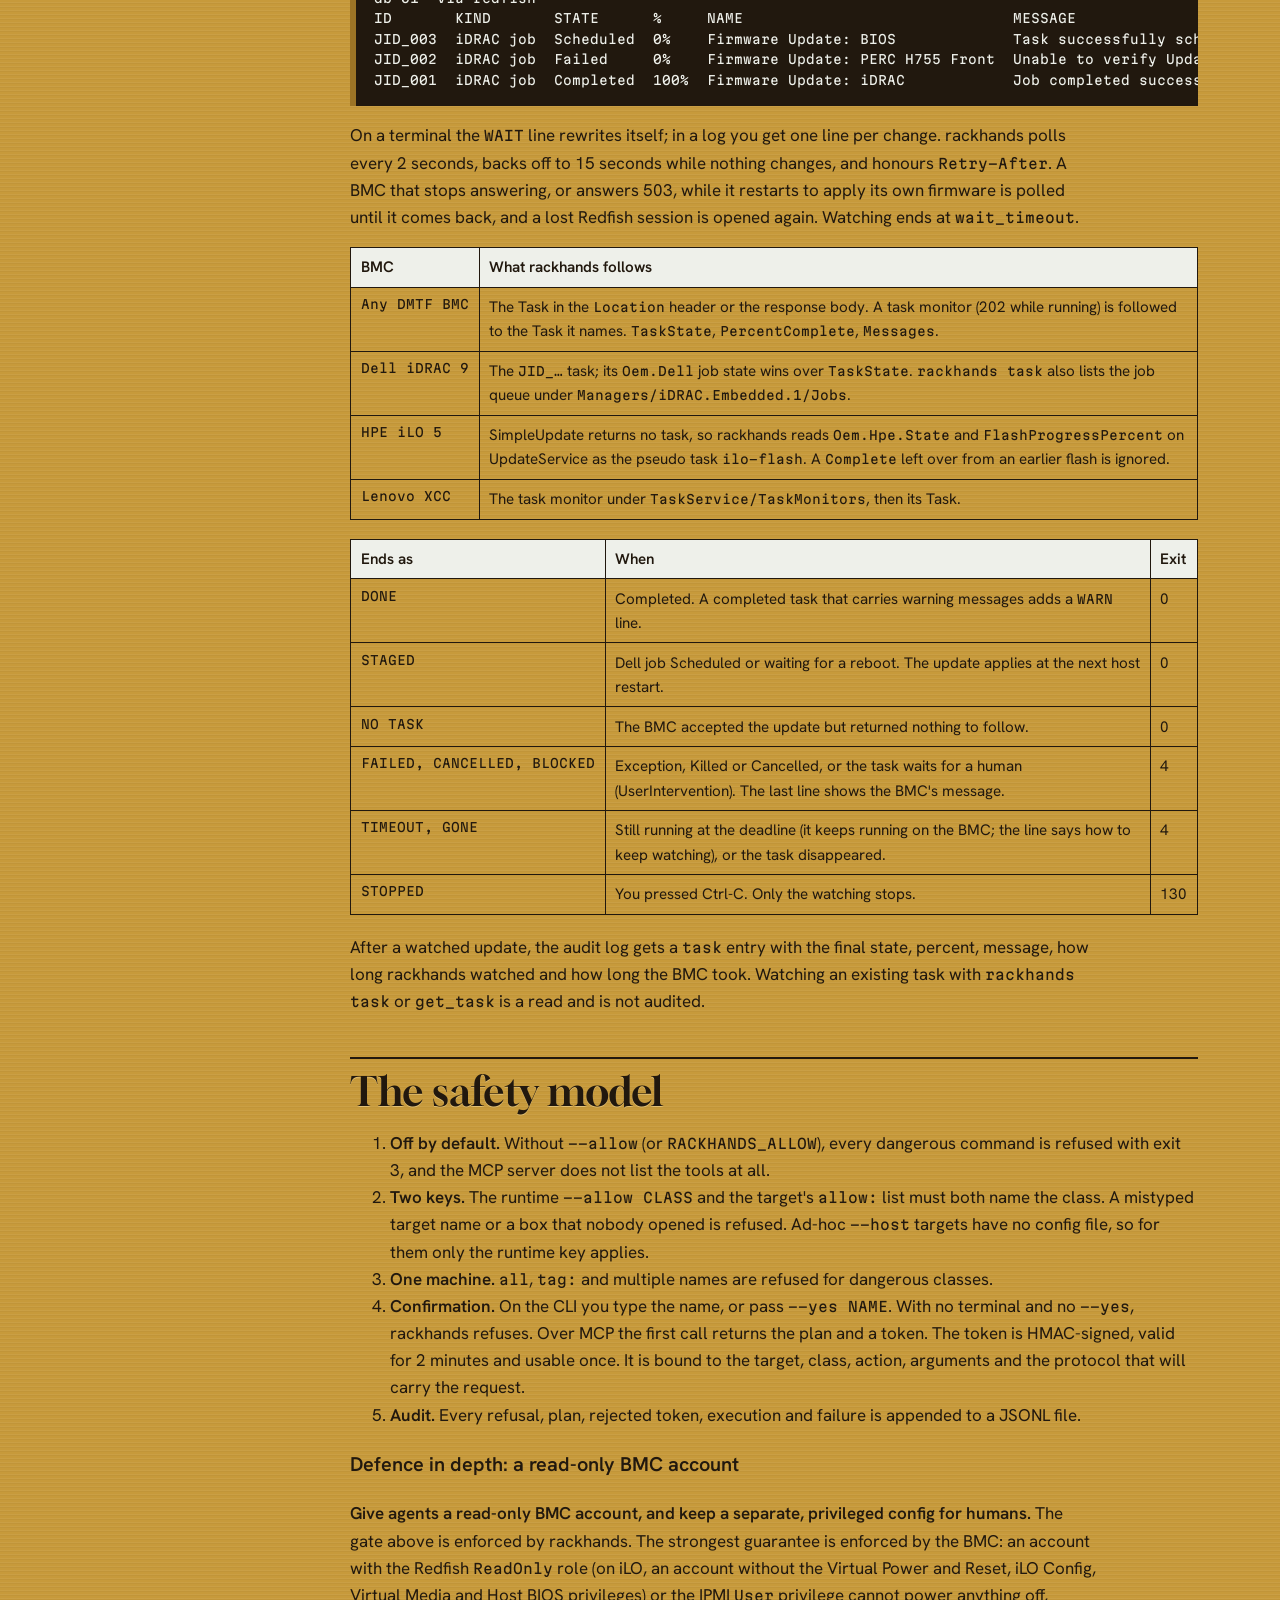
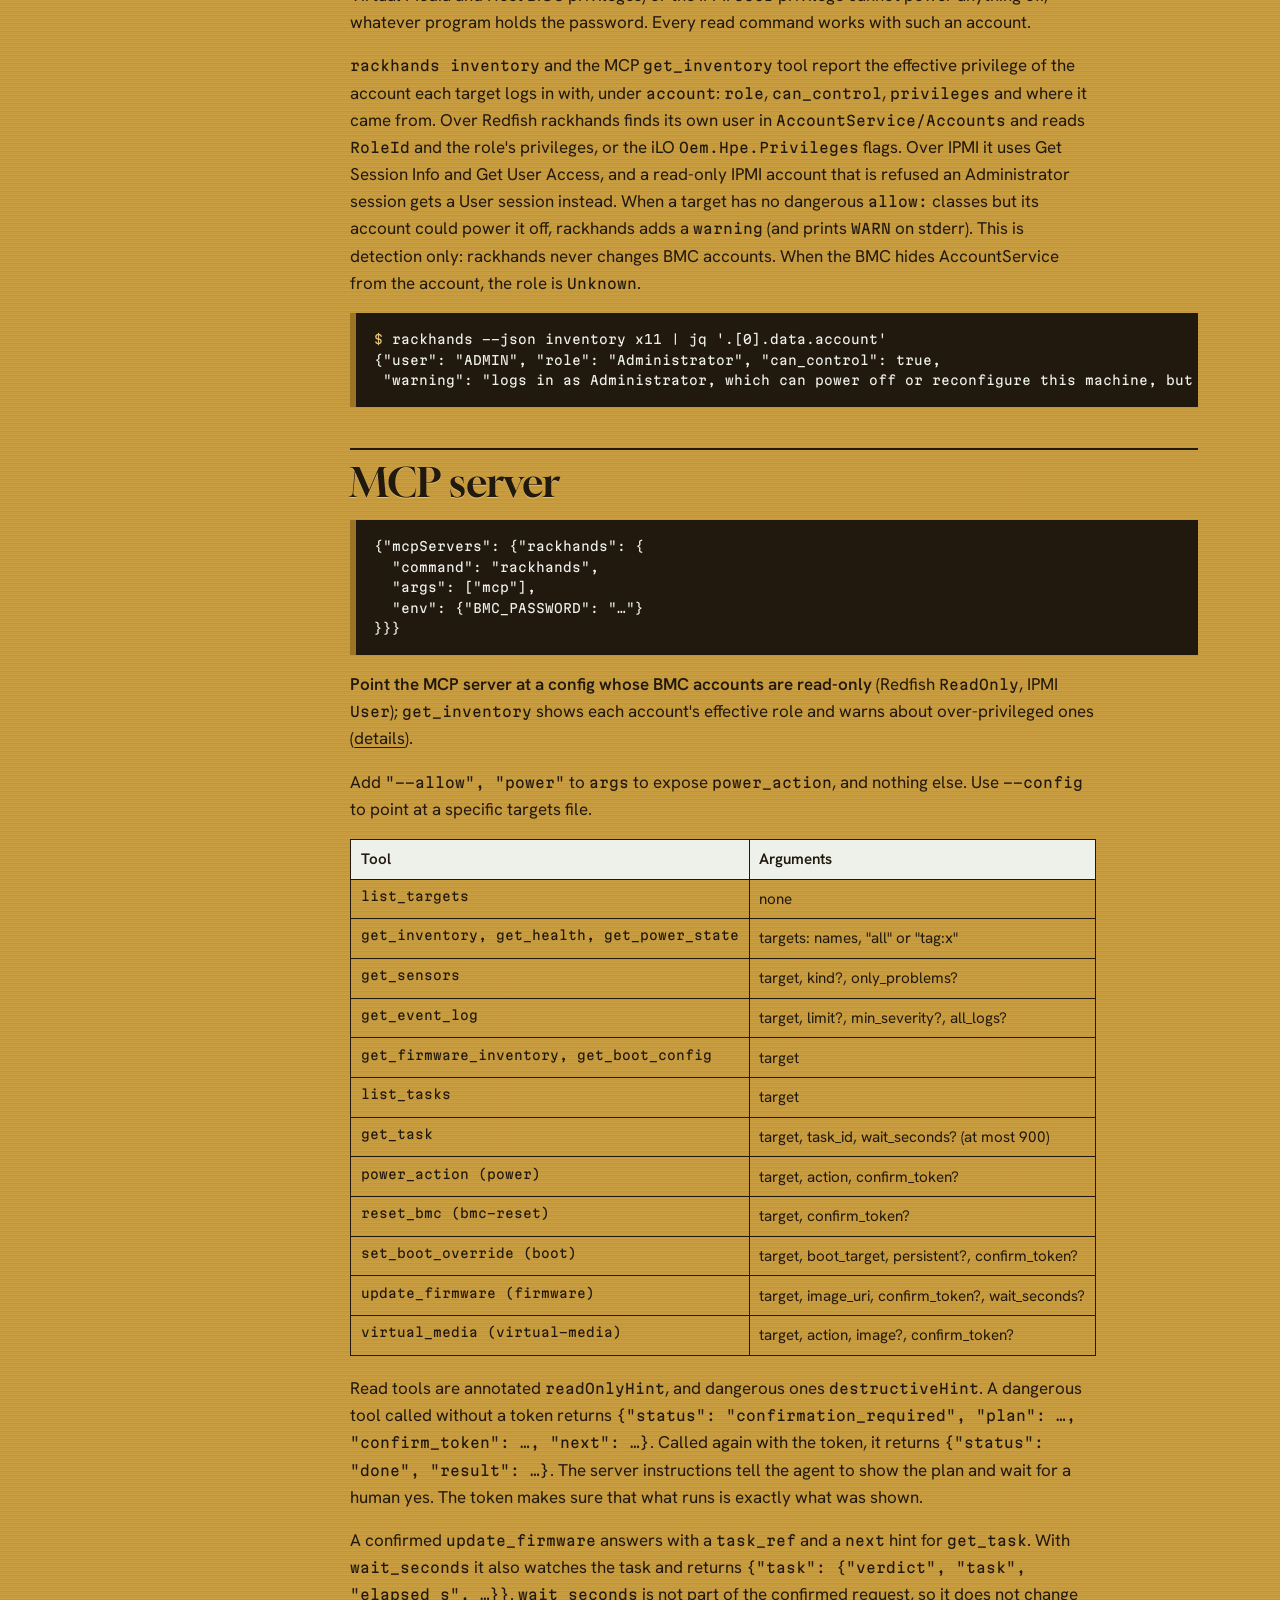
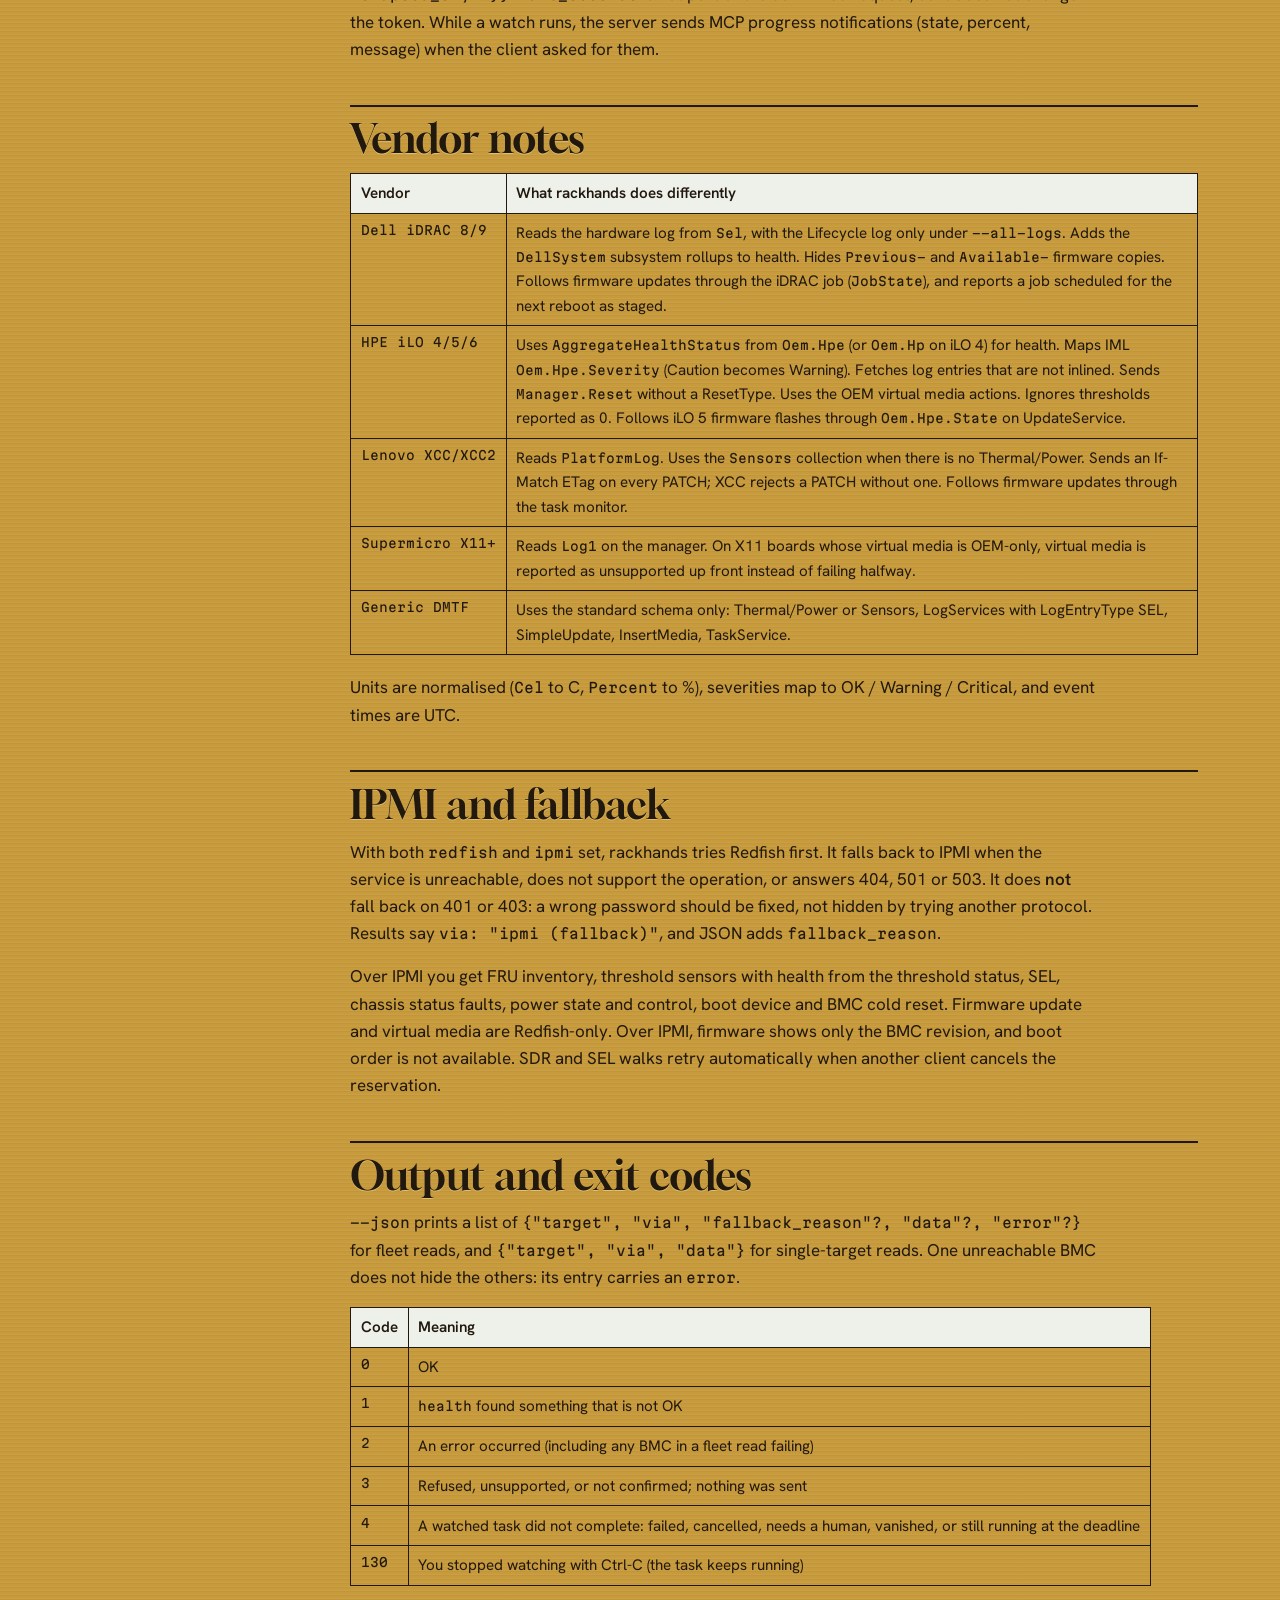
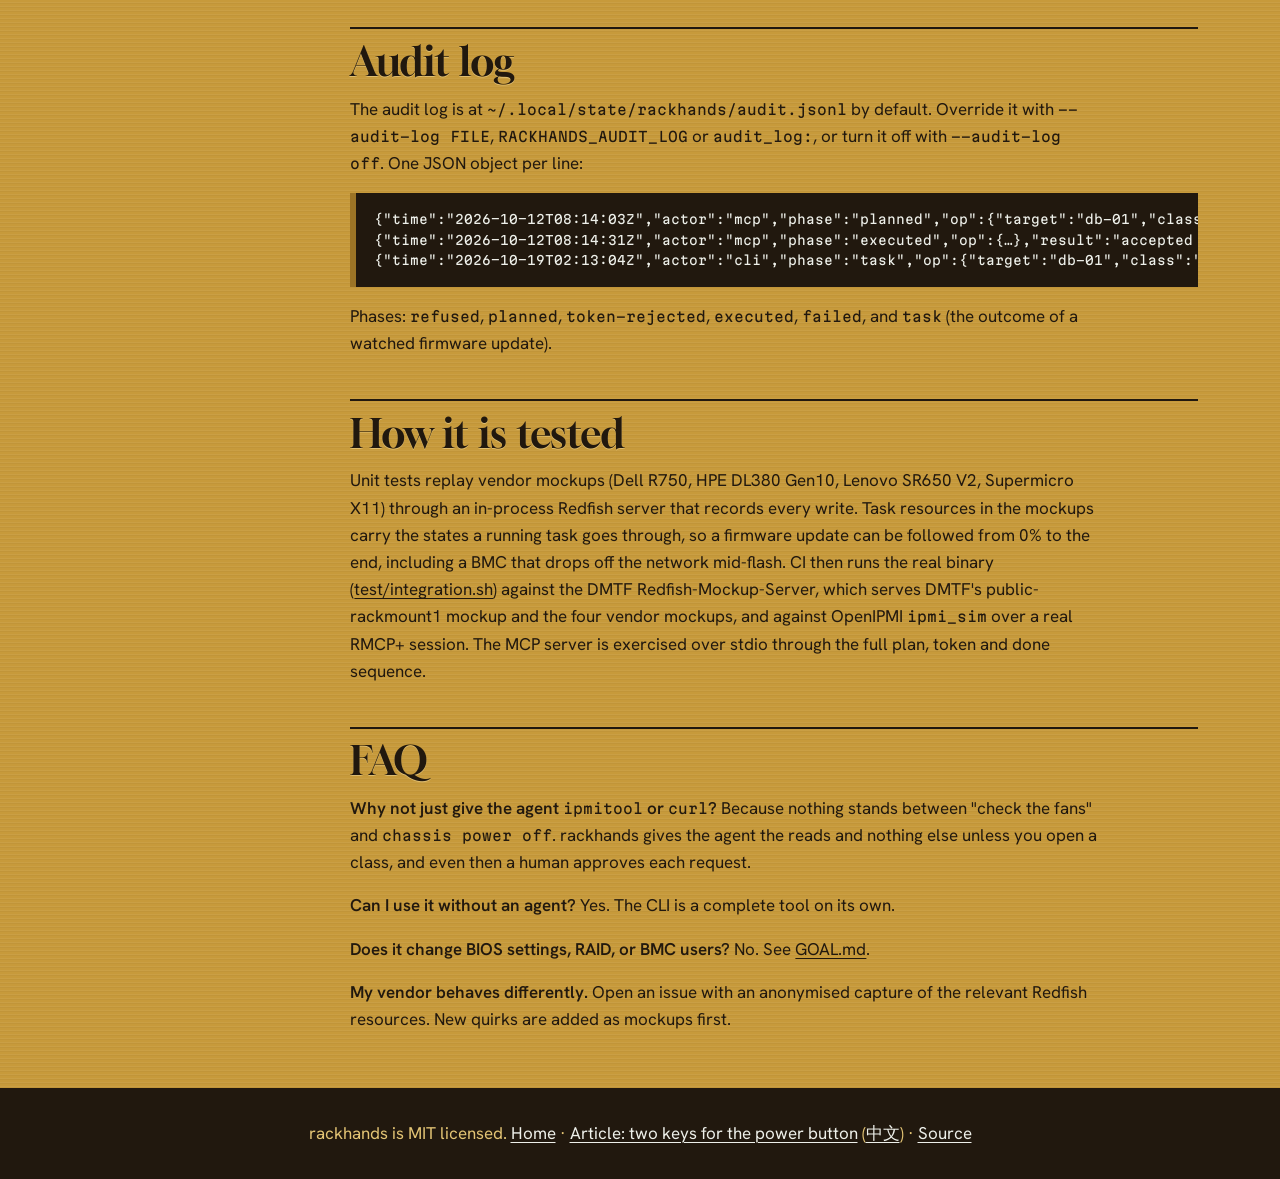
==== commit 7ee9eaf3: "feat: follow firmware update tasks to the end (--wait, rackhands task, MCP get_task) ROADMAP v0.2: t" ====
--- a/site/docs/index.html
+++ b/site/docs/index.html
@@ -40,6 +40,7 @@
     <li><a href="#config">targets.yaml</a></li>
     <li><a href="#reads">Read commands</a></li>
     <li><a href="#danger">Dangerous operations</a></li>
+    <li><a href="#tasks">Firmware tasks</a></li>
     <li><a href="#safety">The safety model</a></li>
     <li><a href="#mcp">MCP server</a></li>
     <li><a href="#vendors">Vendor notes</a></li>
@@ -94,6 +95,7 @@
 <tr><td>allow</td><td>Dangerous classes this machine may receive: <code>power</code>, <code>boot</code>, <code>bmc-reset</code>, <code>firmware</code>, <code>virtual-media</code> or <code>all</code>.</td></tr>
 <tr><td>tags</td><td>Lets you select machines with <code>tag:NAME</code> in read commands.</td></tr>
 <tr><td>timeout</td><td>Per-request timeout, e.g. <code>20s</code> (the default). A whole command against one BMC gets three times this.</td></tr>
+<tr><td>wait_timeout</td><td>How long <code>--wait</code> follows a task before it stops watching, e.g. <code>45m</code>. Default <code>30m</code>. <code>--wait-timeout</code> overrides it for one run. The task itself keeps running on the BMC.</td></tr>
 </tbody></table>
 
 <h2 id="reads">Read commands</h2>
@@ -109,6 +111,7 @@
 <tr><td>rackhands events T [-n 30] [--min warning] [--all-logs]</td><td>Newest entries of the hardware event log, newest first, with normalised severity. <code>--all-logs</code> adds the Lifecycle and audit logs.</td></tr>
 <tr><td>rackhands firmware T</td><td>Installed firmware versions. Staged and previous copies are hidden.</td></tr>
 <tr><td>rackhands boot T</td><td>Boot order (with display names), current override, and allowed override targets.</td></tr>
+<tr><td>rackhands task T [ID] [--wait]</td><td>BMC tasks and jobs: Redfish TaskService tasks, the iDRAC job queue, the iLO 5 flash state. Unfinished first. With an ID (<code>JID_…</code>, a task number, a task or task monitor URI, or <code>ilo-flash</code>), one task in detail. <code>--wait</code> follows it until it ends (see <a href="#tasks">firmware tasks</a>). Needs no <code>--allow</code>.</td></tr>
 <tr><td>rackhands vendors</td><td>The vendor quirks rackhands handles.</td></tr>
 <tr><td>rackhands tls-fingerprint T</td><td>Print the BMC leaf certificate SHA-256 (also <code>rackhands pin T</code>) so you can paste it into <code>tls_fingerprint:</code>. Read-only TLS probe; no BMC login.</td></tr>
 </tbody></table>
@@ -120,7 +123,7 @@
 <tr><td>power</td><td>rackhands power T on|off|force-off|restart|force-restart|cycle|nmi</td><td>ComputerSystem.Reset, mapped to what the BMC lists in AllowableValues</td><td>Chassis Control</td></tr>
 <tr><td>boot</td><td>rackhands boot T --override pxe|cd|hdd|bios|none [--persistent]</td><td>PATCH Boot (If-Match ETag)</td><td>Set System Boot Options (EFI)</td></tr>
 <tr><td>bmc-reset</td><td>rackhands bmc-reset T</td><td>Manager.Reset (GracefulRestart, or no body on iLO)</td><td>BMC Cold Reset</td></tr>
-<tr><td>firmware</td><td>rackhands firmware-update T IMAGE_URL</td><td>UpdateService.SimpleUpdate with ImageURI</td><td>n/a</td></tr>
+<tr><td>firmware</td><td>rackhands firmware-update T IMAGE_URL [--wait]</td><td>UpdateService.SimpleUpdate with ImageURI</td><td>n/a</td></tr>
 <tr><td>virtual-media</td><td>rackhands vmedia T insert ISO_URL | eject</td><td>InsertMedia / EjectMedia, or the iLO OEM actions</td><td>n/a</td></tr>
 </tbody></table>
 <p>Each one prints a plan first: what will be sent, to which URL, with which body, and the current state. Then it asks you to type the target name. In scripts, pass <code>--yes NAME</code> (it must be the exact name of the target). <code>--dry-run</code> prints the plan and stops.</p>
@@ -130,6 +133,40 @@
       via redfish
 Type the target name (db-01) to confirm: db-01
 DONE  db-01: accepted (HTTP 204)</pre>
+
+<h2 id="tasks">Firmware tasks</h2>
+<p>A BMC accepts a firmware update in seconds and spends the next minutes, sometimes half an hour, downloading, verifying and flashing it. <code>--wait</code> follows that work until it ends. Watching only reads, but it does not loosen the update: <code>firmware-update … --wait</code> still needs <code>--allow firmware</code>, the target's <code>allow:</code> and the confirmation. <code>--dry-run</code> shows the watch in the plan and sends nothing.</p>
+<pre class="term"><span class="pr">$</span> rackhands --allow firmware firmware-update db-01 https://repo/iDRAC.EXE --yes db-01 --wait
+SENT  db-01: accepted (HTTP 202), task /redfish/v1/TaskService/Tasks/JID_001
+      watching JID_001 until it ends (at most 30m; Ctrl-C stops watching, not the update)
+WAIT  db-01 JID_001  Running      40% ████░░░░░░  Installing the iDRAC firmware package.  12s
+DONE  db-01: JID_001 completed in 3m02s — Job completed successfully.
+<span class="pr">$</span> rackhands task db-01
+db-01  via redfish
+ID       KIND       STATE      %     NAME                              MESSAGE
+JID_003  iDRAC job  Scheduled  0%    Firmware Update: BIOS             Task successfully scheduled.
+JID_002  iDRAC job  Failed     0%    Firmware Update: PERC H755 Front  Unable to verify Update Package signature.
+JID_001  iDRAC job  Completed  100%  Firmware Update: iDRAC            Job completed successfully.</pre>
+<p>On a terminal the <code>WAIT</code> line rewrites itself; in a log you get one line per change. rackhands polls every 2 seconds, backs off to 15 seconds while nothing changes, and honours <code>Retry-After</code>. A BMC that stops answering, or answers 503, while it restarts to apply its own firmware is polled until it comes back, and a lost Redfish session is opened again. Watching ends at <code>wait_timeout</code>.</p>
+<table class="ref">
+<thead><tr><th scope="col">BMC</th><th scope="col">What rackhands follows</th></tr></thead>
+<tbody>
+<tr><td>Any DMTF BMC</td><td>The Task in the <code>Location</code> header or the response body. A task monitor (202 while running) is followed to the Task it names. <code>TaskState</code>, <code>PercentComplete</code>, <code>Messages</code>.</td></tr>
+<tr><td>Dell iDRAC 9</td><td>The <code>JID_…</code> task; its <code>Oem.Dell</code> job state wins over <code>TaskState</code>. <code>rackhands task</code> also lists the job queue under <code>Managers/iDRAC.Embedded.1/Jobs</code>.</td></tr>
+<tr><td>HPE iLO 5</td><td>SimpleUpdate returns no task, so rackhands reads <code>Oem.Hpe.State</code> and <code>FlashProgressPercent</code> on UpdateService as the pseudo task <code>ilo-flash</code>. A <code>Complete</code> left over from an earlier flash is ignored.</td></tr>
+<tr><td>Lenovo XCC</td><td>The task monitor under <code>TaskService/TaskMonitors</code>, then its Task.</td></tr>
+</tbody></table>
+<table class="ref">
+<thead><tr><th scope="col">Ends as</th><th scope="col">When</th><th scope="col">Exit</th></tr></thead>
+<tbody>
+<tr><td>DONE</td><td>Completed. A completed task that carries warning messages adds a <code>WARN</code> line.</td><td>0</td></tr>
+<tr><td>STAGED</td><td>Dell job Scheduled or waiting for a reboot. The update applies at the next host restart.</td><td>0</td></tr>
+<tr><td>NO TASK</td><td>The BMC accepted the update but returned nothing to follow.</td><td>0</td></tr>
+<tr><td>FAILED, CANCELLED, BLOCKED</td><td>Exception, Killed or Cancelled, or the task waits for a human (UserIntervention). The last line shows the BMC's message.</td><td>4</td></tr>
+<tr><td>TIMEOUT, GONE</td><td>Still running at the deadline (it keeps running on the BMC; the line says how to keep watching), or the task disappeared.</td><td>4</td></tr>
+<tr><td>STOPPED</td><td>You pressed Ctrl-C. Only the watching stops.</td><td>130</td></tr>
+</tbody></table>
+<p>After a watched update, the audit log gets a <code>task</code> entry with the final state, percent, message, how long rackhands watched and how long the BMC took. Watching an existing task with <code>rackhands task</code> or <code>get_task</code> is a read and is not audited.</p>
 
 <h2 id="safety">The safety model</h2>
 <ol>
@@ -162,23 +199,26 @@
 <tr><td>get_sensors</td><td>target, kind?, only_problems?</td></tr>
 <tr><td>get_event_log</td><td>target, limit?, min_severity?, all_logs?</td></tr>
 <tr><td>get_firmware_inventory, get_boot_config</td><td>target</td></tr>
+<tr><td>list_tasks</td><td>target</td></tr>
+<tr><td>get_task</td><td>target, task_id, wait_seconds? (at most 900)</td></tr>
 <tr><td>power_action (power)</td><td>target, action, confirm_token?</td></tr>
 <tr><td>reset_bmc (bmc-reset)</td><td>target, confirm_token?</td></tr>
 <tr><td>set_boot_override (boot)</td><td>target, boot_target, persistent?, confirm_token?</td></tr>
-<tr><td>update_firmware (firmware)</td><td>target, image_uri, confirm_token?</td></tr>
+<tr><td>update_firmware (firmware)</td><td>target, image_uri, confirm_token?, wait_seconds?</td></tr>
 <tr><td>virtual_media (virtual-media)</td><td>target, action, image?, confirm_token?</td></tr>
 </tbody></table>
 <p>Read tools are annotated <code>readOnlyHint</code>, and dangerous ones <code>destructiveHint</code>. A dangerous tool called without a token returns <code>{"status": "confirmation_required", "plan": …, "confirm_token": …, "next": …}</code>. Called again with the token, it returns <code>{"status": "done", "result": …}</code>. The server instructions tell the agent to show the plan and wait for a human yes. The token makes sure that what runs is exactly what was shown.</p>
+<p>A confirmed <code>update_firmware</code> answers with a <code>task_ref</code> and a <code>next</code> hint for <code>get_task</code>. With <code>wait_seconds</code> it also watches the task and returns <code>{"task": {"verdict", "task", "elapsed_s", …}}</code>. <code>wait_seconds</code> is not part of the confirmed request, so it does not change the token. While a watch runs, the server sends MCP progress notifications (state, percent, message) when the client asked for them.</p>
 
 <h2 id="vendors">Vendor notes</h2>
 <table class="ref">
 <thead><tr><th scope="col">Vendor</th><th scope="col">What rackhands does differently</th></tr></thead>
 <tbody>
-<tr><td>Dell iDRAC 8/9</td><td>Reads the hardware log from <code>Sel</code>, with the Lifecycle log only under <code>--all-logs</code>. Adds the <code>DellSystem</code> subsystem rollups to health. Hides <code>Previous-</code> and <code>Available-</code> firmware copies.</td></tr>
-<tr><td>HPE iLO 4/5/6</td><td>Uses <code>AggregateHealthStatus</code> from <code>Oem.Hpe</code> (or <code>Oem.Hp</code> on iLO 4) for health. Maps IML <code>Oem.Hpe.Severity</code> (Caution becomes Warning). Fetches log entries that are not inlined. Sends <code>Manager.Reset</code> without a ResetType. Uses the OEM virtual media actions. Ignores thresholds reported as 0.</td></tr>
-<tr><td>Lenovo XCC/XCC2</td><td>Reads <code>PlatformLog</code>. Uses the <code>Sensors</code> collection when there is no Thermal/Power. Sends an If-Match ETag on every PATCH; XCC rejects a PATCH without one.</td></tr>
+<tr><td>Dell iDRAC 8/9</td><td>Reads the hardware log from <code>Sel</code>, with the Lifecycle log only under <code>--all-logs</code>. Adds the <code>DellSystem</code> subsystem rollups to health. Hides <code>Previous-</code> and <code>Available-</code> firmware copies. Follows firmware updates through the iDRAC job (<code>JobState</code>), and reports a job scheduled for the next reboot as staged.</td></tr>
+<tr><td>HPE iLO 4/5/6</td><td>Uses <code>AggregateHealthStatus</code> from <code>Oem.Hpe</code> (or <code>Oem.Hp</code> on iLO 4) for health. Maps IML <code>Oem.Hpe.Severity</code> (Caution becomes Warning). Fetches log entries that are not inlined. Sends <code>Manager.Reset</code> without a ResetType. Uses the OEM virtual media actions. Ignores thresholds reported as 0. Follows iLO 5 firmware flashes through <code>Oem.Hpe.State</code> on UpdateService.</td></tr>
+<tr><td>Lenovo XCC/XCC2</td><td>Reads <code>PlatformLog</code>. Uses the <code>Sensors</code> collection when there is no Thermal/Power. Sends an If-Match ETag on every PATCH; XCC rejects a PATCH without one. Follows firmware updates through the task monitor.</td></tr>
 <tr><td>Supermicro X11+</td><td>Reads <code>Log1</code> on the manager. On X11 boards whose virtual media is OEM-only, virtual media is reported as unsupported up front instead of failing halfway.</td></tr>
-<tr><td>Generic DMTF</td><td>Uses the standard schema only: Thermal/Power or Sensors, LogServices with LogEntryType SEL, SimpleUpdate, InsertMedia.</td></tr>
+<tr><td>Generic DMTF</td><td>Uses the standard schema only: Thermal/Power or Sensors, LogServices with LogEntryType SEL, SimpleUpdate, InsertMedia, TaskService.</td></tr>
 </tbody></table>
 <p>Units are normalised (<code>Cel</code> to C, <code>Percent</code> to %), severities map to OK / Warning / Critical, and event times are UTC.</p>
 
@@ -189,16 +229,17 @@
 <h2 id="output">Output and exit codes</h2>
 <p><code>--json</code> prints a list of <code>{"target", "via", "fallback_reason"?, "data"?, "error"?}</code> for fleet reads, and <code>{"target", "via", "data"}</code> for single-target reads. One unreachable BMC does not hide the others: its entry carries an <code>error</code>.</p>
 <table class="ref"><thead><tr><th scope="col">Code</th><th scope="col">Meaning</th></tr></thead><tbody>
-<tr><td>0</td><td>OK</td></tr><tr><td>1</td><td><code>health</code> found something that is not OK</td></tr><tr><td>2</td><td>An error occurred (including any BMC in a fleet read failing)</td></tr><tr><td>3</td><td>Refused, unsupported, or not confirmed; nothing was sent</td></tr></tbody></table>
+<tr><td>0</td><td>OK</td></tr><tr><td>1</td><td><code>health</code> found something that is not OK</td></tr><tr><td>2</td><td>An error occurred (including any BMC in a fleet read failing)</td></tr><tr><td>3</td><td>Refused, unsupported, or not confirmed; nothing was sent</td></tr><tr><td>4</td><td>A watched task did not complete: failed, cancelled, needs a human, vanished, or still running at the deadline</td></tr><tr><td>130</td><td>You stopped watching with Ctrl-C (the task keeps running)</td></tr></tbody></table>
 
 <h2 id="audit">Audit log</h2>
 <p>The audit log is at <code>~/.local/state/rackhands/audit.jsonl</code> by default. Override it with <code>--audit-log FILE</code>, <code>RACKHANDS_AUDIT_LOG</code> or <code>audit_log:</code>, or turn it off with <code>--audit-log off</code>. One JSON object per line:</p>
 <pre class="term">{"time":"2026-10-12T08:14:03Z","actor":"mcp","phase":"planned","op":{"target":"db-01","class":"power","action":"force-off","args":{"via":"redfish"}},"summary":"power force-off db-01 …","method":"POST","path":"/redfish/v1/Systems/…/ComputerSystem.Reset","body":{"ResetType":"ForceOff"}}
-{"time":"2026-10-12T08:14:31Z","actor":"mcp","phase":"executed","op":{…},"result":"accepted (HTTP 204)"}</pre>
-<p>Phases: <code>refused</code>, <code>planned</code>, <code>token-rejected</code>, <code>executed</code>, <code>failed</code>.</p>
+{"time":"2026-10-12T08:14:31Z","actor":"mcp","phase":"executed","op":{…},"result":"accepted (HTTP 204)"}
+{"time":"2026-10-19T02:13:04Z","actor":"cli","phase":"task","op":{"target":"db-01","class":"firmware","action":"update",…},"task":"/redfish/v1/TaskService/Tasks/JID_001","verdict":"completed","task_state":"Completed","percent_complete":100,"message":"Job completed successfully.","watched_s":184.2,"bmc_duration_s":182}</pre>
+<p>Phases: <code>refused</code>, <code>planned</code>, <code>token-rejected</code>, <code>executed</code>, <code>failed</code>, and <code>task</code> (the outcome of a watched firmware update).</p>
 
 <h2 id="testing">How it is tested</h2>
-<p>Unit tests replay vendor mockups (Dell R750, HPE DL380 Gen10, Lenovo SR650 V2, Supermicro X11) through an in-process Redfish server that records every write. CI then runs the real binary (<a href="https://github.com/Blackman99/rackhands/blob/main/test/integration.sh">test/integration.sh</a>) against the DMTF Redfish-Mockup-Server, which serves DMTF's public-rackmount1 mockup and the four vendor mockups, and against OpenIPMI <code>ipmi_sim</code> over a real RMCP+ session. The MCP server is exercised over stdio through the full plan, token and done sequence.</p>
+<p>Unit tests replay vendor mockups (Dell R750, HPE DL380 Gen10, Lenovo SR650 V2, Supermicro X11) through an in-process Redfish server that records every write. Task resources in the mockups carry the states a running task goes through, so a firmware update can be followed from 0% to the end, including a BMC that drops off the network mid-flash. CI then runs the real binary (<a href="https://github.com/Blackman99/rackhands/blob/main/test/integration.sh">test/integration.sh</a>) against the DMTF Redfish-Mockup-Server, which serves DMTF's public-rackmount1 mockup and the four vendor mockups, and against OpenIPMI <code>ipmi_sim</code> over a real RMCP+ session. The MCP server is exercised over stdio through the full plan, token and done sequence.</p>
 
 <h2 id="faq">FAQ</h2>
 <p><strong>Why not just give the agent <code>ipmitool</code> or <code>curl</code>?</strong> Because nothing stands between "check the fans" and <code>chassis power off</code>. rackhands gives the agent the reads and nothing else unless you open a class, and even then a human approves each request.</p>
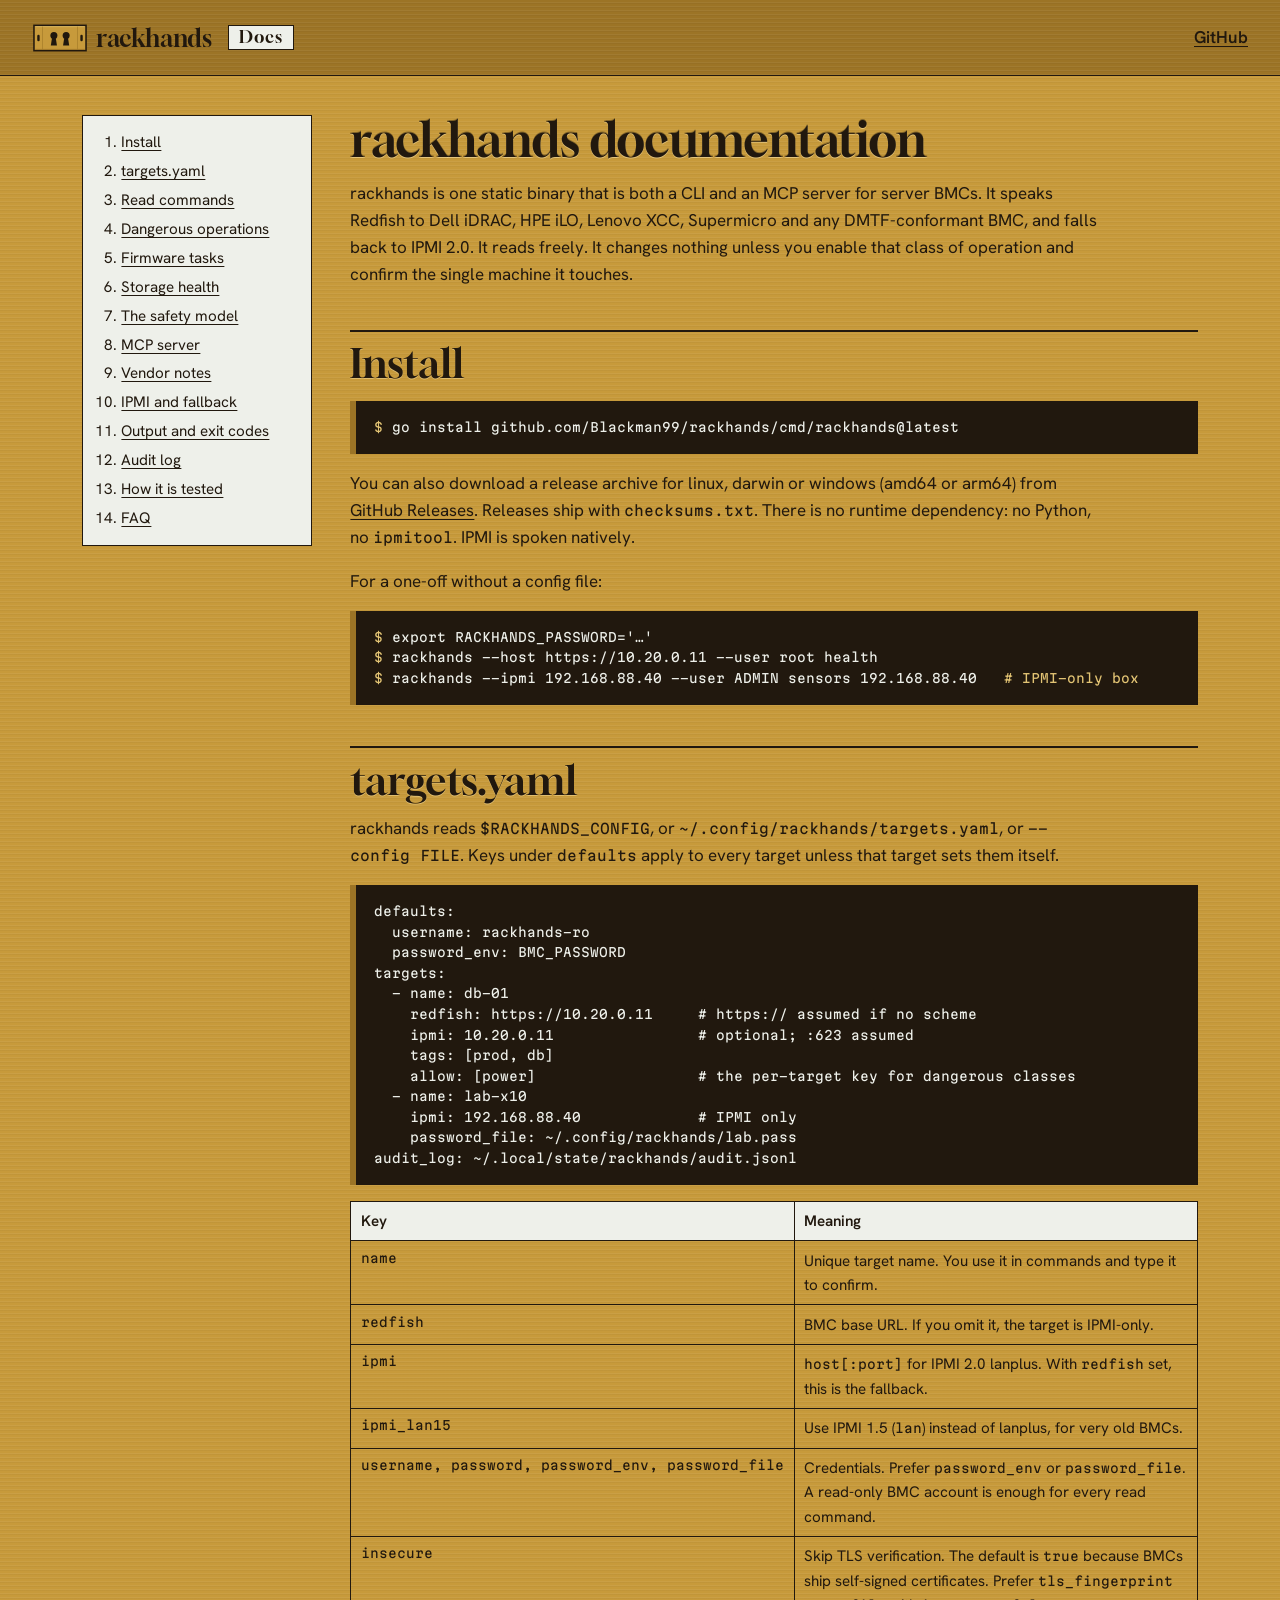
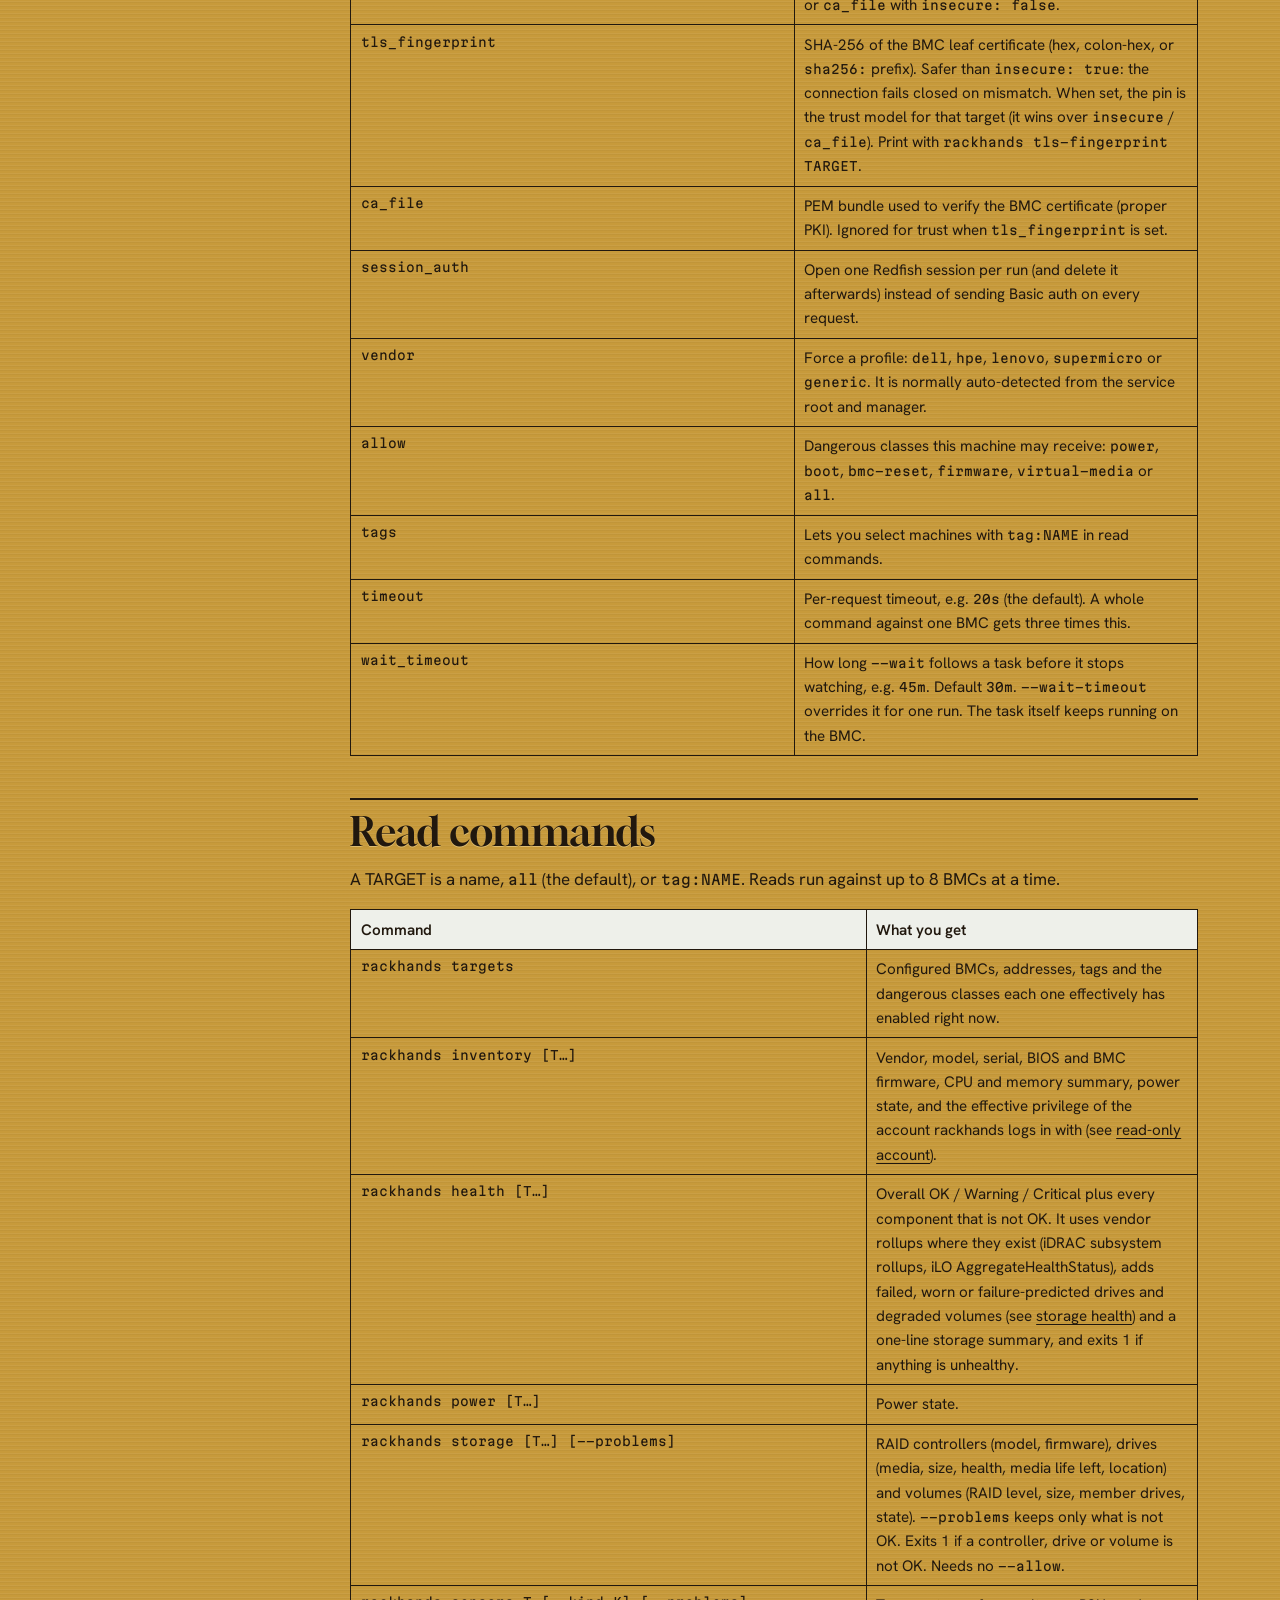
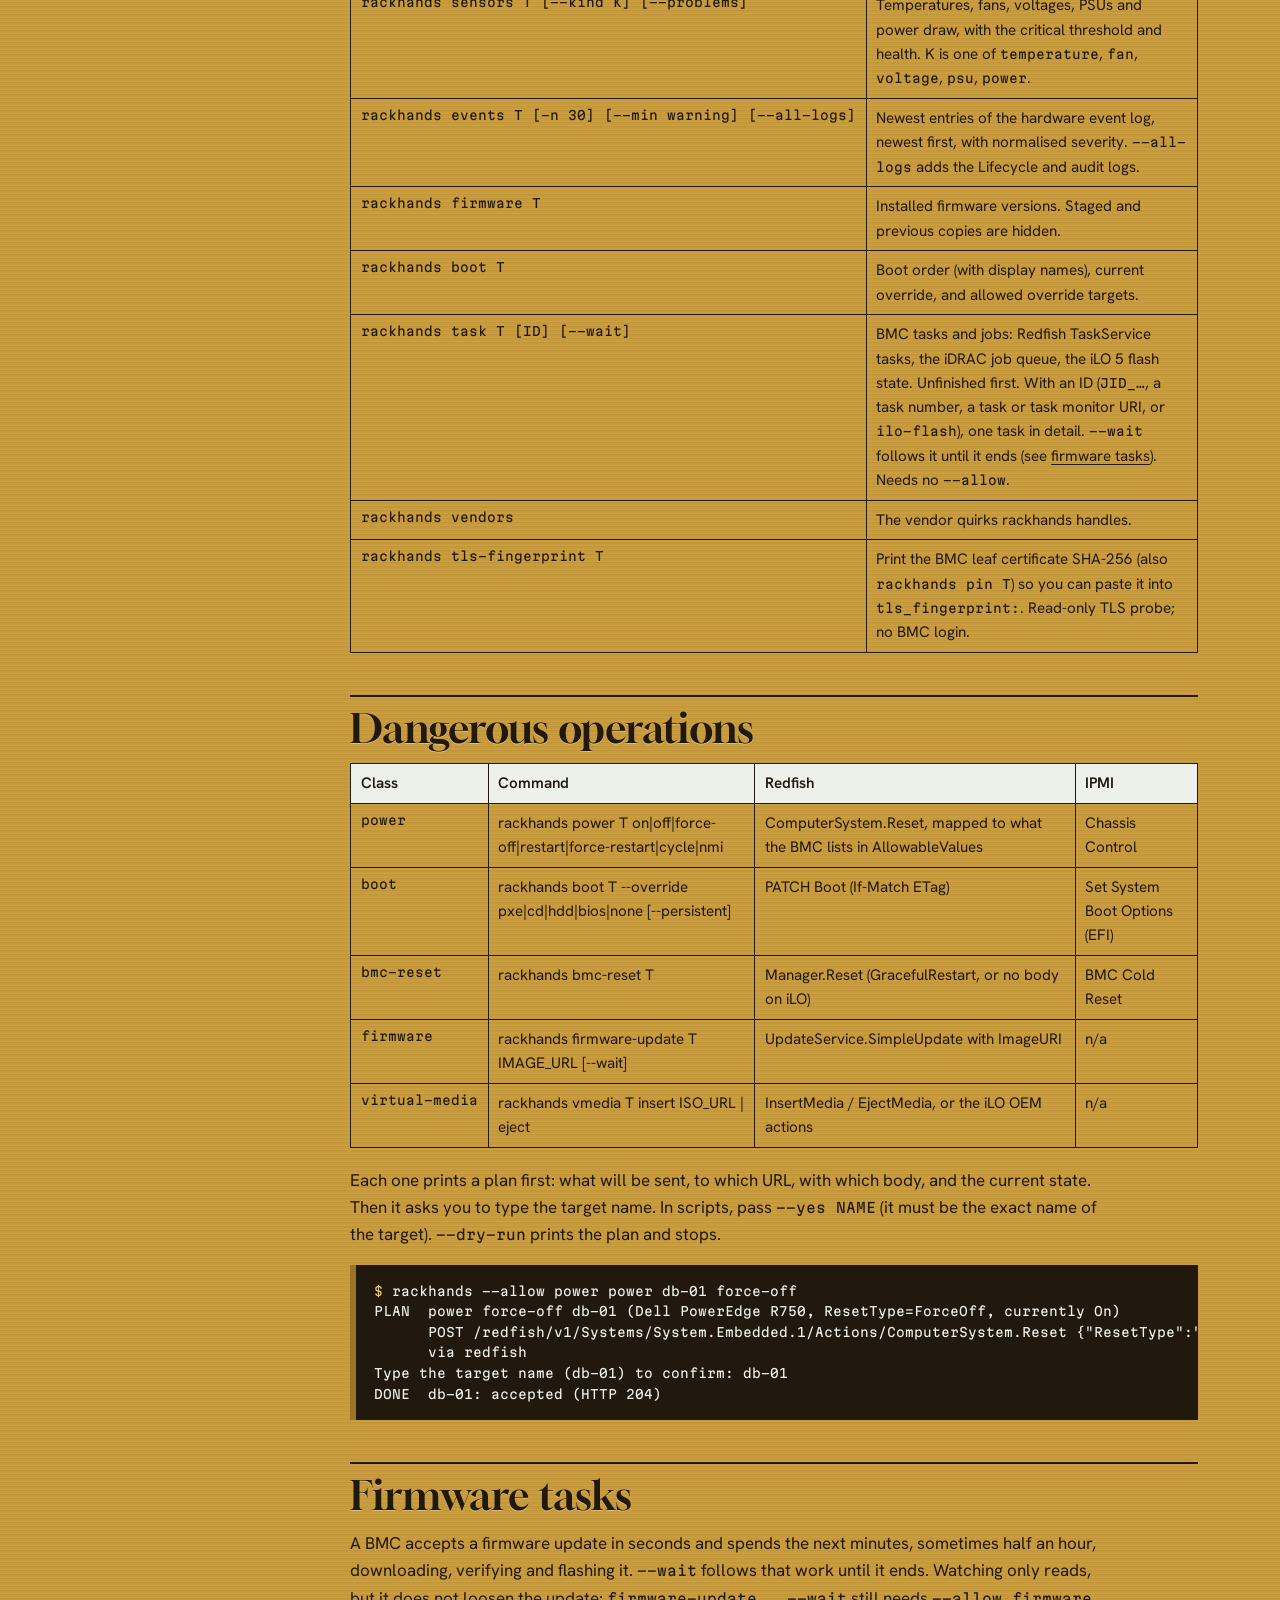
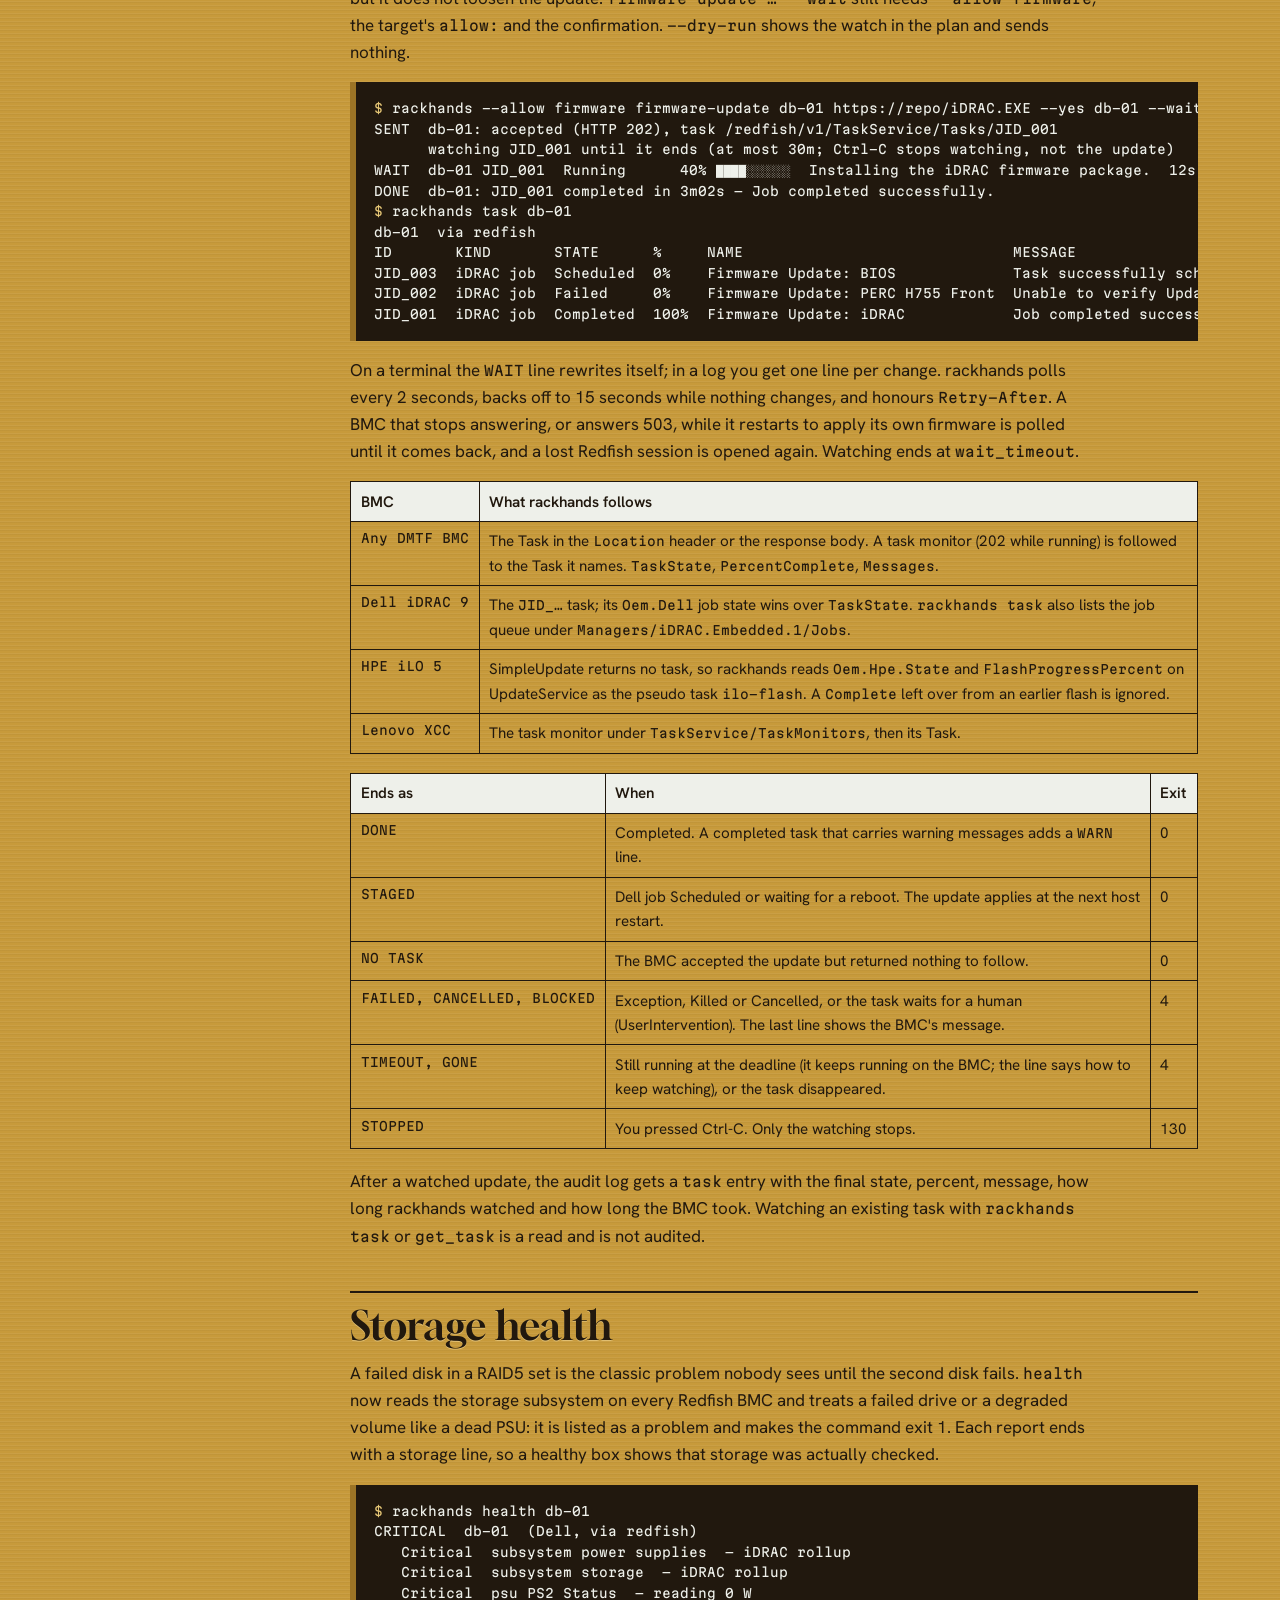
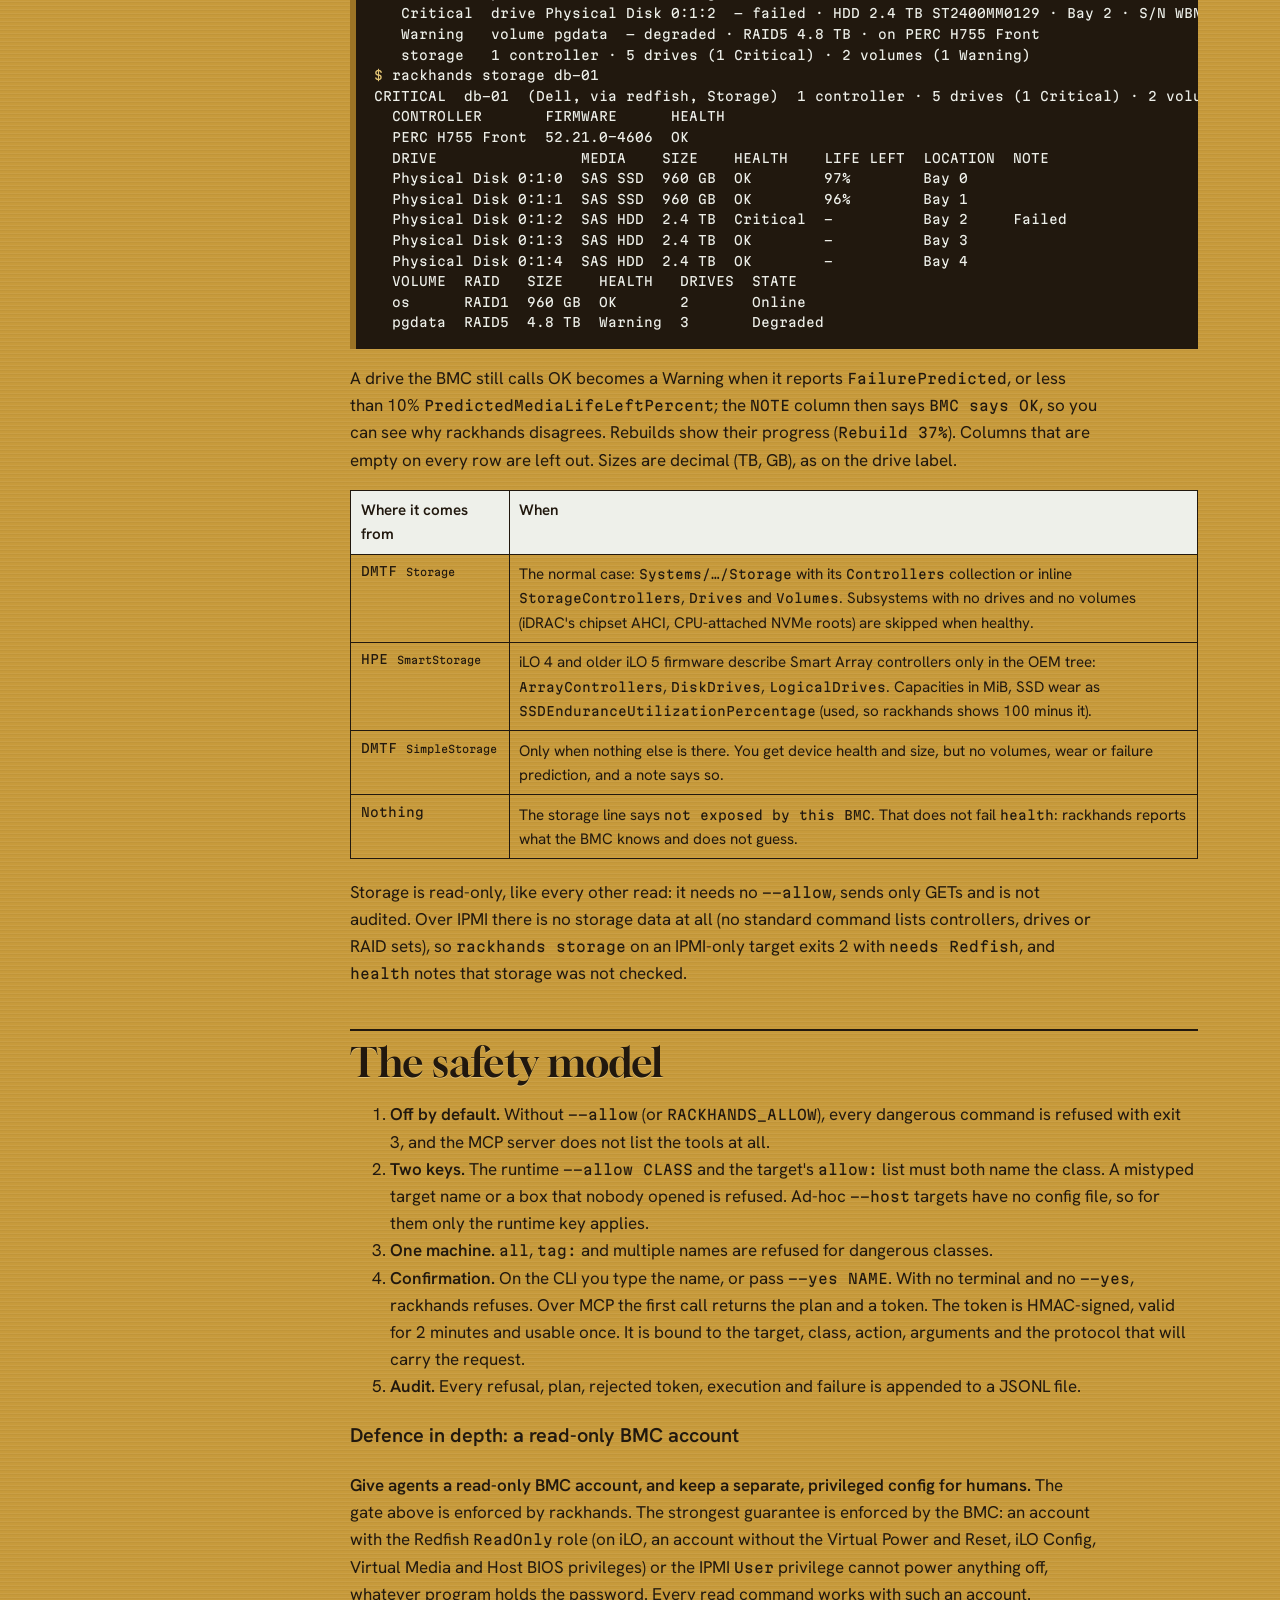
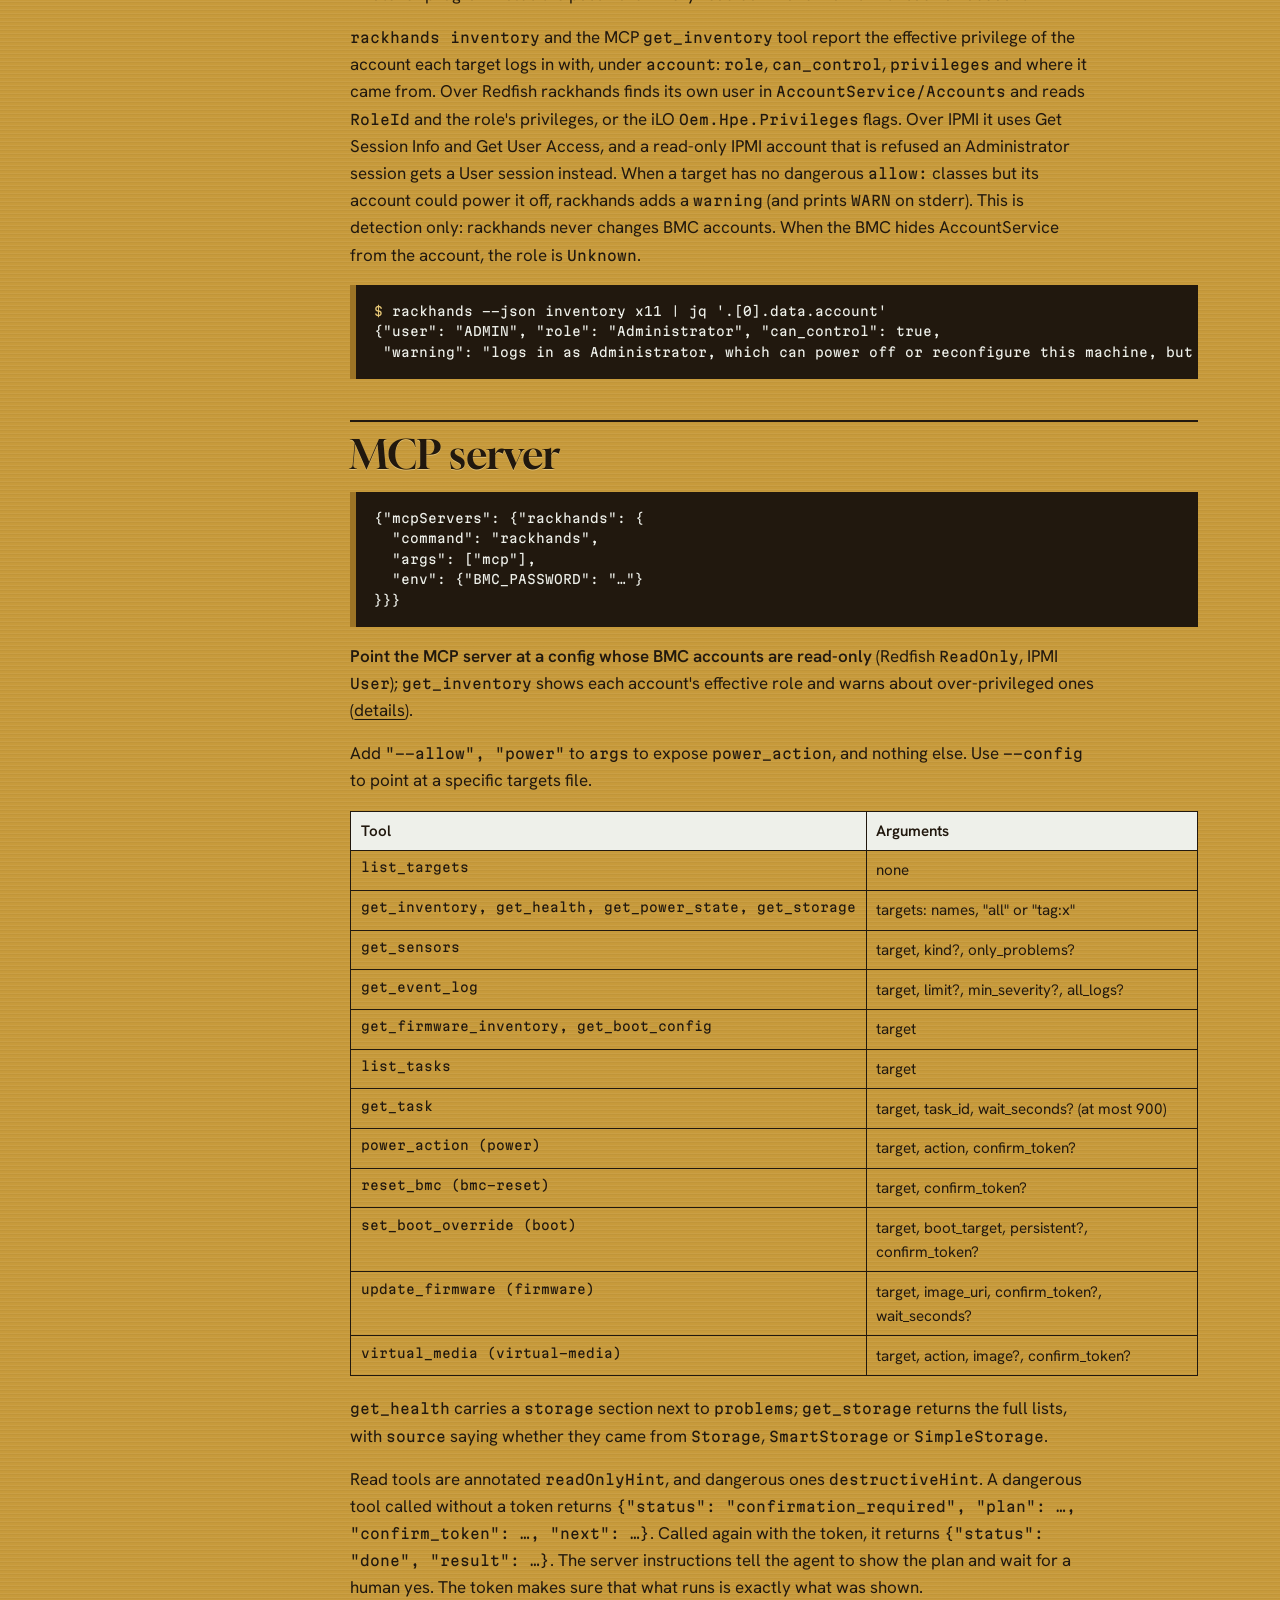
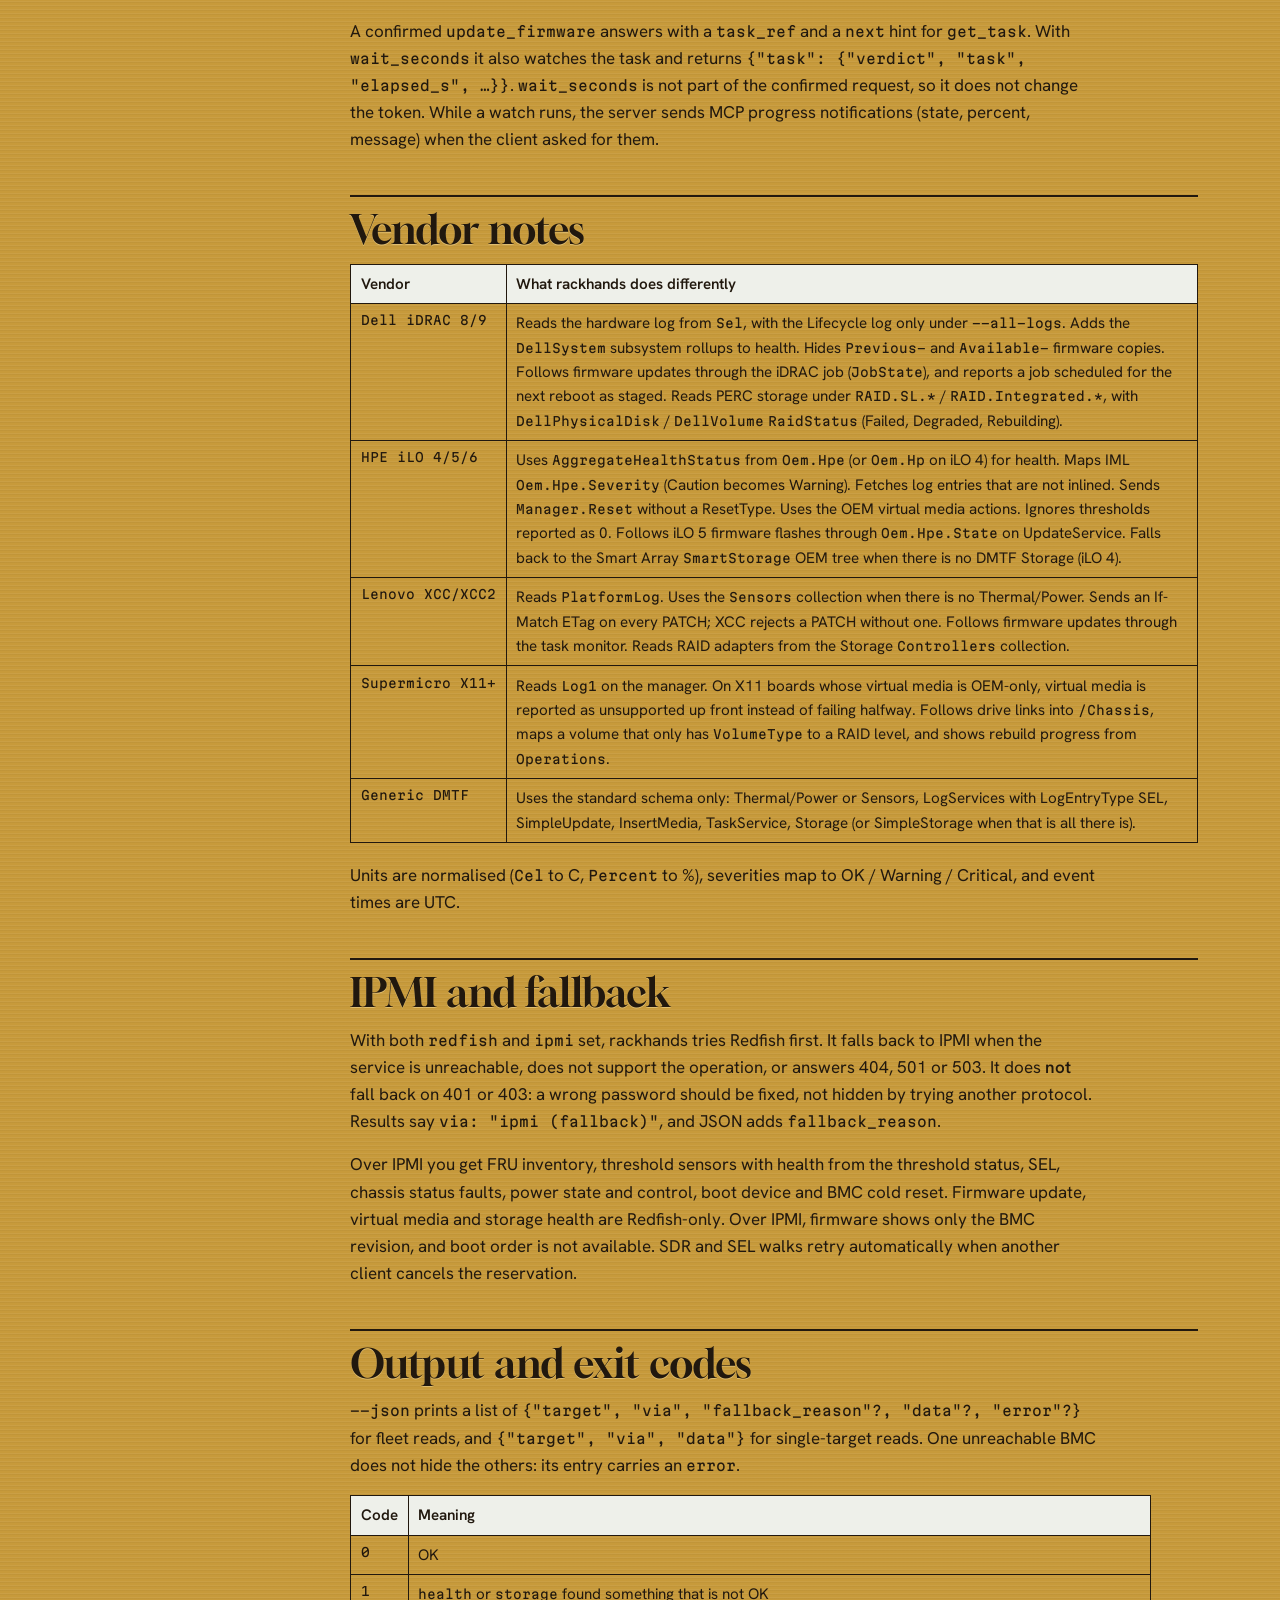
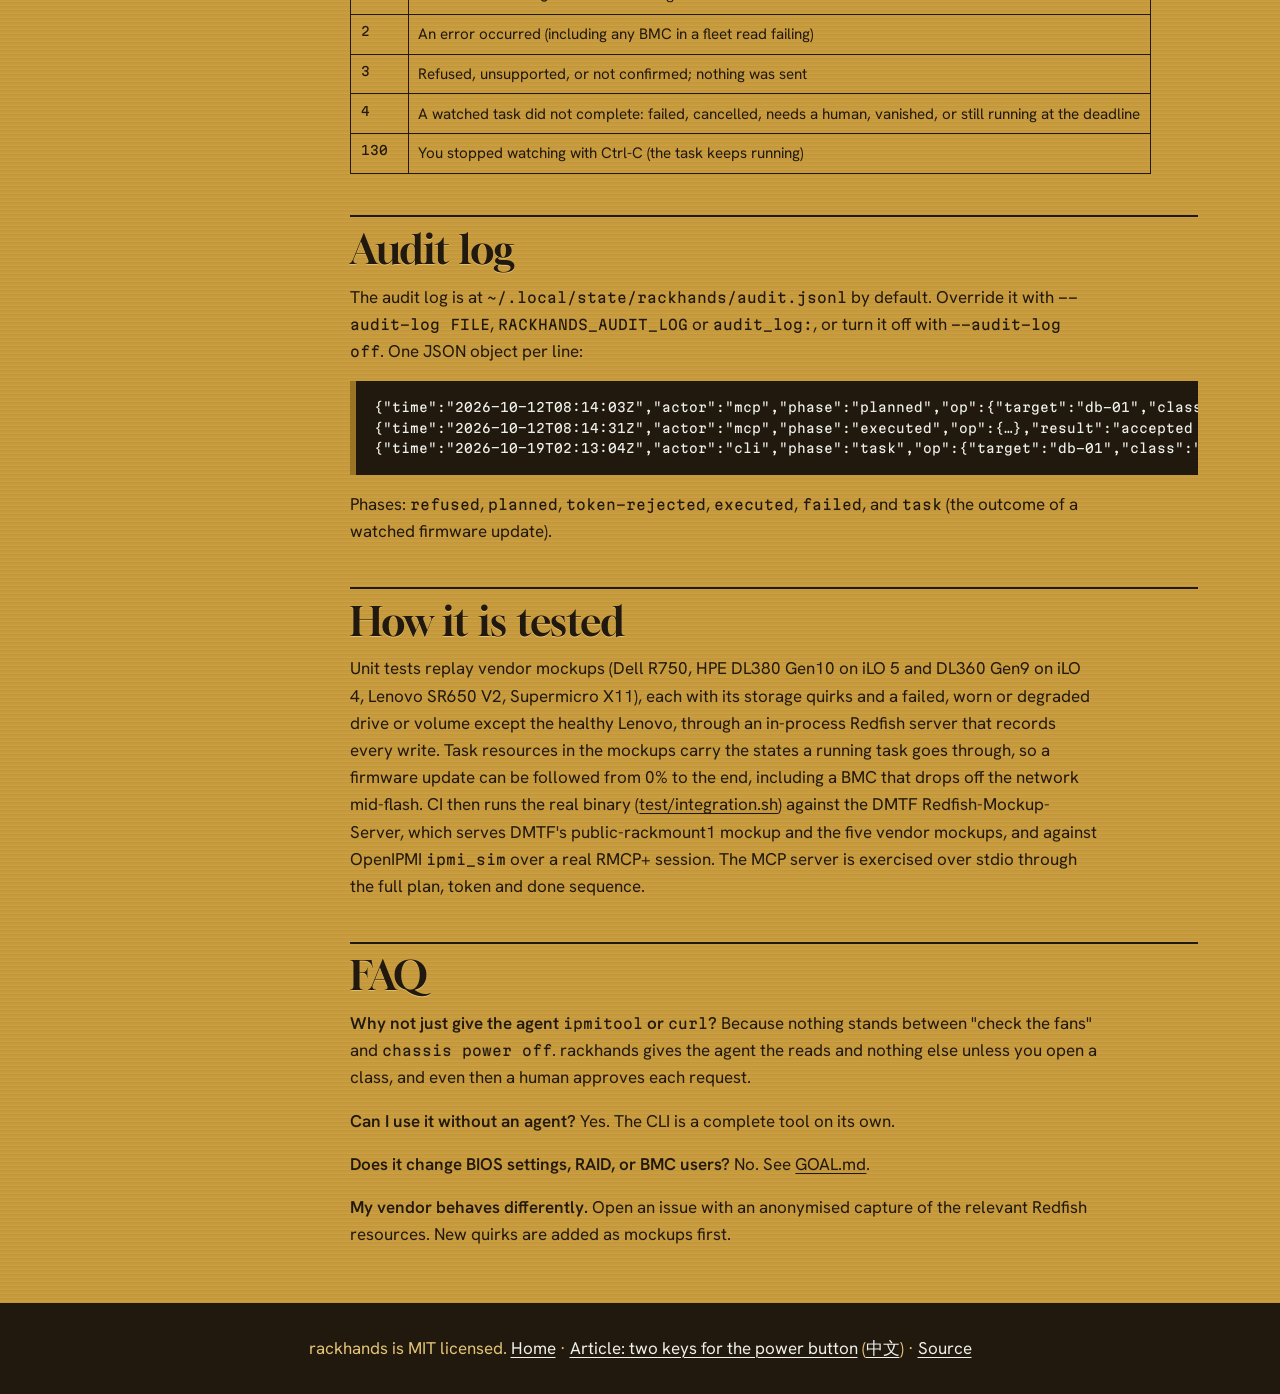
==== commit bbc2fc3c: "feat: storage health (controllers, drives, volumes) in health, `rackhands storage`, MCP get_storage " ====
--- a/site/docs/index.html
+++ b/site/docs/index.html
@@ -41,6 +41,7 @@
     <li><a href="#reads">Read commands</a></li>
     <li><a href="#danger">Dangerous operations</a></li>
     <li><a href="#tasks">Firmware tasks</a></li>
+    <li><a href="#storage">Storage health</a></li>
     <li><a href="#safety">The safety model</a></li>
     <li><a href="#mcp">MCP server</a></li>
     <li><a href="#vendors">Vendor notes</a></li>
@@ -105,8 +106,9 @@
 <tbody>
 <tr><td>rackhands targets</td><td>Configured BMCs, addresses, tags and the dangerous classes each one effectively has enabled right now.</td></tr>
 <tr><td>rackhands inventory [T…]</td><td>Vendor, model, serial, BIOS and BMC firmware, CPU and memory summary, power state, and the effective privilege of the account rackhands logs in with (see <a href="#readonly">read-only account</a>).</td></tr>
-<tr><td>rackhands health [T…]</td><td>Overall OK / Warning / Critical plus every component that is not OK. It uses vendor rollups where they exist (iDRAC subsystem rollups, iLO AggregateHealthStatus), and exits 1 if anything is unhealthy.</td></tr>
+<tr><td>rackhands health [T…]</td><td>Overall OK / Warning / Critical plus every component that is not OK. It uses vendor rollups where they exist (iDRAC subsystem rollups, iLO AggregateHealthStatus), adds failed, worn or failure-predicted drives and degraded volumes (see <a href="#storage">storage health</a>) and a one-line storage summary, and exits 1 if anything is unhealthy.</td></tr>
 <tr><td>rackhands power [T…]</td><td>Power state.</td></tr>
+<tr><td>rackhands storage [T…] [--problems]</td><td>RAID controllers (model, firmware), drives (media, size, health, media life left, location) and volumes (RAID level, size, member drives, state). <code>--problems</code> keeps only what is not OK. Exits 1 if a controller, drive or volume is not OK. Needs no <code>--allow</code>.</td></tr>
 <tr><td>rackhands sensors T [--kind K] [--problems]</td><td>Temperatures, fans, voltages, PSUs and power draw, with the critical threshold and health. K is one of <code>temperature</code>, <code>fan</code>, <code>voltage</code>, <code>psu</code>, <code>power</code>.</td></tr>
 <tr><td>rackhands events T [-n 30] [--min warning] [--all-logs]</td><td>Newest entries of the hardware event log, newest first, with normalised severity. <code>--all-logs</code> adds the Lifecycle and audit logs.</td></tr>
 <tr><td>rackhands firmware T</td><td>Installed firmware versions. Staged and previous copies are hidden.</td></tr>
@@ -168,6 +170,40 @@
 </tbody></table>
 <p>After a watched update, the audit log gets a <code>task</code> entry with the final state, percent, message, how long rackhands watched and how long the BMC took. Watching an existing task with <code>rackhands task</code> or <code>get_task</code> is a read and is not audited.</p>
 
+<h2 id="storage">Storage health</h2>
+<p>A failed disk in a RAID5 set is the classic problem nobody sees until the second disk fails. <code>health</code> now reads the storage subsystem on every Redfish BMC and treats a failed drive or a degraded volume like a dead PSU: it is listed as a problem and makes the command exit 1. Each report ends with a storage line, so a healthy box shows that storage was actually checked.</p>
+<pre class="term"><span class="pr">$</span> rackhands health db-01
+CRITICAL  db-01  (Dell, via redfish)
+   Critical  subsystem power supplies  — iDRAC rollup
+   Critical  subsystem storage  — iDRAC rollup
+   Critical  psu PS2 Status  — reading 0 W
+   Critical  drive Physical Disk 0:1:2  — failed · HDD 2.4 TB ST2400MM0129 · Bay 2 · S/N WBN0K2L7 · on PERC H755 Front
+   Warning   volume pgdata  — degraded · RAID5 4.8 TB · on PERC H755 Front
+   storage   1 controller · 5 drives (1 Critical) · 2 volumes (1 Warning)
+<span class="pr">$</span> rackhands storage db-01
+CRITICAL  db-01  (Dell, via redfish, Storage)  1 controller · 5 drives (1 Critical) · 2 volumes (1 Warning)
+  CONTROLLER       FIRMWARE      HEALTH
+  PERC H755 Front  52.21.0-4606  OK
+  DRIVE                MEDIA    SIZE    HEALTH    LIFE LEFT  LOCATION  NOTE
+  Physical Disk 0:1:0  SAS SSD  960 GB  OK        97%        Bay 0
+  Physical Disk 0:1:1  SAS SSD  960 GB  OK        96%        Bay 1
+  Physical Disk 0:1:2  SAS HDD  2.4 TB  Critical  -          Bay 2     Failed
+  Physical Disk 0:1:3  SAS HDD  2.4 TB  OK        -          Bay 3
+  Physical Disk 0:1:4  SAS HDD  2.4 TB  OK        -          Bay 4
+  VOLUME  RAID   SIZE    HEALTH   DRIVES  STATE
+  os      RAID1  960 GB  OK       2       Online
+  pgdata  RAID5  4.8 TB  Warning  3       Degraded</pre>
+<p>A drive the BMC still calls OK becomes a Warning when it reports <code>FailurePredicted</code>, or less than 10% <code>PredictedMediaLifeLeftPercent</code>; the <code>NOTE</code> column then says <code>BMC says OK</code>, so you can see why rackhands disagrees. Rebuilds show their progress (<code>Rebuild 37%</code>). Columns that are empty on every row are left out. Sizes are decimal (TB, GB), as on the drive label.</p>
+<table class="ref">
+<thead><tr><th scope="col">Where it comes from</th><th scope="col">When</th></tr></thead>
+<tbody>
+<tr><td>DMTF <code>Storage</code></td><td>The normal case: <code>Systems/…/Storage</code> with its <code>Controllers</code> collection or inline <code>StorageControllers</code>, <code>Drives</code> and <code>Volumes</code>. Subsystems with no drives and no volumes (iDRAC's chipset AHCI, CPU-attached NVMe roots) are skipped when healthy.</td></tr>
+<tr><td>HPE <code>SmartStorage</code></td><td>iLO 4 and older iLO 5 firmware describe Smart Array controllers only in the OEM tree: <code>ArrayControllers</code>, <code>DiskDrives</code>, <code>LogicalDrives</code>. Capacities in MiB, SSD wear as <code>SSDEnduranceUtilizationPercentage</code> (used, so rackhands shows 100 minus it).</td></tr>
+<tr><td>DMTF <code>SimpleStorage</code></td><td>Only when nothing else is there. You get device health and size, but no volumes, wear or failure prediction, and a note says so.</td></tr>
+<tr><td>Nothing</td><td>The storage line says <code>not exposed by this BMC</code>. That does not fail <code>health</code>: rackhands reports what the BMC knows and does not guess.</td></tr>
+</tbody></table>
+<p>Storage is read-only, like every other read: it needs no <code>--allow</code>, sends only GETs and is not audited. Over IPMI there is no storage data at all (no standard command lists controllers, drives or RAID sets), so <code>rackhands storage</code> on an IPMI-only target exits 2 with <code>needs Redfish</code>, and <code>health</code> notes that storage was not checked.</p>
+
 <h2 id="safety">The safety model</h2>
 <ol>
 <li><strong>Off by default.</strong> Without <code>--allow</code> (or <code>RACKHANDS_ALLOW</code>), every dangerous command is refused with exit 3, and the MCP server does not list the tools at all.</li>
@@ -195,7 +231,7 @@
 <thead><tr><th scope="col">Tool</th><th scope="col">Arguments</th></tr></thead>
 <tbody>
 <tr><td>list_targets</td><td>none</td></tr>
-<tr><td>get_inventory, get_health, get_power_state</td><td>targets: names, "all" or "tag:x"</td></tr>
+<tr><td>get_inventory, get_health, get_power_state, get_storage</td><td>targets: names, "all" or "tag:x"</td></tr>
 <tr><td>get_sensors</td><td>target, kind?, only_problems?</td></tr>
 <tr><td>get_event_log</td><td>target, limit?, min_severity?, all_logs?</td></tr>
 <tr><td>get_firmware_inventory, get_boot_config</td><td>target</td></tr>
@@ -207,6 +243,7 @@
 <tr><td>update_firmware (firmware)</td><td>target, image_uri, confirm_token?, wait_seconds?</td></tr>
 <tr><td>virtual_media (virtual-media)</td><td>target, action, image?, confirm_token?</td></tr>
 </tbody></table>
+<p><code>get_health</code> carries a <code>storage</code> section next to <code>problems</code>; <code>get_storage</code> returns the full lists, with <code>source</code> saying whether they came from <code>Storage</code>, <code>SmartStorage</code> or <code>SimpleStorage</code>.</p>
 <p>Read tools are annotated <code>readOnlyHint</code>, and dangerous ones <code>destructiveHint</code>. A dangerous tool called without a token returns <code>{"status": "confirmation_required", "plan": …, "confirm_token": …, "next": …}</code>. Called again with the token, it returns <code>{"status": "done", "result": …}</code>. The server instructions tell the agent to show the plan and wait for a human yes. The token makes sure that what runs is exactly what was shown.</p>
 <p>A confirmed <code>update_firmware</code> answers with a <code>task_ref</code> and a <code>next</code> hint for <code>get_task</code>. With <code>wait_seconds</code> it also watches the task and returns <code>{"task": {"verdict", "task", "elapsed_s", …}}</code>. <code>wait_seconds</code> is not part of the confirmed request, so it does not change the token. While a watch runs, the server sends MCP progress notifications (state, percent, message) when the client asked for them.</p>
 
@@ -214,22 +251,22 @@
 <table class="ref">
 <thead><tr><th scope="col">Vendor</th><th scope="col">What rackhands does differently</th></tr></thead>
 <tbody>
-<tr><td>Dell iDRAC 8/9</td><td>Reads the hardware log from <code>Sel</code>, with the Lifecycle log only under <code>--all-logs</code>. Adds the <code>DellSystem</code> subsystem rollups to health. Hides <code>Previous-</code> and <code>Available-</code> firmware copies. Follows firmware updates through the iDRAC job (<code>JobState</code>), and reports a job scheduled for the next reboot as staged.</td></tr>
-<tr><td>HPE iLO 4/5/6</td><td>Uses <code>AggregateHealthStatus</code> from <code>Oem.Hpe</code> (or <code>Oem.Hp</code> on iLO 4) for health. Maps IML <code>Oem.Hpe.Severity</code> (Caution becomes Warning). Fetches log entries that are not inlined. Sends <code>Manager.Reset</code> without a ResetType. Uses the OEM virtual media actions. Ignores thresholds reported as 0. Follows iLO 5 firmware flashes through <code>Oem.Hpe.State</code> on UpdateService.</td></tr>
-<tr><td>Lenovo XCC/XCC2</td><td>Reads <code>PlatformLog</code>. Uses the <code>Sensors</code> collection when there is no Thermal/Power. Sends an If-Match ETag on every PATCH; XCC rejects a PATCH without one. Follows firmware updates through the task monitor.</td></tr>
-<tr><td>Supermicro X11+</td><td>Reads <code>Log1</code> on the manager. On X11 boards whose virtual media is OEM-only, virtual media is reported as unsupported up front instead of failing halfway.</td></tr>
-<tr><td>Generic DMTF</td><td>Uses the standard schema only: Thermal/Power or Sensors, LogServices with LogEntryType SEL, SimpleUpdate, InsertMedia, TaskService.</td></tr>
+<tr><td>Dell iDRAC 8/9</td><td>Reads the hardware log from <code>Sel</code>, with the Lifecycle log only under <code>--all-logs</code>. Adds the <code>DellSystem</code> subsystem rollups to health. Hides <code>Previous-</code> and <code>Available-</code> firmware copies. Follows firmware updates through the iDRAC job (<code>JobState</code>), and reports a job scheduled for the next reboot as staged. Reads PERC storage under <code>RAID.SL.*</code> / <code>RAID.Integrated.*</code>, with <code>DellPhysicalDisk</code> / <code>DellVolume</code> <code>RaidStatus</code> (Failed, Degraded, Rebuilding).</td></tr>
+<tr><td>HPE iLO 4/5/6</td><td>Uses <code>AggregateHealthStatus</code> from <code>Oem.Hpe</code> (or <code>Oem.Hp</code> on iLO 4) for health. Maps IML <code>Oem.Hpe.Severity</code> (Caution becomes Warning). Fetches log entries that are not inlined. Sends <code>Manager.Reset</code> without a ResetType. Uses the OEM virtual media actions. Ignores thresholds reported as 0. Follows iLO 5 firmware flashes through <code>Oem.Hpe.State</code> on UpdateService. Falls back to the Smart Array <code>SmartStorage</code> OEM tree when there is no DMTF Storage (iLO 4).</td></tr>
+<tr><td>Lenovo XCC/XCC2</td><td>Reads <code>PlatformLog</code>. Uses the <code>Sensors</code> collection when there is no Thermal/Power. Sends an If-Match ETag on every PATCH; XCC rejects a PATCH without one. Follows firmware updates through the task monitor. Reads RAID adapters from the Storage <code>Controllers</code> collection.</td></tr>
+<tr><td>Supermicro X11+</td><td>Reads <code>Log1</code> on the manager. On X11 boards whose virtual media is OEM-only, virtual media is reported as unsupported up front instead of failing halfway. Follows drive links into <code>/Chassis</code>, maps a volume that only has <code>VolumeType</code> to a RAID level, and shows rebuild progress from <code>Operations</code>.</td></tr>
+<tr><td>Generic DMTF</td><td>Uses the standard schema only: Thermal/Power or Sensors, LogServices with LogEntryType SEL, SimpleUpdate, InsertMedia, TaskService, Storage (or SimpleStorage when that is all there is).</td></tr>
 </tbody></table>
 <p>Units are normalised (<code>Cel</code> to C, <code>Percent</code> to %), severities map to OK / Warning / Critical, and event times are UTC.</p>
 
 <h2 id="ipmi">IPMI and fallback</h2>
 <p>With both <code>redfish</code> and <code>ipmi</code> set, rackhands tries Redfish first. It falls back to IPMI when the service is unreachable, does not support the operation, or answers 404, 501 or 503. It does <strong>not</strong> fall back on 401 or 403: a wrong password should be fixed, not hidden by trying another protocol. Results say <code>via: "ipmi (fallback)"</code>, and JSON adds <code>fallback_reason</code>.</p>
-<p>Over IPMI you get FRU inventory, threshold sensors with health from the threshold status, SEL, chassis status faults, power state and control, boot device and BMC cold reset. Firmware update and virtual media are Redfish-only. Over IPMI, firmware shows only the BMC revision, and boot order is not available. SDR and SEL walks retry automatically when another client cancels the reservation.</p>
+<p>Over IPMI you get FRU inventory, threshold sensors with health from the threshold status, SEL, chassis status faults, power state and control, boot device and BMC cold reset. Firmware update, virtual media and storage health are Redfish-only. Over IPMI, firmware shows only the BMC revision, and boot order is not available. SDR and SEL walks retry automatically when another client cancels the reservation.</p>
 
 <h2 id="output">Output and exit codes</h2>
 <p><code>--json</code> prints a list of <code>{"target", "via", "fallback_reason"?, "data"?, "error"?}</code> for fleet reads, and <code>{"target", "via", "data"}</code> for single-target reads. One unreachable BMC does not hide the others: its entry carries an <code>error</code>.</p>
 <table class="ref"><thead><tr><th scope="col">Code</th><th scope="col">Meaning</th></tr></thead><tbody>
-<tr><td>0</td><td>OK</td></tr><tr><td>1</td><td><code>health</code> found something that is not OK</td></tr><tr><td>2</td><td>An error occurred (including any BMC in a fleet read failing)</td></tr><tr><td>3</td><td>Refused, unsupported, or not confirmed; nothing was sent</td></tr><tr><td>4</td><td>A watched task did not complete: failed, cancelled, needs a human, vanished, or still running at the deadline</td></tr><tr><td>130</td><td>You stopped watching with Ctrl-C (the task keeps running)</td></tr></tbody></table>
+<tr><td>0</td><td>OK</td></tr><tr><td>1</td><td><code>health</code> or <code>storage</code> found something that is not OK</td></tr><tr><td>2</td><td>An error occurred (including any BMC in a fleet read failing)</td></tr><tr><td>3</td><td>Refused, unsupported, or not confirmed; nothing was sent</td></tr><tr><td>4</td><td>A watched task did not complete: failed, cancelled, needs a human, vanished, or still running at the deadline</td></tr><tr><td>130</td><td>You stopped watching with Ctrl-C (the task keeps running)</td></tr></tbody></table>
 
 <h2 id="audit">Audit log</h2>
 <p>The audit log is at <code>~/.local/state/rackhands/audit.jsonl</code> by default. Override it with <code>--audit-log FILE</code>, <code>RACKHANDS_AUDIT_LOG</code> or <code>audit_log:</code>, or turn it off with <code>--audit-log off</code>. One JSON object per line:</p>
@@ -239,7 +276,7 @@
 <p>Phases: <code>refused</code>, <code>planned</code>, <code>token-rejected</code>, <code>executed</code>, <code>failed</code>, and <code>task</code> (the outcome of a watched firmware update).</p>
 
 <h2 id="testing">How it is tested</h2>
-<p>Unit tests replay vendor mockups (Dell R750, HPE DL380 Gen10, Lenovo SR650 V2, Supermicro X11) through an in-process Redfish server that records every write. Task resources in the mockups carry the states a running task goes through, so a firmware update can be followed from 0% to the end, including a BMC that drops off the network mid-flash. CI then runs the real binary (<a href="https://github.com/Blackman99/rackhands/blob/main/test/integration.sh">test/integration.sh</a>) against the DMTF Redfish-Mockup-Server, which serves DMTF's public-rackmount1 mockup and the four vendor mockups, and against OpenIPMI <code>ipmi_sim</code> over a real RMCP+ session. The MCP server is exercised over stdio through the full plan, token and done sequence.</p>
+<p>Unit tests replay vendor mockups (Dell R750, HPE DL380 Gen10 on iLO 5 and DL360 Gen9 on iLO 4, Lenovo SR650 V2, Supermicro X11), each with its storage quirks and a failed, worn or degraded drive or volume except the healthy Lenovo, through an in-process Redfish server that records every write. Task resources in the mockups carry the states a running task goes through, so a firmware update can be followed from 0% to the end, including a BMC that drops off the network mid-flash. CI then runs the real binary (<a href="https://github.com/Blackman99/rackhands/blob/main/test/integration.sh">test/integration.sh</a>) against the DMTF Redfish-Mockup-Server, which serves DMTF's public-rackmount1 mockup and the five vendor mockups, and against OpenIPMI <code>ipmi_sim</code> over a real RMCP+ session. The MCP server is exercised over stdio through the full plan, token and done sequence.</p>
 
 <h2 id="faq">FAQ</h2>
 <p><strong>Why not just give the agent <code>ipmitool</code> or <code>curl</code>?</strong> Because nothing stands between "check the fans" and <code>chassis power off</code>. rackhands gives the agent the reads and nothing else unless you open a class, and even then a human approves each request.</p>
